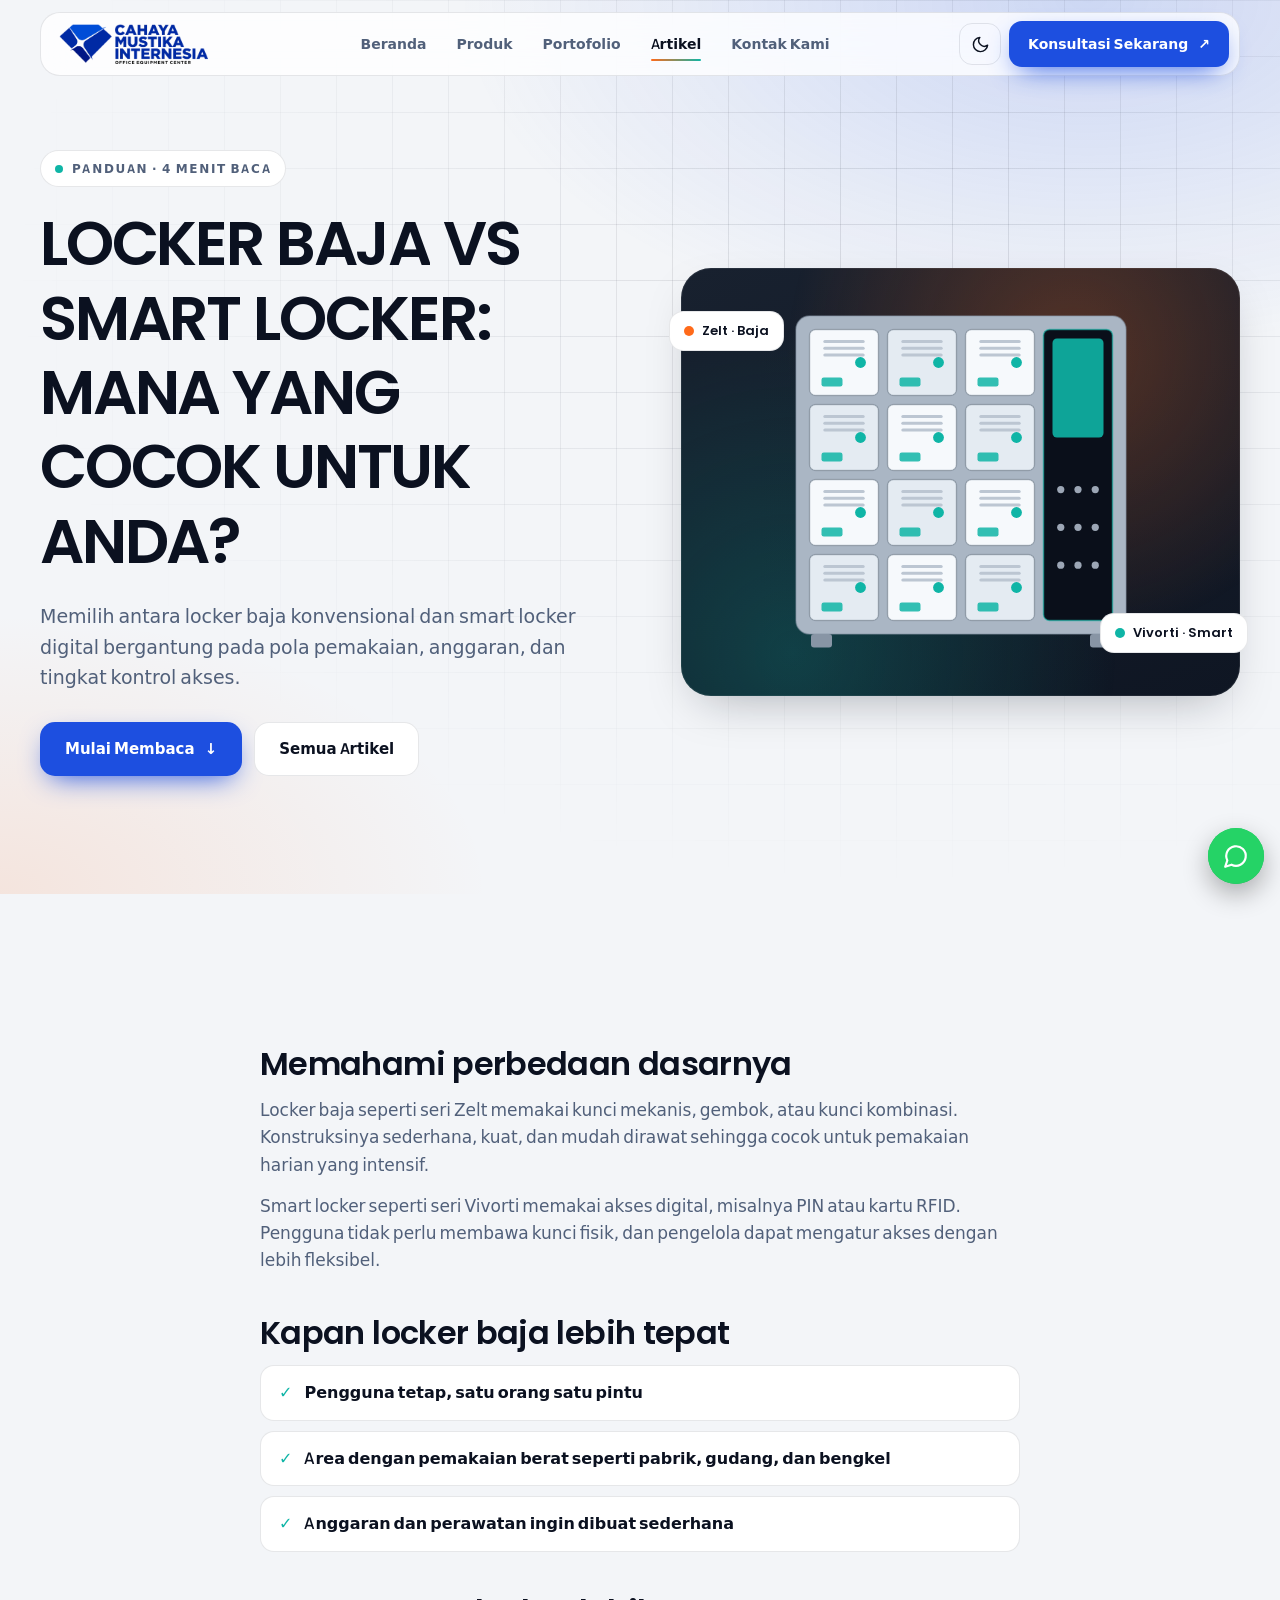
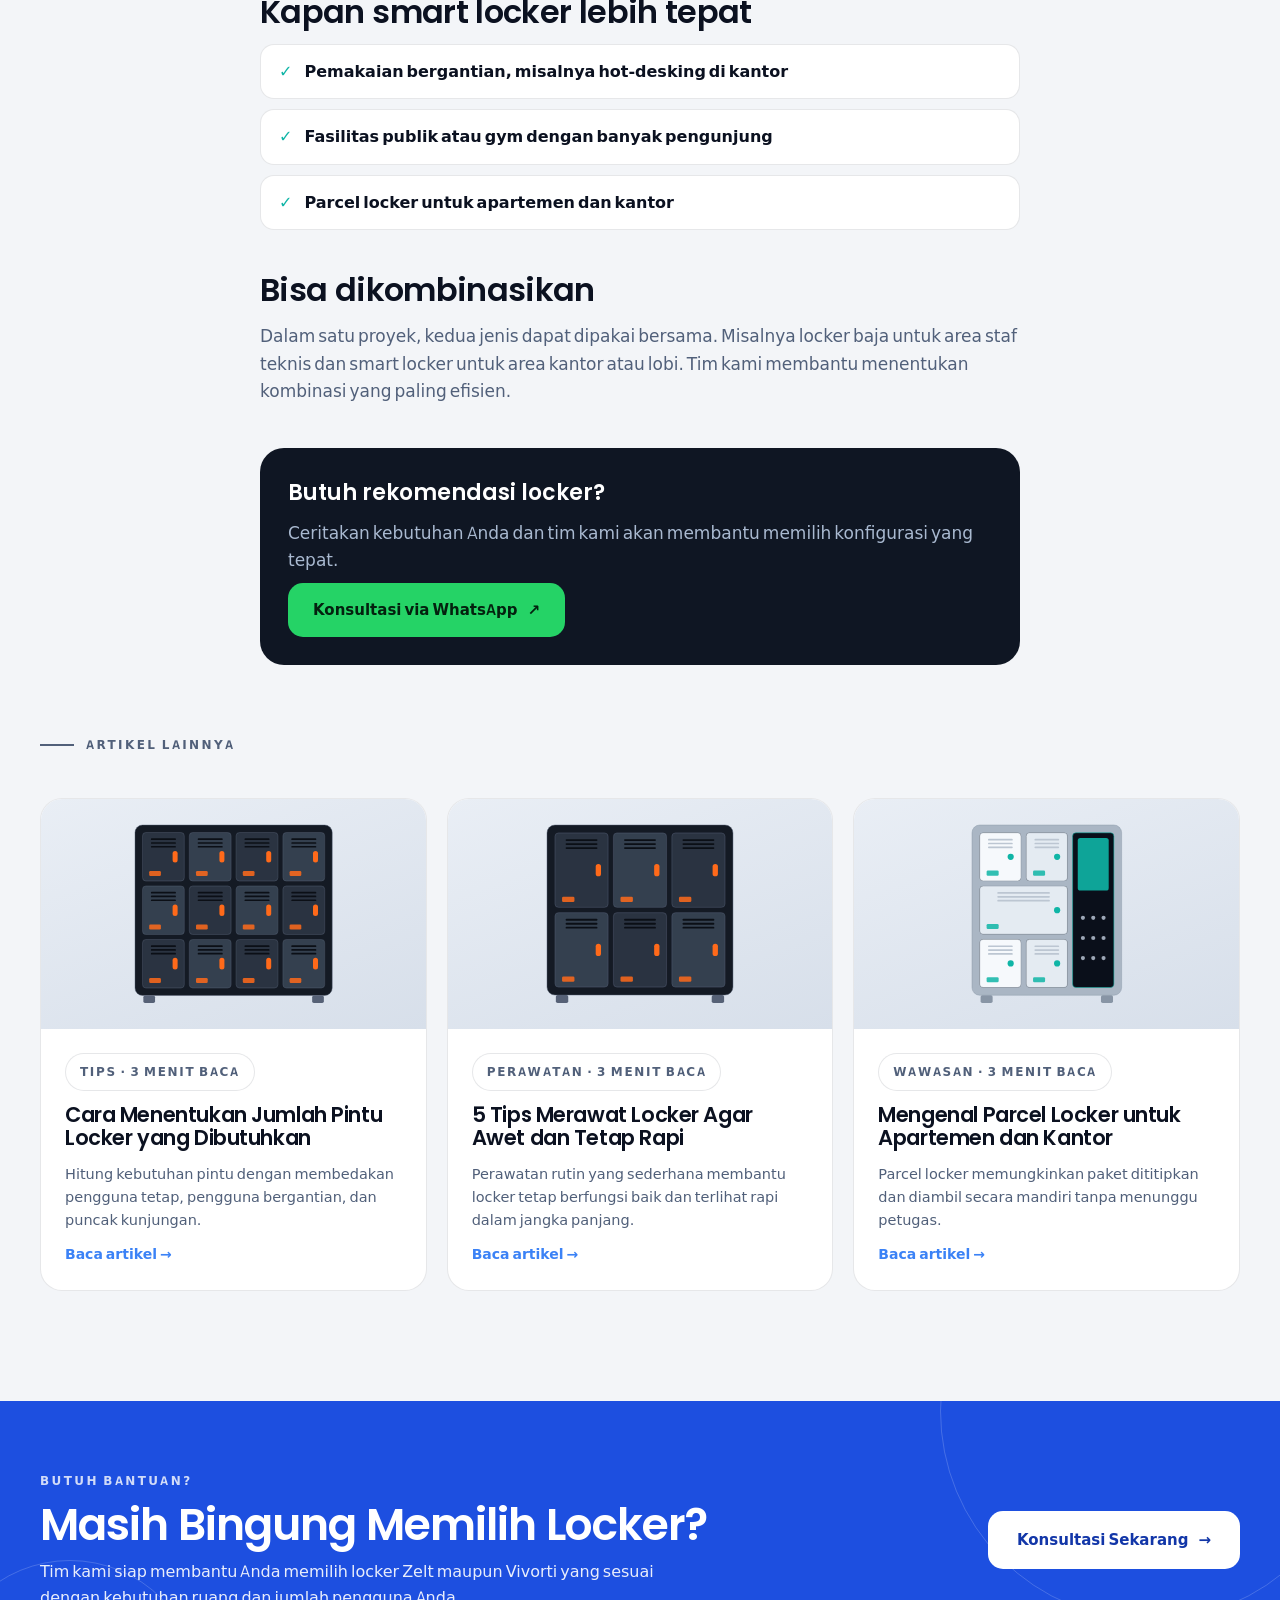
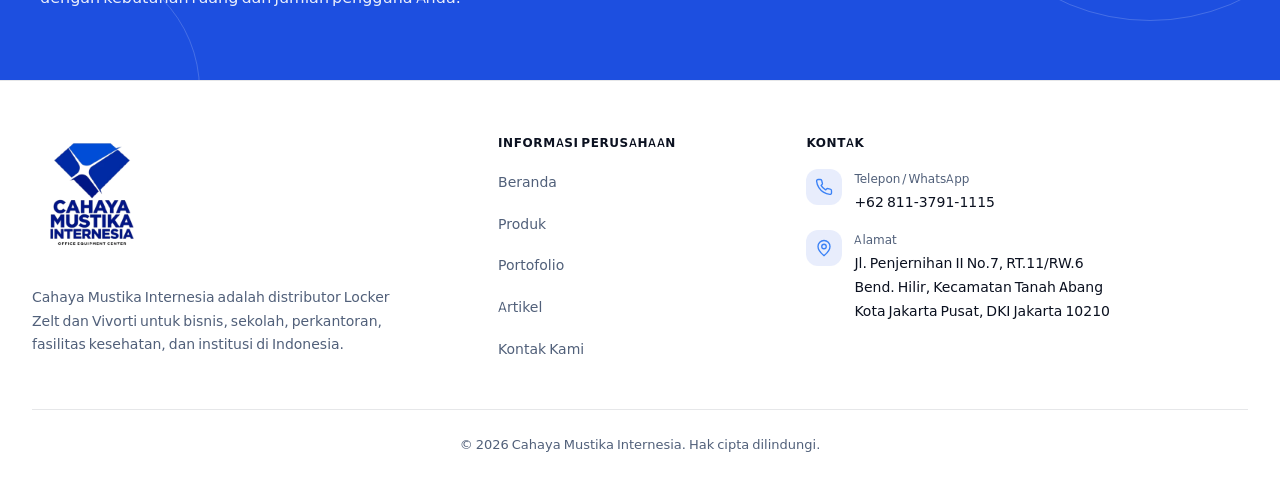
==== pages/artikel-locker-baja-vs-smart-locker.html @ ae7a49f5 "Upload website Cahaya Mustika Locker" ====
<!doctype html>
<html lang="id" data-theme="light">
<head>
<meta charset="utf-8">
<meta name="viewport" content="width=device-width,initial-scale=1">
<title>Locker Baja vs Smart Locker: Mana yang Cocok untuk Anda? | Cahaya Mustika Internesia</title>
<meta name="description" content="Memilih antara locker baja konvensional dan smart locker digital bergantung pada pola pemakaian, anggaran, dan tingkat kontrol akses.">
<meta property="og:title" content="Locker Baja vs Smart Locker: Mana yang Cocok untuk Anda? | Cahaya Mustika Internesia"><meta property="og:description" content="Memilih antara locker baja konvensional dan smart locker digital bergantung pada pola pemakaian, anggaran, dan tingkat kontrol akses."><meta property="og:image" content="../assets/images/logo-footer.webp">
<link rel="icon" href="../assets/images/icon.webp" type="image/webp">
<script>(function(){var d=document.documentElement;d.classList.add("js");try{var t=localStorage.getItem("theme");if(t==="dark")d.dataset.theme="dark"}catch(e){}})()</script>
<link rel="stylesheet" href="../assets/css/locker.css">
<script defer src="../assets/js/locker.js"></script>
</head>
<body>
<div class="prog" aria-hidden="true"></div>
<div class="cover" aria-hidden="true"><div class="cover-in"><img class="theme-logo-light" src="../assets/images/logo-footer.webp" width="320" height="320" alt=""><img class="theme-logo-dark" src="../assets/images/logo-footer-dark.webp" width="320" height="320" alt=""><span class="cover-bar"><i></i></span><small>Locker</small></div></div>
<a class="skip" href="#main">Lompat ke konten</a>
<header class="hdr" id="hdr">
 <div class="hdr-in">
  <a class="logo" href="../index.html" aria-label="Cahaya Mustika Internesia"><img class="l-light" src="../assets/images/logo-cahaya-mustika.webp" width="800" height="215" alt="Cahaya Mustika Internesia"><img class="l-dark" src="../assets/images/putih-logo.webp" width="800" height="215" alt="Cahaya Mustika Internesia"></a>
  <nav class="nav" aria-label="Navigasi utama"><a href="../index.html">Beranda</a><a href="../pages/produk.html">Produk</a><a href="../pages/portofolio.html">Portofolio</a><a href="../pages/artikel.html" aria-current=page>Artikel</a><a href="../pages/kontak.html">Kontak Kami</a></nav>
  <div class="hdr-act">
   <button class="theme" id="theme" type="button" aria-label="Ganti tema"><svg class="moon" viewBox="0 0 24 24" fill="none" stroke="currentColor" stroke-width="1.8" stroke-linecap="round" stroke-linejoin="round"><path d="M21 12.8A9 9 0 1111.2 3a7 7 0 009.8 9.8z"/></svg><svg class="sun" viewBox="0 0 24 24" fill="none" stroke="currentColor" stroke-width="1.8" stroke-linecap="round" stroke-linejoin="round"><circle cx="12" cy="12" r="4"/><path d="M12 2v2M12 20v2M4.9 4.9l1.4 1.4M17.7 17.7l1.4 1.4M2 12h2M20 12h2M4.9 19.1l1.4-1.4M17.7 6.3l1.4-1.4"/></svg></button>
   <a class="btn btn-primary btn-sm" href="https://wa.me/6281137911115?text=Halo%20Cahaya%20Mustika%20Internesia%2C%20saya%20ingin%20konsultasi%20mengenai%20locker." target="_blank" rel="noopener noreferrer">Konsultasi Sekarang <span class="arr">↗</span></a>
   <button class="burger" id="burger" type="button" aria-label="Menu" aria-expanded="false" aria-controls="mnav"><span></span><span></span></button>
  </div>
 </div>
 <nav class="mnav" id="mnav" aria-label="Navigasi seluler"><a href="../index.html">Beranda</a><a href="../pages/produk.html">Produk</a><a href="../pages/portofolio.html">Portofolio</a><a href="../pages/artikel.html" aria-current=page>Artikel</a><a href="../pages/kontak.html">Kontak Kami</a></nav>
</header>
<main id="main">
<section class="hero hero-in"><div class="wrap hero-grid"><div>
<span class="chip rv"><span class="dot"></span>Panduan · 4 menit baca</span><h1><span class="w"><span style="--w:0">Locker</span></span> <span class="w"><span style="--w:1">Baja</span></span> <span class="w"><span style="--w:2">vs</span></span> <span class="w"><span style="--w:3">Smart</span></span> <span class="w"><span style="--w:4">Locker:</span></span> <span class="w"><span style="--w:5">Mana</span></span> <span class="w"><span style="--w:6">yang</span></span> <span class="w"><span style="--w:7">Cocok</span></span> <span class="w"><span style="--w:8">untuk</span></span> <span class="w"><span style="--w:9">Anda?</span></span></h1><p class="lead rv" style="--d:.5s">Memilih antara locker baja konvensional dan smart locker digital bergantung pada pola pemakaian, anggaran, dan tingkat kontrol akses.</p><div class="hero-cta rv" style="--d:.6s"><a class="btn btn-primary" href="#isi">Mulai Membaca <span class="arr">↓</span></a><a class="btn btn-line" href="artikel.html">Semua Artikel</a></div></div>
<div class="hero-art rv z" style="--d:.3s"><span class="wall-tag t1"><i style="background:var(--zelt)"></i>Zelt · Baja</span><span class="wall-tag t2"><i style="background:var(--viv)"></i>Vivorti · Smart</span><div class="art loop"><svg viewBox="0 0 220 221" xmlns="http://www.w3.org/2000/svg" role="img" aria-label="Ilustrasi locker viv"><rect x="0" y="0" width="220" height="212" rx="9" fill="#aab6c4" stroke="#8895a5" stroke-opacity=".5"/><rect x="10" y="212" width="14" height="9" rx="2" fill="#8895a5"/><rect x="196" y="212" width="14" height="9" rx="2" fill="#8895a5"/><rect x="9" y="9" width="46" height="44" rx="4" fill="#06090f"/><rect x="13" y="28.8" width="38" height="2" fill="#1c2638"/><rect x="61" y="9" width="46" height="44" rx="4" fill="#06090f"/><rect x="65" y="28.8" width="38" height="2" fill="#1c2638"/><rect x="113" y="9" width="46" height="44" rx="4" fill="#06090f"/><rect x="117" y="28.8" width="38" height="2" fill="#1c2638"/><rect x="9" y="59" width="46" height="44" rx="4" fill="#06090f"/><rect x="13" y="78.8" width="38" height="2" fill="#1c2638"/><rect x="61" y="59" width="46" height="44" rx="4" fill="#06090f"/><rect x="65" y="78.8" width="38" height="2" fill="#1c2638"/><rect x="113" y="59" width="46" height="44" rx="4" fill="#06090f"/><rect x="117" y="78.8" width="38" height="2" fill="#1c2638"/><rect x="9" y="109" width="46" height="44" rx="4" fill="#06090f"/><rect x="13" y="128.8" width="38" height="2" fill="#1c2638"/><rect x="61" y="109" width="46" height="44" rx="4" fill="#06090f"/><rect x="65" y="128.8" width="38" height="2" fill="#1c2638"/><rect x="113" y="109" width="46" height="44" rx="4" fill="#06090f"/><rect x="117" y="128.8" width="38" height="2" fill="#1c2638"/><rect x="9" y="159" width="46" height="44" rx="4" fill="#06090f"/><rect x="13" y="178.8" width="38" height="2" fill="#1c2638"/><rect x="61" y="159" width="46" height="44" rx="4" fill="#06090f"/><rect x="65" y="178.8" width="38" height="2" fill="#1c2638"/><rect x="113" y="159" width="46" height="44" rx="4" fill="#06090f"/><rect x="117" y="178.8" width="38" height="2" fill="#1c2638"/><g class="dr" style="transition-delay:0.00s"><rect x="9" y="9" width="46" height="44" rx="4" fill="#f6f9fc" stroke="#8895a5" stroke-opacity=".55"/><rect x="18.2" y="16.0" width="27.6" height="2" rx="1" fill="#bcc6d2"/><rect x="18.2" y="20.5" width="27.6" height="2" rx="1" fill="#bcc6d2"/><rect x="18.2" y="25.0" width="27.6" height="2" rx="1" fill="#bcc6d2"/><circle cx="43.0" cy="31.0" r="3.6" fill="#0fb5a6"/><rect x="17.0" y="41.0" width="14" height="6" rx="1.5" fill="#0fb5a6" opacity=".85"/></g><g class="dr" style="transition-delay:0.05s"><rect x="61" y="9" width="46" height="44" rx="4" fill="#e4ebf2" stroke="#8895a5" stroke-opacity=".55"/><rect x="70.2" y="16.0" width="27.6" height="2" rx="1" fill="#bcc6d2"/><rect x="70.2" y="20.5" width="27.6" height="2" rx="1" fill="#bcc6d2"/><rect x="70.2" y="25.0" width="27.6" height="2" rx="1" fill="#bcc6d2"/><circle cx="95.0" cy="31.0" r="3.6" fill="#0fb5a6"/><rect x="69.0" y="41.0" width="14" height="6" rx="1.5" fill="#0fb5a6" opacity=".85"/></g><g class="dr" style="transition-delay:0.10s"><rect x="113" y="9" width="46" height="44" rx="4" fill="#f6f9fc" stroke="#8895a5" stroke-opacity=".55"/><rect x="122.2" y="16.0" width="27.6" height="2" rx="1" fill="#bcc6d2"/><rect x="122.2" y="20.5" width="27.6" height="2" rx="1" fill="#bcc6d2"/><rect x="122.2" y="25.0" width="27.6" height="2" rx="1" fill="#bcc6d2"/><circle cx="147.0" cy="31.0" r="3.6" fill="#0fb5a6"/><rect x="121.0" y="41.0" width="14" height="6" rx="1.5" fill="#0fb5a6" opacity=".85"/></g><g class="dr" style="transition-delay:0.15s"><rect x="9" y="59" width="46" height="44" rx="4" fill="#e4ebf2" stroke="#8895a5" stroke-opacity=".55"/><rect x="18.2" y="66.0" width="27.6" height="2" rx="1" fill="#bcc6d2"/><rect x="18.2" y="70.5" width="27.6" height="2" rx="1" fill="#bcc6d2"/><rect x="18.2" y="75.0" width="27.6" height="2" rx="1" fill="#bcc6d2"/><circle cx="43.0" cy="81.0" r="3.6" fill="#0fb5a6"/><rect x="17.0" y="91.0" width="14" height="6" rx="1.5" fill="#0fb5a6" opacity=".85"/></g><g class="dr" style="transition-delay:0.20s"><rect x="61" y="59" width="46" height="44" rx="4" fill="#f6f9fc" stroke="#8895a5" stroke-opacity=".55"/><rect x="70.2" y="66.0" width="27.6" height="2" rx="1" fill="#bcc6d2"/><rect x="70.2" y="70.5" width="27.6" height="2" rx="1" fill="#bcc6d2"/><rect x="70.2" y="75.0" width="27.6" height="2" rx="1" fill="#bcc6d2"/><circle cx="95.0" cy="81.0" r="3.6" fill="#0fb5a6"/><rect x="69.0" y="91.0" width="14" height="6" rx="1.5" fill="#0fb5a6" opacity=".85"/></g><g class="dr" style="transition-delay:0.00s"><rect x="113" y="59" width="46" height="44" rx="4" fill="#e4ebf2" stroke="#8895a5" stroke-opacity=".55"/><rect x="122.2" y="66.0" width="27.6" height="2" rx="1" fill="#bcc6d2"/><rect x="122.2" y="70.5" width="27.6" height="2" rx="1" fill="#bcc6d2"/><rect x="122.2" y="75.0" width="27.6" height="2" rx="1" fill="#bcc6d2"/><circle cx="147.0" cy="81.0" r="3.6" fill="#0fb5a6"/><rect x="121.0" y="91.0" width="14" height="6" rx="1.5" fill="#0fb5a6" opacity=".85"/></g><g class="dr" style="transition-delay:0.05s"><rect x="9" y="109" width="46" height="44" rx="4" fill="#f6f9fc" stroke="#8895a5" stroke-opacity=".55"/><rect x="18.2" y="116.0" width="27.6" height="2" rx="1" fill="#bcc6d2"/><rect x="18.2" y="120.5" width="27.6" height="2" rx="1" fill="#bcc6d2"/><rect x="18.2" y="125.0" width="27.6" height="2" rx="1" fill="#bcc6d2"/><circle cx="43.0" cy="131.0" r="3.6" fill="#0fb5a6"/><rect x="17.0" y="141.0" width="14" height="6" rx="1.5" fill="#0fb5a6" opacity=".85"/></g><g class="dr" style="transition-delay:0.10s"><rect x="61" y="109" width="46" height="44" rx="4" fill="#e4ebf2" stroke="#8895a5" stroke-opacity=".55"/><rect x="70.2" y="116.0" width="27.6" height="2" rx="1" fill="#bcc6d2"/><rect x="70.2" y="120.5" width="27.6" height="2" rx="1" fill="#bcc6d2"/><rect x="70.2" y="125.0" width="27.6" height="2" rx="1" fill="#bcc6d2"/><circle cx="95.0" cy="131.0" r="3.6" fill="#0fb5a6"/><rect x="69.0" y="141.0" width="14" height="6" rx="1.5" fill="#0fb5a6" opacity=".85"/></g><g class="dr" style="transition-delay:0.15s"><rect x="113" y="109" width="46" height="44" rx="4" fill="#f6f9fc" stroke="#8895a5" stroke-opacity=".55"/><rect x="122.2" y="116.0" width="27.6" height="2" rx="1" fill="#bcc6d2"/><rect x="122.2" y="120.5" width="27.6" height="2" rx="1" fill="#bcc6d2"/><rect x="122.2" y="125.0" width="27.6" height="2" rx="1" fill="#bcc6d2"/><circle cx="147.0" cy="131.0" r="3.6" fill="#0fb5a6"/><rect x="121.0" y="141.0" width="14" height="6" rx="1.5" fill="#0fb5a6" opacity=".85"/></g><g class="dr" style="transition-delay:0.20s"><rect x="9" y="159" width="46" height="44" rx="4" fill="#e4ebf2" stroke="#8895a5" stroke-opacity=".55"/><rect x="18.2" y="166.0" width="27.6" height="2" rx="1" fill="#bcc6d2"/><rect x="18.2" y="170.5" width="27.6" height="2" rx="1" fill="#bcc6d2"/><rect x="18.2" y="175.0" width="27.6" height="2" rx="1" fill="#bcc6d2"/><circle cx="43.0" cy="181.0" r="3.6" fill="#0fb5a6"/><rect x="17.0" y="191.0" width="14" height="6" rx="1.5" fill="#0fb5a6" opacity=".85"/></g><g class="dr" style="transition-delay:0.00s"><rect x="61" y="159" width="46" height="44" rx="4" fill="#f6f9fc" stroke="#8895a5" stroke-opacity=".55"/><rect x="70.2" y="166.0" width="27.6" height="2" rx="1" fill="#bcc6d2"/><rect x="70.2" y="170.5" width="27.6" height="2" rx="1" fill="#bcc6d2"/><rect x="70.2" y="175.0" width="27.6" height="2" rx="1" fill="#bcc6d2"/><circle cx="95.0" cy="181.0" r="3.6" fill="#0fb5a6"/><rect x="69.0" y="191.0" width="14" height="6" rx="1.5" fill="#0fb5a6" opacity=".85"/></g><g class="dr" style="transition-delay:0.05s"><rect x="113" y="159" width="46" height="44" rx="4" fill="#e4ebf2" stroke="#8895a5" stroke-opacity=".55"/><rect x="122.2" y="166.0" width="27.6" height="2" rx="1" fill="#bcc6d2"/><rect x="122.2" y="170.5" width="27.6" height="2" rx="1" fill="#bcc6d2"/><rect x="122.2" y="175.0" width="27.6" height="2" rx="1" fill="#bcc6d2"/><circle cx="147.0" cy="181.0" r="3.6" fill="#0fb5a6"/><rect x="121.0" y="191.0" width="14" height="6" rx="1.5" fill="#0fb5a6" opacity=".85"/></g><rect x="165" y="9" width="46" height="194" rx="4" fill="#0a0f1a" stroke="#0fb5a6" stroke-opacity=".6"/><rect x="171" y="15" width="34" height="66.0" rx="3" fill="#0fb5a6" opacity=".9"/><circle cx="176.5" cy="115.7" r="2.4" fill="#cdd9ea" opacity=".75"/><circle cx="188.0" cy="115.7" r="2.4" fill="#cdd9ea" opacity=".75"/><circle cx="199.5" cy="115.7" r="2.4" fill="#cdd9ea" opacity=".75"/><circle cx="176.5" cy="140.9" r="2.4" fill="#cdd9ea" opacity=".75"/><circle cx="188.0" cy="140.9" r="2.4" fill="#cdd9ea" opacity=".75"/><circle cx="199.5" cy="140.9" r="2.4" fill="#cdd9ea" opacity=".75"/><circle cx="176.5" cy="166.1" r="2.4" fill="#cdd9ea" opacity=".75"/><circle cx="188.0" cy="166.1" r="2.4" fill="#cdd9ea" opacity=".75"/><circle cx="199.5" cy="166.1" r="2.4" fill="#cdd9ea" opacity=".75"/></svg></div></div></div></section><section class="sec" id="isi"><div class="wrap"><article class="prose rv"><h2>Memahami perbedaan dasarnya</h2><p>Locker baja seperti seri Zelt memakai kunci mekanis, gembok, atau kunci kombinasi. Konstruksinya sederhana, kuat, dan mudah dirawat sehingga cocok untuk pemakaian harian yang intensif.</p><p>Smart locker seperti seri Vivorti memakai akses digital, misalnya PIN atau kartu RFID. Pengguna tidak perlu membawa kunci fisik, dan pengelola dapat mengatur akses dengan lebih fleksibel.</p><h2>Kapan locker baja lebih tepat</h2><ul><li>Pengguna tetap, satu orang satu pintu</li><li>Area dengan pemakaian berat seperti pabrik, gudang, dan bengkel</li><li>Anggaran dan perawatan ingin dibuat sederhana</li></ul><h2>Kapan smart locker lebih tepat</h2><ul><li>Pemakaian bergantian, misalnya hot-desking di kantor</li><li>Fasilitas publik atau gym dengan banyak pengunjung</li><li>Parcel locker untuk apartemen dan kantor</li></ul><h2>Bisa dikombinasikan</h2><p>Dalam satu proyek, kedua jenis dapat dipakai bersama. Misalnya locker baja untuk area staf teknis dan smart locker untuk area kantor atau lobi. Tim kami membantu menentukan kombinasi yang paling efisien.</p><div class="prose-cta"><b>Butuh rekomendasi locker?</b><p>Ceritakan kebutuhan Anda dan tim kami akan membantu memilih konfigurasi yang tepat.</p><a class="btn btn-wa" href="https://wa.me/6281137911115?text=Halo%20Cahaya%20Mustika%20Internesia%2C%20saya%20baru%20membaca%20artikel%20Locker%20Baja%20vs%20Smart%20Locker%3A%20Mana%20yang%20Cocok%20untuk%20Anda%3F%20dan%20ingin%20konsultasi." target="_blank" rel="noopener noreferrer">Konsultasi via WhatsApp <span class="arr">↗</span></a></div></article>
<div class="sec-h" style="margin-top:70px"><div><p class="eyebrow rv">Artikel Lainnya</p></div></div><div class="agrid3"><a class="acard rv" href="artikel-menentukan-jumlah-pintu-locker.html"><div class="acard-art"><div class="art"><svg viewBox="0 0 236 213" xmlns="http://www.w3.org/2000/svg" role="img" aria-label="Ilustrasi locker zelt"><rect x="0" y="0" width="236" height="204" rx="9" fill="#141a24" stroke="#566176" stroke-opacity=".5"/><rect x="10" y="204" width="14" height="9" rx="2" fill="#566176"/><rect x="212" y="204" width="14" height="9" rx="2" fill="#566176"/><rect x="9" y="9" width="50" height="58" rx="4" fill="#06090f"/><rect x="13" y="35.1" width="42" height="2" fill="#1c2638"/><rect x="65" y="9" width="50" height="58" rx="4" fill="#06090f"/><rect x="69" y="35.1" width="42" height="2" fill="#1c2638"/><rect x="121" y="9" width="50" height="58" rx="4" fill="#06090f"/><rect x="125" y="35.1" width="42" height="2" fill="#1c2638"/><rect x="177" y="9" width="50" height="58" rx="4" fill="#06090f"/><rect x="181" y="35.1" width="42" height="2" fill="#1c2638"/><rect x="9" y="73" width="50" height="58" rx="4" fill="#06090f"/><rect x="13" y="99.1" width="42" height="2" fill="#1c2638"/><rect x="65" y="73" width="50" height="58" rx="4" fill="#06090f"/><rect x="69" y="99.1" width="42" height="2" fill="#1c2638"/><rect x="121" y="73" width="50" height="58" rx="4" fill="#06090f"/><rect x="125" y="99.1" width="42" height="2" fill="#1c2638"/><rect x="177" y="73" width="50" height="58" rx="4" fill="#06090f"/><rect x="181" y="99.1" width="42" height="2" fill="#1c2638"/><rect x="9" y="137" width="50" height="58" rx="4" fill="#06090f"/><rect x="13" y="163.1" width="42" height="2" fill="#1c2638"/><rect x="65" y="137" width="50" height="58" rx="4" fill="#06090f"/><rect x="69" y="163.1" width="42" height="2" fill="#1c2638"/><rect x="121" y="137" width="50" height="58" rx="4" fill="#06090f"/><rect x="125" y="163.1" width="42" height="2" fill="#1c2638"/><rect x="177" y="137" width="50" height="58" rx="4" fill="#06090f"/><rect x="181" y="163.1" width="42" height="2" fill="#1c2638"/><g class="dr" style="transition-delay:0.00s"><rect x="9" y="9" width="50" height="58" rx="4" fill="#2a3341" stroke="#566176" stroke-opacity=".55"/><rect x="19.0" y="16.0" width="30.0" height="2" rx="1" fill="#0b0f16"/><rect x="19.0" y="20.5" width="30.0" height="2" rx="1" fill="#0b0f16"/><rect x="19.0" y="25.0" width="30.0" height="2" rx="1" fill="#0b0f16"/><rect x="45.0" y="31.0" width="6" height="14" rx="3" fill="#ff6a1a"/><rect x="17.0" y="55.0" width="14" height="6" rx="1.5" fill="#ff6a1a" opacity=".85"/></g><g class="dr" style="transition-delay:0.05s"><rect x="65" y="9" width="50" height="58" rx="4" fill="#34404f" stroke="#566176" stroke-opacity=".55"/><rect x="75.0" y="16.0" width="30.0" height="2" rx="1" fill="#0b0f16"/><rect x="75.0" y="20.5" width="30.0" height="2" rx="1" fill="#0b0f16"/><rect x="75.0" y="25.0" width="30.0" height="2" rx="1" fill="#0b0f16"/><rect x="101.0" y="31.0" width="6" height="14" rx="3" fill="#ff6a1a"/><rect x="73.0" y="55.0" width="14" height="6" rx="1.5" fill="#ff6a1a" opacity=".85"/></g><g class="dr" style="transition-delay:0.10s"><rect x="121" y="9" width="50" height="58" rx="4" fill="#2a3341" stroke="#566176" stroke-opacity=".55"/><rect x="131.0" y="16.0" width="30.0" height="2" rx="1" fill="#0b0f16"/><rect x="131.0" y="20.5" width="30.0" height="2" rx="1" fill="#0b0f16"/><rect x="131.0" y="25.0" width="30.0" height="2" rx="1" fill="#0b0f16"/><rect x="157.0" y="31.0" width="6" height="14" rx="3" fill="#ff6a1a"/><rect x="129.0" y="55.0" width="14" height="6" rx="1.5" fill="#ff6a1a" opacity=".85"/></g><g class="dr" style="transition-delay:0.15s"><rect x="177" y="9" width="50" height="58" rx="4" fill="#34404f" stroke="#566176" stroke-opacity=".55"/><rect x="187.0" y="16.0" width="30.0" height="2" rx="1" fill="#0b0f16"/><rect x="187.0" y="20.5" width="30.0" height="2" rx="1" fill="#0b0f16"/><rect x="187.0" y="25.0" width="30.0" height="2" rx="1" fill="#0b0f16"/><rect x="213.0" y="31.0" width="6" height="14" rx="3" fill="#ff6a1a"/><rect x="185.0" y="55.0" width="14" height="6" rx="1.5" fill="#ff6a1a" opacity=".85"/></g><g class="dr" style="transition-delay:0.20s"><rect x="9" y="73" width="50" height="58" rx="4" fill="#34404f" stroke="#566176" stroke-opacity=".55"/><rect x="19.0" y="80.0" width="30.0" height="2" rx="1" fill="#0b0f16"/><rect x="19.0" y="84.5" width="30.0" height="2" rx="1" fill="#0b0f16"/><rect x="19.0" y="89.0" width="30.0" height="2" rx="1" fill="#0b0f16"/><rect x="45.0" y="95.0" width="6" height="14" rx="3" fill="#ff6a1a"/><rect x="17.0" y="119.0" width="14" height="6" rx="1.5" fill="#ff6a1a" opacity=".85"/></g><g class="dr" style="transition-delay:0.00s"><rect x="65" y="73" width="50" height="58" rx="4" fill="#2a3341" stroke="#566176" stroke-opacity=".55"/><rect x="75.0" y="80.0" width="30.0" height="2" rx="1" fill="#0b0f16"/><rect x="75.0" y="84.5" width="30.0" height="2" rx="1" fill="#0b0f16"/><rect x="75.0" y="89.0" width="30.0" height="2" rx="1" fill="#0b0f16"/><rect x="101.0" y="95.0" width="6" height="14" rx="3" fill="#ff6a1a"/><rect x="73.0" y="119.0" width="14" height="6" rx="1.5" fill="#ff6a1a" opacity=".85"/></g><g class="dr" style="transition-delay:0.05s"><rect x="121" y="73" width="50" height="58" rx="4" fill="#34404f" stroke="#566176" stroke-opacity=".55"/><rect x="131.0" y="80.0" width="30.0" height="2" rx="1" fill="#0b0f16"/><rect x="131.0" y="84.5" width="30.0" height="2" rx="1" fill="#0b0f16"/><rect x="131.0" y="89.0" width="30.0" height="2" rx="1" fill="#0b0f16"/><rect x="157.0" y="95.0" width="6" height="14" rx="3" fill="#ff6a1a"/><rect x="129.0" y="119.0" width="14" height="6" rx="1.5" fill="#ff6a1a" opacity=".85"/></g><g class="dr" style="transition-delay:0.10s"><rect x="177" y="73" width="50" height="58" rx="4" fill="#2a3341" stroke="#566176" stroke-opacity=".55"/><rect x="187.0" y="80.0" width="30.0" height="2" rx="1" fill="#0b0f16"/><rect x="187.0" y="84.5" width="30.0" height="2" rx="1" fill="#0b0f16"/><rect x="187.0" y="89.0" width="30.0" height="2" rx="1" fill="#0b0f16"/><rect x="213.0" y="95.0" width="6" height="14" rx="3" fill="#ff6a1a"/><rect x="185.0" y="119.0" width="14" height="6" rx="1.5" fill="#ff6a1a" opacity=".85"/></g><g class="dr" style="transition-delay:0.15s"><rect x="9" y="137" width="50" height="58" rx="4" fill="#2a3341" stroke="#566176" stroke-opacity=".55"/><rect x="19.0" y="144.0" width="30.0" height="2" rx="1" fill="#0b0f16"/><rect x="19.0" y="148.5" width="30.0" height="2" rx="1" fill="#0b0f16"/><rect x="19.0" y="153.0" width="30.0" height="2" rx="1" fill="#0b0f16"/><rect x="45.0" y="159.0" width="6" height="14" rx="3" fill="#ff6a1a"/><rect x="17.0" y="183.0" width="14" height="6" rx="1.5" fill="#ff6a1a" opacity=".85"/></g><g class="dr" style="transition-delay:0.20s"><rect x="65" y="137" width="50" height="58" rx="4" fill="#34404f" stroke="#566176" stroke-opacity=".55"/><rect x="75.0" y="144.0" width="30.0" height="2" rx="1" fill="#0b0f16"/><rect x="75.0" y="148.5" width="30.0" height="2" rx="1" fill="#0b0f16"/><rect x="75.0" y="153.0" width="30.0" height="2" rx="1" fill="#0b0f16"/><rect x="101.0" y="159.0" width="6" height="14" rx="3" fill="#ff6a1a"/><rect x="73.0" y="183.0" width="14" height="6" rx="1.5" fill="#ff6a1a" opacity=".85"/></g><g class="dr" style="transition-delay:0.00s"><rect x="121" y="137" width="50" height="58" rx="4" fill="#2a3341" stroke="#566176" stroke-opacity=".55"/><rect x="131.0" y="144.0" width="30.0" height="2" rx="1" fill="#0b0f16"/><rect x="131.0" y="148.5" width="30.0" height="2" rx="1" fill="#0b0f16"/><rect x="131.0" y="153.0" width="30.0" height="2" rx="1" fill="#0b0f16"/><rect x="157.0" y="159.0" width="6" height="14" rx="3" fill="#ff6a1a"/><rect x="129.0" y="183.0" width="14" height="6" rx="1.5" fill="#ff6a1a" opacity=".85"/></g><g class="dr" style="transition-delay:0.05s"><rect x="177" y="137" width="50" height="58" rx="4" fill="#34404f" stroke="#566176" stroke-opacity=".55"/><rect x="187.0" y="144.0" width="30.0" height="2" rx="1" fill="#0b0f16"/><rect x="187.0" y="148.5" width="30.0" height="2" rx="1" fill="#0b0f16"/><rect x="187.0" y="153.0" width="30.0" height="2" rx="1" fill="#0b0f16"/><rect x="213.0" y="159.0" width="6" height="14" rx="3" fill="#ff6a1a"/><rect x="185.0" y="183.0" width="14" height="6" rx="1.5" fill="#ff6a1a" opacity=".85"/></g></svg></div></div><div class="acard-body"><span class="chip">Tips · 3 menit baca</span><h3>Cara Menentukan Jumlah Pintu Locker yang Dibutuhkan</h3><p>Hitung kebutuhan pintu dengan membedakan pengguna tetap, pengguna bergantian, dan puncak kunjungan.</p><span class="more">Baca artikel <span class="arr">→</span></span></div></a><a class="acard rv" href="artikel-tips-merawat-locker.html"><div class="acard-art"><div class="art"><svg viewBox="0 0 210 201" xmlns="http://www.w3.org/2000/svg" role="img" aria-label="Ilustrasi locker zelt"><rect x="0" y="0" width="210" height="192" rx="9" fill="#141a24" stroke="#566176" stroke-opacity=".5"/><rect x="10" y="192" width="14" height="9" rx="2" fill="#566176"/><rect x="186" y="192" width="14" height="9" rx="2" fill="#566176"/><rect x="9" y="9" width="60" height="84" rx="4" fill="#06090f"/><rect x="13" y="46.800000000000004" width="52" height="2" fill="#1c2638"/><rect x="75" y="9" width="60" height="84" rx="4" fill="#06090f"/><rect x="79" y="46.800000000000004" width="52" height="2" fill="#1c2638"/><rect x="141" y="9" width="60" height="84" rx="4" fill="#06090f"/><rect x="145" y="46.800000000000004" width="52" height="2" fill="#1c2638"/><rect x="9" y="99" width="60" height="84" rx="4" fill="#06090f"/><rect x="13" y="136.8" width="52" height="2" fill="#1c2638"/><rect x="75" y="99" width="60" height="84" rx="4" fill="#06090f"/><rect x="79" y="136.8" width="52" height="2" fill="#1c2638"/><rect x="141" y="99" width="60" height="84" rx="4" fill="#06090f"/><rect x="145" y="136.8" width="52" height="2" fill="#1c2638"/><g class="dr" style="transition-delay:0.00s"><rect x="9" y="9" width="60" height="84" rx="4" fill="#2a3341" stroke="#566176" stroke-opacity=".55"/><rect x="21.0" y="16.0" width="36.0" height="2" rx="1" fill="#0b0f16"/><rect x="21.0" y="20.5" width="36.0" height="2" rx="1" fill="#0b0f16"/><rect x="21.0" y="25.0" width="36.0" height="2" rx="1" fill="#0b0f16"/><rect x="55.0" y="44.0" width="6" height="14" rx="3" fill="#ff6a1a"/><rect x="17.0" y="81.0" width="14" height="6" rx="1.5" fill="#ff6a1a" opacity=".85"/></g><g class="dr" style="transition-delay:0.05s"><rect x="75" y="9" width="60" height="84" rx="4" fill="#34404f" stroke="#566176" stroke-opacity=".55"/><rect x="87.0" y="16.0" width="36.0" height="2" rx="1" fill="#0b0f16"/><rect x="87.0" y="20.5" width="36.0" height="2" rx="1" fill="#0b0f16"/><rect x="87.0" y="25.0" width="36.0" height="2" rx="1" fill="#0b0f16"/><rect x="121.0" y="44.0" width="6" height="14" rx="3" fill="#ff6a1a"/><rect x="83.0" y="81.0" width="14" height="6" rx="1.5" fill="#ff6a1a" opacity=".85"/></g><g class="dr" style="transition-delay:0.10s"><rect x="141" y="9" width="60" height="84" rx="4" fill="#2a3341" stroke="#566176" stroke-opacity=".55"/><rect x="153.0" y="16.0" width="36.0" height="2" rx="1" fill="#0b0f16"/><rect x="153.0" y="20.5" width="36.0" height="2" rx="1" fill="#0b0f16"/><rect x="153.0" y="25.0" width="36.0" height="2" rx="1" fill="#0b0f16"/><rect x="187.0" y="44.0" width="6" height="14" rx="3" fill="#ff6a1a"/><rect x="149.0" y="81.0" width="14" height="6" rx="1.5" fill="#ff6a1a" opacity=".85"/></g><g class="dr" style="transition-delay:0.15s"><rect x="9" y="99" width="60" height="84" rx="4" fill="#34404f" stroke="#566176" stroke-opacity=".55"/><rect x="21.0" y="106.0" width="36.0" height="2" rx="1" fill="#0b0f16"/><rect x="21.0" y="110.5" width="36.0" height="2" rx="1" fill="#0b0f16"/><rect x="21.0" y="115.0" width="36.0" height="2" rx="1" fill="#0b0f16"/><rect x="55.0" y="134.0" width="6" height="14" rx="3" fill="#ff6a1a"/><rect x="17.0" y="171.0" width="14" height="6" rx="1.5" fill="#ff6a1a" opacity=".85"/></g><g class="dr" style="transition-delay:0.20s"><rect x="75" y="99" width="60" height="84" rx="4" fill="#2a3341" stroke="#566176" stroke-opacity=".55"/><rect x="87.0" y="106.0" width="36.0" height="2" rx="1" fill="#0b0f16"/><rect x="87.0" y="110.5" width="36.0" height="2" rx="1" fill="#0b0f16"/><rect x="87.0" y="115.0" width="36.0" height="2" rx="1" fill="#0b0f16"/><rect x="121.0" y="134.0" width="6" height="14" rx="3" fill="#ff6a1a"/><rect x="83.0" y="171.0" width="14" height="6" rx="1.5" fill="#ff6a1a" opacity=".85"/></g><g class="dr" style="transition-delay:0.00s"><rect x="141" y="99" width="60" height="84" rx="4" fill="#34404f" stroke="#566176" stroke-opacity=".55"/><rect x="153.0" y="106.0" width="36.0" height="2" rx="1" fill="#0b0f16"/><rect x="153.0" y="110.5" width="36.0" height="2" rx="1" fill="#0b0f16"/><rect x="153.0" y="115.0" width="36.0" height="2" rx="1" fill="#0b0f16"/><rect x="187.0" y="134.0" width="6" height="14" rx="3" fill="#ff6a1a"/><rect x="149.0" y="171.0" width="14" height="6" rx="1.5" fill="#ff6a1a" opacity=".85"/></g></svg></div></div><div class="acard-body"><span class="chip">Perawatan · 3 menit baca</span><h3>5 Tips Merawat Locker Agar Awet dan Tetap Rapi</h3><p>Perawatan rutin yang sederhana membantu locker tetap berfungsi baik dan terlihat rapi dalam jangka panjang.</p><span class="more">Baca artikel <span class="arr">→</span></span></div></a><a class="acard rv" href="artikel-parcel-locker-apartemen-kantor.html"><div class="acard-art"><div class="art"><svg viewBox="0 0 174 207" xmlns="http://www.w3.org/2000/svg" role="img" aria-label="Ilustrasi locker viv"><rect x="0" y="0" width="174" height="198" rx="9" fill="#aab6c4" stroke="#8895a5" stroke-opacity=".5"/><rect x="10" y="198" width="14" height="9" rx="2" fill="#8895a5"/><rect x="150" y="198" width="14" height="9" rx="2" fill="#8895a5"/><rect x="9" y="9" width="48" height="56" rx="4" fill="#06090f"/><rect x="13" y="34.2" width="40" height="2" fill="#1c2638"/><rect x="63" y="9" width="48" height="56" rx="4" fill="#06090f"/><rect x="67" y="34.2" width="40" height="2" fill="#1c2638"/><rect x="9" y="71" width="102" height="56" rx="4" fill="#06090f"/><rect x="13" y="96.2" width="94" height="2" fill="#1c2638"/><rect x="9" y="133" width="48" height="56" rx="4" fill="#06090f"/><rect x="13" y="158.2" width="40" height="2" fill="#1c2638"/><rect x="63" y="133" width="48" height="56" rx="4" fill="#06090f"/><rect x="67" y="158.2" width="40" height="2" fill="#1c2638"/><g class="dr" style="transition-delay:0.00s"><rect x="9" y="9" width="48" height="56" rx="4" fill="#f6f9fc" stroke="#8895a5" stroke-opacity=".55"/><rect x="18.6" y="16.0" width="28.8" height="2" rx="1" fill="#bcc6d2"/><rect x="18.6" y="20.5" width="28.8" height="2" rx="1" fill="#bcc6d2"/><rect x="18.6" y="25.0" width="28.8" height="2" rx="1" fill="#bcc6d2"/><circle cx="45.0" cy="37.0" r="3.6" fill="#0fb5a6"/><rect x="17.0" y="53.0" width="14" height="6" rx="1.5" fill="#0fb5a6" opacity=".85"/></g><g class="dr" style="transition-delay:0.05s"><rect x="63" y="9" width="48" height="56" rx="4" fill="#e4ebf2" stroke="#8895a5" stroke-opacity=".55"/><rect x="72.6" y="16.0" width="28.8" height="2" rx="1" fill="#bcc6d2"/><rect x="72.6" y="20.5" width="28.8" height="2" rx="1" fill="#bcc6d2"/><rect x="72.6" y="25.0" width="28.8" height="2" rx="1" fill="#bcc6d2"/><circle cx="99.0" cy="37.0" r="3.6" fill="#0fb5a6"/><rect x="71.0" y="53.0" width="14" height="6" rx="1.5" fill="#0fb5a6" opacity=".85"/></g><g class="dr" style="transition-delay:0.10s"><rect x="9" y="71" width="102" height="56" rx="4" fill="#e4ebf2" stroke="#8895a5" stroke-opacity=".55"/><rect x="29.4" y="78.0" width="61.2" height="2" rx="1" fill="#bcc6d2"/><rect x="29.4" y="82.5" width="61.2" height="2" rx="1" fill="#bcc6d2"/><rect x="29.4" y="87.0" width="61.2" height="2" rx="1" fill="#bcc6d2"/><circle cx="99.0" cy="99.0" r="3.6" fill="#0fb5a6"/><rect x="17.0" y="115.0" width="14" height="6" rx="1.5" fill="#0fb5a6" opacity=".85"/></g><g class="dr" style="transition-delay:0.15s"><rect x="9" y="133" width="48" height="56" rx="4" fill="#f6f9fc" stroke="#8895a5" stroke-opacity=".55"/><rect x="18.6" y="140.0" width="28.8" height="2" rx="1" fill="#bcc6d2"/><rect x="18.6" y="144.5" width="28.8" height="2" rx="1" fill="#bcc6d2"/><rect x="18.6" y="149.0" width="28.8" height="2" rx="1" fill="#bcc6d2"/><circle cx="45.0" cy="161.0" r="3.6" fill="#0fb5a6"/><rect x="17.0" y="177.0" width="14" height="6" rx="1.5" fill="#0fb5a6" opacity=".85"/></g><g class="dr" style="transition-delay:0.20s"><rect x="63" y="133" width="48" height="56" rx="4" fill="#e4ebf2" stroke="#8895a5" stroke-opacity=".55"/><rect x="72.6" y="140.0" width="28.8" height="2" rx="1" fill="#bcc6d2"/><rect x="72.6" y="144.5" width="28.8" height="2" rx="1" fill="#bcc6d2"/><rect x="72.6" y="149.0" width="28.8" height="2" rx="1" fill="#bcc6d2"/><circle cx="99.0" cy="161.0" r="3.6" fill="#0fb5a6"/><rect x="71.0" y="177.0" width="14" height="6" rx="1.5" fill="#0fb5a6" opacity=".85"/></g><rect x="117" y="9" width="48" height="180" rx="4" fill="#0a0f1a" stroke="#0fb5a6" stroke-opacity=".6"/><rect x="123" y="15" width="36" height="61.2" rx="3" fill="#0fb5a6" opacity=".9"/><circle cx="129.0" cy="108.0" r="2.4" fill="#cdd9ea" opacity=".75"/><circle cx="141.0" cy="108.0" r="2.4" fill="#cdd9ea" opacity=".75"/><circle cx="153.0" cy="108.0" r="2.4" fill="#cdd9ea" opacity=".75"/><circle cx="129.0" cy="131.4" r="2.4" fill="#cdd9ea" opacity=".75"/><circle cx="141.0" cy="131.4" r="2.4" fill="#cdd9ea" opacity=".75"/><circle cx="153.0" cy="131.4" r="2.4" fill="#cdd9ea" opacity=".75"/><circle cx="129.0" cy="154.8" r="2.4" fill="#cdd9ea" opacity=".75"/><circle cx="141.0" cy="154.8" r="2.4" fill="#cdd9ea" opacity=".75"/><circle cx="153.0" cy="154.8" r="2.4" fill="#cdd9ea" opacity=".75"/></svg></div></div><div class="acard-body"><span class="chip">Wawasan · 3 menit baca</span><h3>Mengenal Parcel Locker untuk Apartemen dan Kantor</h3><p>Parcel locker memungkinkan paket dititipkan dan diambil secara mandiri tanpa menunggu petugas.</p><span class="more">Baca artikel <span class="arr">→</span></span></div></a></div></div></section></main>
<section class="cta" aria-label="Konsultasi Locker"><div class="wrap cta-in"><div><p class="lab">BUTUH BANTUAN?</p><h2>Masih Bingung Memilih Locker?</h2><p>Tim kami siap membantu Anda memilih locker Zelt maupun Vivorti yang sesuai dengan kebutuhan ruang dan jumlah pengguna Anda.</p></div><a class="btn" href="https://wa.me/6281137911115?text=Halo%20Cahaya%20Mustika%20Internesia%2C%20saya%20ingin%20berkonsultasi%20mengenai%20locker%20Zelt%20dan%20Vivorti%20untuk%20proyek%20saya." target="_blank" rel="noopener noreferrer">Konsultasi Sekarang <span class="arr">→</span></a></div></section>
<footer class="ft">
 <div class="ft-grid">
  <div class="c2">
   <a class="ft-logo" href="../index.html" aria-label="Cahaya Mustika Internesia"><img class="theme-logo-light" src="../assets/images/logo-footer.webp" width="320" height="320" loading="lazy" alt="Cahaya Mustika Internesia - Office Equipment Center"><img class="theme-logo-dark" src="../assets/images/logo-footer-dark.webp" width="320" height="320" loading="lazy" alt="" aria-hidden="true"></a>
   <p class="d">Cahaya Mustika Internesia adalah distributor Locker Zelt dan Vivorti untuk bisnis, sekolah, perkantoran, fasilitas kesehatan, dan institusi di Indonesia.</p>
  </div>
  <nav aria-label="Footer Navigation"><p class="ft-t">Informasi perusahaan</p><ul><li><a href="../index.html">Beranda</a></li><li><a href="../pages/produk.html">Produk</a></li><li><a href="../pages/portofolio.html">Portofolio</a></li><li><a href="../pages/artikel.html">Artikel</a></li><li><a href="../pages/kontak.html">Kontak Kami</a></li></ul></nav>
  <div class="c2"><p class="ft-t">Kontak</p><ul>
   <li><a class="ci" href="https://wa.me/6281137911115?text=Halo%20Cahaya%20Mustika%20Internesia%2C%20saya%20ingin%20konsultasi%20mengenai%20locker." target="_blank" rel="noopener noreferrer"><span class="ico"><svg width="18" height="18" viewBox="0 0 24 24" fill="none" stroke="currentColor" stroke-width="1.8" stroke-linecap="round" stroke-linejoin="round"><path d="M22 16.92v3a2 2 0 0 1-2.18 2 19.79 19.79 0 0 1-8.63-3.07 19.5 19.5 0 0 1-6-6 19.79 19.79 0 0 1-3.07-8.67A2 2 0 0 1 4.11 2h3a2 2 0 0 1 2 1.72 12.84 12.84 0 0 0 .7 2.81 2 2 0 0 1-.45 2.11L8.09 9.91a16 16 0 0 0 6 6l1.27-1.27a2 2 0 0 1 2.11-.45 12.84 12.84 0 0 0 2.81.7A2 2 0 0 1 22 16.92z"/></svg></span><span><small>Telepon / WhatsApp</small><b>+62 811-3791-1115</b></span></a></li>
   <li><a class="ci" href="https://www.google.com/maps/search/?api=1&amp;query=PT%20Cahaya%20Mustika%20Internesia%2C%20Jl.%20Penjernihan%20II%2C%20Jakarta%20Pusat" target="_blank" rel="noopener noreferrer"><span class="ico"><svg width="18" height="18" viewBox="0 0 24 24" fill="none" stroke="currentColor" stroke-width="1.8" stroke-linecap="round" stroke-linejoin="round"><path d="M20 10c0 4.993-5.539 10.193-7.399 11.799a1 1 0 0 1-1.202 0C9.539 20.193 4 14.993 4 10a8 8 0 0 1 16 0"/><circle cx="12" cy="10" r="3"/></svg></span><span><small>Alamat</small><b><span>Jl. Penjernihan II No.7, RT.11/RW.6</span><span>Bend. Hilir, Kecamatan Tanah Abang</span><span>Kota Jakarta Pusat, DKI Jakarta 10210</span></b></span></a></li>
  </ul></div>
 </div>
 <div class="ft-copy">© 2026 Cahaya Mustika Internesia. Hak cipta dilindungi.</div>
</footer>
<a class="wa" href="https://wa.me/6281137911115?text=Halo%20Cahaya%20Mustika%20Internesia%2C%20saya%20ingin%20konsultasi%20mengenai%20locker." target="_blank" rel="noopener noreferrer" aria-label="Chat dengan Sales via WhatsApp"><span class="tip">Chat dengan Sales</span><span class="b"><svg width="26" height="26" viewBox="0 0 24 24" fill="none" stroke="currentColor" stroke-width="2" stroke-linecap="round" stroke-linejoin="round"><path d="M7.9 20A9 9 0 1 0 4 16.1L2 22Z"/></svg></span></a>
<dialog id="pm" aria-label="Detail produk"><div class="m" style="position:relative"><button class="m-x" type="button" aria-label="Tutup">×</button>
 <div class="m-art"><div class="art" id="pm-art"></div></div>
 <div class="m-body"><span class="badge" id="pm-badge"></span><h3 id="pm-name"></h3><small id="pm-tag" style="color:var(--muted);font-weight:700"></small><p id="pm-desc"></p><ul id="pm-list"></ul>
 <a class="btn btn-wa" id="pm-wa" href="#" target="_blank" rel="noopener noreferrer">Minta Penawaran <span class="arr">↗</span></a>
 <p class="m-note">Model, ukuran, warna, dan opsi kunci dikonfirmasi oleh tim sales sesuai ketersediaan dan kebutuhan proyek Anda.</p></div></div></dialog>
</body>
</html>
---- assets/css/locker.css ----
/* Cahaya Mustika Internesia — Locker (Zelt & Vivorti) */
@font-face{font-family:Manrope;font-style:normal;font-weight:200 800;font-display:swap;src:url(../fonts/manrope-200-800-latin.woff2) format("woff2")}
@font-face{font-family:Poppins;font-weight:400;font-display:swap;src:url(../fonts/poppins-400-latin.woff2) format("woff2")}
@font-face{font-family:Poppins;font-weight:500;font-display:swap;src:url(../fonts/poppins-500-latin.woff2) format("woff2")}
@font-face{font-family:Poppins;font-weight:600;font-display:swap;src:url(../fonts/poppins-600-latin.woff2) format("woff2")}

:root{
  --page:#f3f5f8;--surface:#fff;--fg:#0b1120;--muted:#51607a;--line:#0f172a1a;
  --brand:#1d4fe0;--brand2:#3b82f6;--nav:#ffffffcc;
  --zelt:#ff6a1a;--viv:#0fb5a6;
  --steel:#0f1623;--steel2:#18212f;--art:linear-gradient(160deg,#e9eef5,#d7dfea);
  --shadow:0 18px 50px -20px rgba(11,17,32,.35);
  --r:22px;--ease:cubic-bezier(.2,.8,.2,1);
}
:root[data-theme=dark]{
  --page:#080d18;--surface:#101a30;--fg:#f8fafc;--muted:#9aa8bf;--line:#94a3b829;
  --brand:#3b76ff;--brand2:#6ab0ff;--nav:#0b1120cc;--steel:#050914;--steel2:#0c1424;
  --art:linear-gradient(160deg,#16213a,#0d1527);--shadow:0 18px 50px -20px rgba(0,0,0,.7);
}
*,*::before,*::after{box-sizing:border-box}
html{scroll-behavior:smooth;-webkit-text-size-adjust:100%}
body{margin:0;background:var(--page);color:var(--fg);font:400 16px/1.6 Manrope,system-ui,sans-serif;overflow-x:hidden;transition:background .4s,color .4s}
img,svg{max-width:100%;display:block}
a{color:inherit;text-decoration:none}
h1,h2,h3,h4{font-family:Poppins,Manrope,sans-serif;font-weight:600;line-height:1.12;margin:0;letter-spacing:-.02em}
p{margin:0}
button{font:inherit;color:inherit;cursor:pointer}
.sr-only{position:absolute;width:1px;height:1px;overflow:hidden;clip:rect(0 0 0 0)}
.skip{position:fixed;left:16px;top:-60px;z-index:100;background:var(--brand);color:#fff;padding:8px 16px;border-radius:99px;transition:top .2s}
.skip:focus{top:12px}
.wrap{width:min(1200px,100% - 40px);margin-inline:auto}
:focus-visible{outline:2px solid var(--brand2);outline-offset:3px;border-radius:6px}

/* theme logos */
.l-dark,.theme-logo-dark{display:none}
:root[data-theme=dark] .l-light,:root[data-theme=dark] .theme-logo-light{display:none}
:root[data-theme=dark] .l-dark,:root[data-theme=dark] .theme-logo-dark{display:block}

/* ---------- page cover (loader) ---------- */
.cover{position:fixed;inset:0;z-index:200;background:var(--page);display:grid;place-items:center;animation:coverOut .5s 2.4s forwards;transition:opacity .5s,visibility .5s}
.cover.gone{opacity:0;visibility:hidden}
.cover-in{display:grid;justify-items:center;gap:18px}
.cover img{width:112px;height:auto;animation:coverLogo 1.2s var(--ease) infinite alternate}
.cover-bar{width:150px;height:4px;border-radius:9px;background:var(--line);overflow:hidden}
.cover-bar i{display:block;height:100%;width:40%;border-radius:9px;background:linear-gradient(90deg,var(--zelt),var(--brand),var(--viv));animation:bar 1s ease-in-out infinite}
.cover small{letter-spacing:.3em;font-size:11px;text-transform:uppercase;color:var(--muted);font-weight:700}
@keyframes bar{from{transform:translateX(-120%)}to{transform:translateX(320%)}}
@keyframes coverLogo{from{transform:translateY(4px) scale(.97)}to{transform:translateY(-4px) scale(1.03)}}
@keyframes coverOut{to{opacity:0;visibility:hidden}}

/* ---------- header (floating island) ---------- */
.hdr{position:fixed;z-index:60;top:12px;left:0;right:0;pointer-events:none;transition:top .3s}
.hdr-in{pointer-events:auto;width:min(1200px,100% - 24px);margin-inline:auto;display:flex;align-items:center;justify-content:space-between;gap:14px;padding:8px 10px 8px 18px;border:1px solid var(--line);border-radius:20px;background:var(--nav);backdrop-filter:blur(18px) saturate(1.4);-webkit-backdrop-filter:blur(18px) saturate(1.4);transition:box-shadow .3s,padding .3s}
.hdr.stuck{top:8px}.hdr.stuck .hdr-in{box-shadow:var(--shadow)}
.logo{position:relative;display:block;width:172px;height:40px;flex:none}
.logo img{position:absolute;inset:0;width:100%;height:100%;object-fit:contain;object-position:left}
.nav{display:none;gap:2px;position:relative}
.nav a,.mnav a{font-size:14px;font-weight:600;color:var(--muted);padding:9px 14px;border-radius:12px;position:relative;transition:color .2s,background .2s}
.nav a:hover{color:var(--fg);background:var(--line)}
.nav a[aria-current=page]{color:var(--fg)}
.nav a[aria-current=page]::after{content:"";position:absolute;left:14px;right:14px;bottom:3px;height:2px;border-radius:2px;background:linear-gradient(90deg,var(--zelt),var(--viv));animation:grow .6s var(--ease)}
@keyframes grow{from{transform:scaleX(0)}}
.hdr-act{display:flex;align-items:center;gap:8px}
.theme,.burger{width:42px;height:42px;border-radius:13px;border:1px solid var(--line);background:transparent;display:grid;place-items:center;transition:background .2s,transform .3s var(--ease)}
.theme:hover,.burger:hover{background:var(--line)}
.theme:active{transform:rotate(40deg) scale(.9)}
.theme svg{width:19px;height:19px;transition:transform .5s var(--ease)}
.theme .sun{display:none}
:root[data-theme=dark] .theme .sun{display:block}:root[data-theme=dark] .theme .moon{display:none}
.burger{position:relative}
.burger span{position:absolute;left:12px;right:12px;height:2px;border-radius:2px;background:var(--fg);transition:transform .35s var(--ease),top .35s var(--ease)}
.burger span:first-child{top:16px}.burger span:last-child{top:24px}
.burger[aria-expanded=true] span:first-child{top:20px;transform:rotate(45deg)}
.burger[aria-expanded=true] span:last-child{top:20px;transform:rotate(-45deg)}
.mnav{pointer-events:auto;width:min(1200px,100% - 24px);margin:8px auto 0;border:1px solid var(--line);border-radius:20px;background:var(--surface);padding:10px;display:grid;gap:2px;max-height:0;opacity:0;overflow:hidden;visibility:hidden;transition:max-height .45s var(--ease),opacity .3s,visibility .3s,padding .3s;padding-block:0}
.mnav.open{max-height:420px;opacity:1;visibility:visible;padding-block:10px;box-shadow:var(--shadow)}
.mnav a{padding:13px 16px;font-size:16px}
.mnav a[aria-current=page]{color:var(--brand);background:var(--line)}
@media(min-width:960px){.nav{display:flex}.burger,.mnav{display:none}.hdr-act .btn{display:inline-flex}}
.hdr-act .btn{display:none}
@media(min-width:960px){.hdr-act .btn{display:inline-flex}}

/* ---------- buttons ---------- */
.btn{display:inline-flex;align-items:center;gap:10px;justify-content:center;font-weight:700;font-size:15px;padding:14px 24px;border-radius:15px;border:1px solid transparent;position:relative;overflow:hidden;isolation:isolate;transition:transform .3s var(--ease),box-shadow .3s,background .3s,color .3s}
.btn-sm{padding:11px 18px;font-size:14px;border-radius:13px}
.btn-primary{background:var(--brand);color:#fff;box-shadow:0 10px 28px -10px var(--brand)}
.btn-primary::before{content:"";position:absolute;inset:0;z-index:-1;background:linear-gradient(110deg,transparent 30%,rgba(255,255,255,.35) 50%,transparent 70%);transform:translateX(-120%);transition:transform .7s var(--ease)}
.btn-primary:hover{transform:translateY(-3px);box-shadow:0 16px 34px -10px var(--brand)}
.btn-primary:hover::before{transform:translateX(120%)}
.btn-line{border-color:var(--line);background:var(--surface);color:var(--fg)}
.btn-line:hover{transform:translateY(-3px);border-color:var(--brand2);box-shadow:var(--shadow)}
.btn .arr{display:inline-block;transition:transform .3s var(--ease)}
.btn:hover .arr{transform:translate(4px,-3px)}
.btn:active{transform:scale(.97)}

/* ---------- reveal ---------- */
.js .rv{opacity:0;transform:translateY(32px);transition:opacity .8s var(--ease),transform .8s var(--ease);transition-delay:var(--d,0s)}
.js .rv.l{transform:translateX(-40px)}.js .rv.r{transform:translateX(40px)}.js .rv.z{transform:scale(.92)}
.js .rv.in{opacity:1;transform:none}

/* ---------- hero ---------- */
.hero{position:relative;padding:130px 0 70px;overflow:hidden;background:
  radial-gradient(900px 500px at 85% 0%,color-mix(in srgb,var(--brand) 18%,transparent),transparent 70%),
  radial-gradient(700px 400px at 0% 100%,color-mix(in srgb,var(--zelt) 12%,transparent),transparent 70%)}
.hero::before{content:"";position:absolute;inset:0;background-image:linear-gradient(var(--line) 1px,transparent 1px),linear-gradient(90deg,var(--line) 1px,transparent 1px);background-size:56px 56px;mask-image:radial-gradient(ellipse at 70% 30%,#000 10%,transparent 70%);-webkit-mask-image:radial-gradient(ellipse at 70% 30%,#000 10%,transparent 70%);animation:gridMove 24s linear infinite}
@keyframes gridMove{to{background-position:56px 56px}}
.hero-grid{position:relative;display:grid;gap:46px;align-items:center}
@media(min-width:960px){.hero-grid{grid-template-columns:1.02fr .98fr;gap:60px}.hero{padding:150px 0 90px}}
.chip{display:inline-flex;align-items:center;gap:9px;font-size:12px;font-weight:800;letter-spacing:.14em;text-transform:uppercase;padding:8px 14px;border-radius:99px;border:1px solid var(--line);background:var(--surface);color:var(--muted)}
.chip .dot{width:8px;height:8px;border-radius:50%;background:var(--viv);box-shadow:0 0 0 0 var(--viv);animation:ping 1.8s infinite}
@keyframes ping{70%{box-shadow:0 0 0 10px transparent}100%{box-shadow:0 0 0 0 transparent}}
.hero h1{font-size:clamp(40px,6.4vw,76px);margin:22px 0 20px;text-transform:uppercase;letter-spacing:-.035em}
.hero h1 .w{display:inline-block;overflow:hidden;vertical-align:bottom;padding-bottom:.08em}
.hero h1 .w>span{display:inline-block;transform:translateY(110%);animation:rise .9s var(--ease) forwards;animation-delay:calc(.35s + var(--w)*.09s)}
@keyframes rise{to{transform:none}}
.grad{background:linear-gradient(95deg,var(--zelt),var(--brand) 55%,var(--viv));-webkit-background-clip:text;background-clip:text;color:transparent;background-size:200% 100%;animation:shift 6s linear infinite}
@keyframes shift{to{background-position:-200% 0}}
.lead{font-size:clamp(16px,2vw,19px);color:var(--muted);max-width:56ch}
.hero-cta{display:flex;flex-wrap:wrap;gap:12px;margin:30px 0 38px}
.stats{display:grid;grid-template-columns:repeat(3,1fr);gap:12px;max-width:520px}
.stat{padding:16px;border-radius:18px;background:var(--surface);border:1px solid var(--line);transition:transform .35s var(--ease),border-color .3s}
.stat:hover{transform:translateY(-5px);border-color:var(--brand2)}
.stat b{display:block;font:600 clamp(26px,3.4vw,36px)/1 Poppins;letter-spacing:-.03em}
.stat>span{font-size:12.5px;color:var(--muted);font-weight:600}

/* locker wall */
.wall-wrap{position:relative;perspective:1400px}
.wall{position:relative;padding:16px;border-radius:26px;background:linear-gradient(160deg,var(--steel2),var(--steel));box-shadow:var(--shadow),inset 0 0 0 1px rgba(255,255,255,.07);transform:rotateY(-7deg) rotateX(3deg);transition:transform .6s var(--ease);animation:floaty 7s ease-in-out infinite}
.wall:hover{transform:rotateY(0) rotateX(0)}
@keyframes floaty{50%{translate:0 -10px}}
.wall-grid{display:grid;grid-template-columns:repeat(4,1fr);gap:8px}
.door{position:relative;aspect-ratio:3/4.1;border:0;padding:0;background:#05080f;border-radius:9px;perspective:700px;overflow:visible}
.door-in{position:absolute;inset:0;border-radius:9px;display:grid;place-items:center;background:radial-gradient(circle at 50% 70%,#1b2740,#060a13);color:#cfe0ff;box-shadow:inset 0 0 14px #000}
.door-in svg{width:42%;height:auto;opacity:0;transform:scale(.5) translateY(10px);transition:.5s var(--ease) .15s;stroke:currentColor;fill:none;stroke-width:1.6;stroke-linecap:round;stroke-linejoin:round}
.door.open .door-in svg{opacity:1;transform:none}
.door-face{position:absolute;inset:0;border-radius:9px;background:linear-gradient(145deg,#394559,#232c3b);transform-origin:0 50%;transition:transform .9s var(--ease);box-shadow:inset 0 0 0 1px rgba(255,255,255,.1),0 4px 10px rgba(0,0,0,.35);display:block;backface-visibility:hidden}
.door.open .door-face{transform:rotateY(-112deg)}
.door:hover .door-face{filter:brightness(1.15)}
.door.z .door-face{background:linear-gradient(145deg,#ff8a45,#e2560c)}
.door.v .door-face{background:linear-gradient(145deg,#f7fafc,#d8e1ea)}
.door.b .door-face{background:linear-gradient(145deg,#2c63f2,#1236a8)}
.door-face .vent{position:absolute;left:18%;right:18%;top:9%;height:11%;background:repeating-linear-gradient(180deg,rgba(0,0,0,.45) 0 2px,transparent 2px 5px);border-radius:2px}
.door-face .handle{position:absolute;right:13%;top:48%;width:9%;height:17%;border-radius:4px;background:rgba(0,0,0,.55);box-shadow:0 0 0 1px rgba(255,255,255,.2)}
.door.v .door-face .handle{background:#0fb5a6}
.door-face .num{position:absolute;left:13%;bottom:9%;font:700 10px/1 Poppins;font-style:normal;letter-spacing:.08em;color:rgba(255,255,255,.7)}
.door.v .door-face .num{color:#4b5a6e}
.wall-tag{position:absolute;display:flex;align-items:center;gap:8px;padding:9px 14px;border-radius:14px;background:var(--surface);border:1px solid var(--line);box-shadow:var(--shadow);font:700 13px Poppins;z-index:2}
.wall-tag i{width:10px;height:10px;border-radius:50%}
.wall-tag.t1{left:-14px;top:12%;animation:floaty 5s ease-in-out infinite}.wall-tag.t1 i{background:var(--zelt)}
.wall-tag.t2{right:-10px;bottom:14%;animation:floaty 6s ease-in-out -2s infinite}.wall-tag.t2 i{background:var(--viv)}
@media(max-width:560px){.wall-tag.t1{left:-4px}.wall-tag.t2{right:-4px}.wall{transform:none}}

/* ---------- marquee ---------- */
.marq{background:var(--steel);color:#fff;overflow:hidden;border-block:1px solid rgba(255,255,255,.08);position:relative}
.marq::before{content:"";position:absolute;left:0;top:0;bottom:0;width:6px;background:repeating-linear-gradient(135deg,var(--zelt) 0 8px,#0f1623 8px 16px);z-index:2}
.marq-track{display:flex;width:max-content;animation:marq 32s linear infinite}
.marq:hover .marq-track{animation-play-state:paused}
.marq span{display:inline-flex;align-items:center;gap:26px;padding:18px 13px;font:600 clamp(18px,2.4vw,26px) Poppins;text-transform:uppercase;letter-spacing:.04em;white-space:nowrap}
.marq span::after{content:"";width:12px;height:12px;background:var(--zelt);transform:rotate(45deg)}
.marq span:nth-child(even)::after{background:var(--viv)}
.marq span.o{color:transparent;-webkit-text-stroke:1.2px rgba(255,255,255,.6)}
@keyframes marq{to{transform:translateX(-50%)}}

/* ---------- sections ---------- */
section{position:relative}
.sec{padding:clamp(64px,9vw,110px) 0}
.eyebrow{font-size:12px;font-weight:800;letter-spacing:.2em;text-transform:uppercase;color:var(--brand2);display:flex;align-items:center;gap:12px}
.eyebrow::before{content:"";width:34px;height:2px;background:currentColor;transform-origin:left;animation:grow 1s var(--ease) both}
.sec-h{display:flex;flex-wrap:wrap;justify-content:space-between;align-items:flex-end;gap:22px;margin-bottom:44px}
.sec-h h2{font-size:clamp(30px,4.6vw,52px);margin-top:14px;max-width:18ch}
.sec-h p{max-width:46ch;color:var(--muted)}

/* brand duel */
.duel{display:grid;gap:20px}
@media(min-width:900px){.duel{grid-template-columns:1fr 1fr}}
.bp{position:relative;border-radius:30px;padding:clamp(26px,4vw,46px);overflow:hidden;min-height:480px;display:flex;flex-direction:column;justify-content:space-between;gap:24px;isolation:isolate;transition:transform .5s var(--ease),box-shadow .5s}
.bp:hover{transform:translateY(-8px);box-shadow:0 30px 70px -28px rgba(0,0,0,.5)}
.bp.z{background:linear-gradient(150deg,#1a2231,#0b0f18);color:#fff}
.bp.v{background:linear-gradient(150deg,#effaf9,#d4efec);color:#06201d}
:root[data-theme=dark] .bp.v{background:linear-gradient(150deg,#0e2b2a,#071a1c);color:#e6fffb}
.bp::before{content:"";position:absolute;width:420px;height:420px;border-radius:50%;right:-120px;top:-140px;z-index:-1;filter:blur(8px);transition:transform .9s var(--ease)}
.bp.z::before{background:radial-gradient(circle,rgba(255,106,26,.5),transparent 65%)}
.bp.v::before{background:radial-gradient(circle,rgba(15,181,166,.45),transparent 65%)}
.bp:hover::before{transform:scale(1.35) translate(-30px,30px)}
.bp .tag{font:800 12px Poppins;letter-spacing:.22em;text-transform:uppercase;opacity:.75}
.bp h3{font-size:clamp(46px,7vw,84px);letter-spacing:-.04em;margin:8px 0 14px}
.bp.z h3{color:var(--zelt)}.bp.v h3{color:var(--viv)}
.bp p{max-width:38ch;opacity:.85}
.bp ul{list-style:none;margin:20px 0 0;padding:0;display:grid;gap:10px}
.bp li{display:flex;gap:10px;align-items:center;font-weight:600;font-size:15px}
.bp li::before{content:"";width:20px;height:20px;border-radius:50%;flex:none;background:currentColor;opacity:.9;-webkit-mask:url("data:image/svg+xml,%3Csvg xmlns='http://www.w3.org/2000/svg' viewBox='0 0 20 20'%3E%3Ccircle cx='10' cy='10' r='10' fill='%23fff' opacity='.0'/%3E%3Cpath d='M5 10.5l3.2 3.2L15 6.8' fill='none' stroke='%23000' stroke-width='2.4' stroke-linecap='round' stroke-linejoin='round'/%3E%3C/svg%3E") center/contain no-repeat;mask:url("data:image/svg+xml,%3Csvg xmlns='http://www.w3.org/2000/svg' viewBox='0 0 20 20'%3E%3Cpath d='M5 10.5l3.2 3.2L15 6.8' fill='none' stroke='%23000' stroke-width='2.4' stroke-linecap='round' stroke-linejoin='round'/%3E%3C/svg%3E") center/contain no-repeat}
.bp.z li::before{color:var(--zelt)}.bp.v li::before{color:var(--viv)}
.bp-art{position:absolute;right:clamp(14px,4vw,40px);bottom:70px;width:min(44%,240px);opacity:.96;transition:transform .6s var(--ease)}
.bp:hover .bp-art{transform:translateY(-10px) rotate(-2deg)}
.bp .btn{align-self:flex-start;margin-top:6px}
@media(min-width:561px){.bp>div:first-child{max-width:calc(100% - 230px)}}
.bp.z .btn{background:var(--zelt);color:#1a0d02}.bp.v .btn{background:var(--viv);color:#031b18}
@media(max-width:560px){.bp-art{display:none}.bp{min-height:0}}

/* art svg door animation */
.art svg{width:100%;height:auto;overflow:visible}
.art .dr{transform-box:fill-box;transform-origin:0 50%;transition:transform .7s var(--ease)}
.pcard:hover .art .dr,.bp:hover .art .dr,.art.play .dr{transform:scaleX(.2)}
.art .dr:nth-of-type(3n){transition-delay:.08s}.art .dr:nth-of-type(3n+1){transition-delay:.16s}.art .dr:nth-of-type(3n+2){transition-delay:.04s}

/* product cards */
.pgrid{display:grid;gap:20px;grid-template-columns:repeat(auto-fill,minmax(min(100%,300px),1fr))}
.pcard{background:var(--surface);border:1px solid var(--line);border-radius:var(--r);overflow:hidden;display:flex;flex-direction:column;transition:transform .45s var(--ease),box-shadow .45s,opacity .35s,border-color .3s;transform-style:preserve-3d}
.pcard:hover{box-shadow:var(--shadow);border-color:color-mix(in srgb,var(--brand2) 50%,var(--line))}
.pcard.off{opacity:0;transform:scale(.9);pointer-events:none}
.pcard[hidden]{display:none}
.pcard-art{position:relative;background:var(--art);padding:30px 34px 26px;display:grid;place-items:end center;height:272px;overflow:hidden}
.pcard-art::after{content:"";position:absolute;left:12%;right:12%;bottom:14px;height:12px;border-radius:50%;background:rgba(0,0,0,.25);filter:blur(7px)}
.pcard-art .art{height:190px;position:relative;z-index:1;transition:transform .5s var(--ease)}
.pcard-art .art svg{height:100%;width:auto}
.pcard:hover .pcard-art .art{transform:translateY(-6px) scale(1.03)}
.pcard-art .badge{position:absolute;left:14px;top:14px;z-index:2}
.badge{font:800 11px Poppins;letter-spacing:.14em;text-transform:uppercase;padding:6px 12px;border-radius:99px;color:#fff}
.badge.z{background:var(--zelt);color:#1a0d02}.badge.v{background:var(--viv);color:#031b18}
.pcard-body{padding:22px 22px 24px;display:flex;flex-direction:column;gap:10px;flex:1}
.pcard-body small{font-weight:700;color:var(--muted);letter-spacing:.06em;text-transform:uppercase;font-size:11.5px}
.pcard-body h3{font-size:22px}
.pcard-body p{color:var(--muted);font-size:14.5px;flex:1}
.pcard-act{display:flex;gap:8px;margin-top:8px;flex-wrap:wrap}
.pcard-act .btn{padding:11px 14px;font-size:13.5px;border-radius:12px;white-space:nowrap}.pcard-act .btn-wa{flex:1}
.btn-wa{background:#25D366;color:#04210f}
.btn-wa:hover{transform:translateY(-3px);box-shadow:0 12px 24px -10px #25D366}

/* carousel */
.car-nav{display:flex;gap:8px}
.car-nav button{width:48px;height:48px;border-radius:15px;border:1px solid var(--line);background:var(--surface);font-size:20px;transition:.3s var(--ease)}
.car-nav button:hover{background:var(--brand);color:#fff;transform:scale(1.08)}
.car{display:flex;gap:20px;overflow-x:auto;scroll-snap-type:x mandatory;padding:6px 20px 30px;margin-inline:calc((100vw - min(1200px,100vw - 40px))/-2);padding-inline:calc((100vw - min(1200px,100vw - 40px))/2);scroll-padding-inline:calc((100vw - min(1200px,100vw - 40px))/2);scrollbar-width:none}
.car::-webkit-scrollbar{display:none}
.car .pcard{flex:0 0 min(82vw,320px);scroll-snap-align:start}

/* filter */
.filters{display:flex;gap:8px;flex-wrap:wrap;margin-bottom:30px;padding:6px;border-radius:18px;background:var(--surface);border:1px solid var(--line);width:max-content;max-width:100%;position:relative}
.filters button{border:0;background:transparent;padding:11px 22px;border-radius:13px;font-weight:700;font-size:14px;color:var(--muted);position:relative;z-index:1;transition:color .3s}
.filters button.on{color:#fff}
.filters .pill{position:absolute;z-index:0;top:6px;bottom:6px;border-radius:13px;background:var(--brand);transition:left .45s var(--ease),width .45s var(--ease)}

/* features */
.feats{display:grid;gap:16px;grid-template-columns:repeat(auto-fit,minmax(min(100%,250px),1fr))}
.feat{padding:28px;border-radius:var(--r);background:var(--surface);border:1px solid var(--line);position:relative;overflow:hidden;transition:transform .4s var(--ease),border-color .3s}
.feat::after{content:"";position:absolute;left:0;bottom:0;height:3px;width:100%;background:linear-gradient(90deg,var(--zelt),var(--brand),var(--viv));transform:scaleX(0);transform-origin:left;transition:transform .6s var(--ease)}
.feat:hover{transform:translateY(-8px)}.feat:hover::after{transform:scaleX(1)}
.feat .ic{width:56px;height:56px;border-radius:16px;display:grid;place-items:center;background:color-mix(in srgb,var(--brand) 12%,transparent);color:var(--brand2);margin-bottom:20px;transition:transform .5s var(--ease)}
.feat:hover .ic{transform:rotate(-8deg) scale(1.1)}
.feat .ic svg{width:28px;height:28px;stroke:currentColor;fill:none;stroke-width:1.7;stroke-linecap:round;stroke-linejoin:round}
.feat h3{font-size:19px;margin-bottom:8px}.feat p{color:var(--muted);font-size:14.5px}
.feat .n{position:absolute;right:18px;top:12px;font:600 50px/1 Poppins;color:var(--line);transition:color .3s}
.feat:hover .n{color:color-mix(in srgb,var(--brand2) 35%,transparent)}

/* solusi tabs */
.tabs-sec{background:var(--steel);color:#fff;overflow:hidden}
.tabs-sec .eyebrow{color:#7fb0ff}.tabs-sec .sec-h p{color:#9fb0c9}
.tabs{display:flex;gap:8px;overflow-x:auto;scrollbar-width:none;margin-bottom:26px;padding-bottom:4px}
.tabs::-webkit-scrollbar{display:none}
.tabs button{flex:none;padding:12px 20px;border-radius:14px;background:rgba(255,255,255,.06);border:1px solid rgba(255,255,255,.1);color:#c3d0e4;font-weight:700;font-size:14px;transition:.3s var(--ease)}
.tabs button:hover{background:rgba(255,255,255,.12)}
.tabs button.on{background:var(--brand);border-color:var(--brand);color:#fff;transform:translateY(-3px);box-shadow:0 12px 26px -10px var(--brand)}
.tpanel{display:none;grid-gap:30px;align-items:center;animation:panelIn .6s var(--ease)}
.tpanel.on{display:grid}
@media(min-width:860px){.tpanel.on{grid-template-columns:1.1fr .9fr}}
@keyframes panelIn{from{opacity:0;transform:translateX(30px)}}
.tpanel h3{font-size:clamp(26px,3.6vw,40px);margin-bottom:12px}
.tpanel p{color:#a9b9d0;max-width:52ch}
.tpanel ul{list-style:none;padding:0;margin:20px 0 26px;display:flex;flex-wrap:wrap;gap:8px}
.tpanel li{padding:8px 14px;border-radius:99px;background:rgba(255,255,255,.07);border:1px solid rgba(255,255,255,.12);font-size:13.5px;font-weight:600}
.tpanel .art{background:radial-gradient(circle at 50% 80%,rgba(59,118,255,.3),transparent 70%);padding:30px;border-radius:26px;border:1px solid rgba(255,255,255,.08)}
.tpanel .art svg{max-width:300px;margin:auto;animation:floaty 6s ease-in-out infinite}

/* steps */
.steps{position:relative;display:grid;gap:22px;max-width:860px;margin-inline:auto;padding-left:0}
.steps::before{content:"";position:absolute;left:27px;top:20px;bottom:20px;width:3px;background:var(--line);border-radius:3px}
.steps .fill{position:absolute;left:27px;top:20px;bottom:20px;width:3px;border-radius:3px;background:linear-gradient(var(--zelt),var(--brand),var(--viv));transform-origin:top;transform:scaleY(var(--p,0))}
.step{position:relative;display:grid;grid-template-columns:56px 1fr;gap:22px;align-items:start}
.step .no{width:56px;height:56px;border-radius:18px;display:grid;place-items:center;font:600 20px Poppins;background:var(--surface);border:2px solid var(--line);position:relative;z-index:1;transition:.5s var(--ease)}
.step.in .no{background:var(--brand);color:#fff;border-color:var(--brand);box-shadow:0 0 0 8px color-mix(in srgb,var(--brand) 18%,transparent)}
.step .box{padding:20px 24px;border-radius:20px;background:var(--surface);border:1px solid var(--line);transition:transform .4s var(--ease)}
.step .box:hover{transform:translateX(8px)}
.step h3{font-size:19px;margin-bottom:6px}.step p{color:var(--muted);font-size:14.5px}

/* faq */
.faq{display:grid;gap:12px;max-width:860px;margin-inline:auto}
.faq details{border-radius:18px;background:var(--surface);border:1px solid var(--line);padding:0 22px;transition:border-color .3s,box-shadow .3s}
.faq details[open]{border-color:var(--brand2);box-shadow:var(--shadow)}
.faq summary{list-style:none;cursor:pointer;padding:20px 0;font:600 17px Poppins;display:flex;justify-content:space-between;gap:16px;align-items:center}
.faq summary::-webkit-details-marker{display:none}
.faq summary::after{content:"+";font-size:26px;line-height:1;color:var(--brand2);transition:transform .4s var(--ease)}
.faq details[open] summary::after{transform:rotate(135deg)}
.faq details p{padding-bottom:20px;color:var(--muted);animation:fadeDown .5s var(--ease)}
@keyframes fadeDown{from{opacity:0;transform:translateY(-10px)}}

/* page head (inner pages) */
.phead{position:relative;background:var(--steel);color:#fff;padding:140px 0 64px;overflow:hidden}
.phead::before{content:"";position:absolute;inset:auto 0 0 0;height:10px;background:repeating-linear-gradient(135deg,var(--zelt) 0 14px,#0f1623 14px 28px);animation:stripes 3s linear infinite;background-size:39.6px 10px}
@keyframes stripes{to{background-position:39.6px 0}}
.phead::after{content:"";position:absolute;width:520px;height:520px;right:-140px;top:-200px;border-radius:50%;background:radial-gradient(circle,color-mix(in srgb,var(--pc,var(--brand)) 55%,transparent),transparent 65%);animation:floaty 8s ease-in-out infinite}
.phead .crumb{font-size:13px;color:#9fb0c9;font-weight:600;margin-bottom:18px}
.phead .crumb a:hover{color:#fff}
.phead h1{font-size:clamp(38px,6vw,68px);max-width:16ch;position:relative;z-index:1}
.phead p{max-width:58ch;color:#a9b9d0;margin-top:16px;position:relative;z-index:1}
.phead.z{--pc:var(--zelt)}.phead.v{--pc:var(--viv)}
.phead .big{position:absolute;right:4%;bottom:34px;width:min(32%,240px);z-index:1}
@media(max-width:760px){.phead .big{display:none}}

/* about/sector rows */
.srow{display:grid;gap:30px;align-items:center;padding:34px;border-radius:28px;background:var(--surface);border:1px solid var(--line);margin-bottom:20px;transition:transform .4s var(--ease),box-shadow .4s}
.srow:hover{box-shadow:var(--shadow);transform:translateY(-4px)}
@media(min-width:820px){.srow{grid-template-columns:1fr 1fr;padding:44px}.srow:nth-child(even) .srow-art{order:-1}}
.srow h3{font-size:clamp(24px,3vw,34px);margin:10px 0}
.srow p{color:var(--muted)}
.srow ul{margin:16px 0 0;padding:0;list-style:none;display:grid;gap:8px;font-weight:600;font-size:15px}
.srow li::before{content:"→";color:var(--brand2);margin-right:10px;display:inline-block;transition:transform .3s}
.srow li:hover::before{transform:translateX(5px)}
.srow-art{background:var(--art);border-radius:22px;padding:30px;display:grid;place-items:center}
.srow-art .art{width:min(100%,270px)}

/* contact */
.cgrid{display:grid;gap:22px}
@media(min-width:900px){.cgrid{grid-template-columns:.9fr 1.1fr}}
.cinfo{display:grid;gap:14px;align-content:start}
.ccard{display:flex;gap:16px;padding:22px;border-radius:20px;background:var(--surface);border:1px solid var(--line);transition:transform .4s var(--ease),border-color .3s}
.ccard:hover{transform:translateX(8px);border-color:var(--brand2)}
.ccard .ic{width:48px;height:48px;flex:none;border-radius:14px;display:grid;place-items:center;background:color-mix(in srgb,var(--brand) 12%,transparent);color:var(--brand2)}
.ccard svg{width:22px;height:22px;stroke:currentColor;fill:none;stroke-width:1.8;stroke-linecap:round;stroke-linejoin:round}
.ccard small{color:var(--muted);font-weight:600;display:block}.ccard b{font-weight:700}
.form{padding:clamp(24px,4vw,40px);border-radius:26px;background:var(--surface);border:1px solid var(--line);display:grid;gap:16px}
.form h3{font-size:26px}
.field{display:grid;gap:6px}
.field label{font-size:13px;font-weight:700;color:var(--muted)}
.field input,.field select,.field textarea{font:inherit;color:var(--fg);padding:14px 16px;border-radius:14px;border:1px solid var(--line);background:var(--page);width:100%;transition:border-color .3s,box-shadow .3s}
.field input:focus,.field select:focus,.field textarea:focus{outline:0;border-color:var(--brand2);box-shadow:0 0 0 4px color-mix(in srgb,var(--brand) 18%,transparent)}
.frow{display:grid;gap:16px}@media(min-width:560px){.frow{grid-template-columns:1fr 1fr}}

/* modal */
dialog{border:0;padding:0;background:transparent;color:var(--fg);width:min(880px,100% - 28px);max-width:none;max-height:92vh;overflow:visible}
dialog::backdrop{background:rgba(5,8,18,.7);backdrop-filter:blur(6px);animation:fade .35s}
dialog[open] .m{animation:pop .5s var(--ease)}
@keyframes fade{from{opacity:0}}@keyframes pop{from{opacity:0;transform:translateY(40px) scale(.94)}}
.m{background:var(--surface);border:1px solid var(--line);border-radius:28px;overflow:hidden;display:grid;max-height:92vh;overflow-y:auto}
@media(min-width:760px){.m{grid-template-columns:.9fr 1.1fr}}
.m-art{background:var(--art);padding:40px;display:grid;place-items:center}
.m-art .art{width:min(100%,260px)}
.m-body{padding:clamp(24px,4vw,40px);display:grid;gap:14px;align-content:start}
.m-body h3{font-size:30px}.m-body p{color:var(--muted)}
.m-body ul{margin:0;padding:0;list-style:none;display:grid;gap:9px}
.m-body li{display:flex;gap:10px;font-weight:600;font-size:15px}.m-body li::before{content:"✓";color:var(--viv);font-weight:800}
.m-note{font-size:12.5px;color:var(--muted);border-top:1px dashed var(--line);padding-top:12px}
.m-x{position:absolute;right:14px;top:14px;z-index:3;width:42px;height:42px;border-radius:50%;border:1px solid var(--line);background:var(--surface);font-size:22px;transition:transform .4s var(--ease)}
.m-x:hover{transform:rotate(90deg)}

/* CTA — sama seperti website acuan */
.cta{background:#1d4fe0;color:#fff;position:relative;overflow:hidden}
.cta::before,.cta::after{content:"";position:absolute;border-radius:50%;border:1px solid rgba(255,255,255,.18);animation:ring 6s linear infinite}
.cta::before{width:420px;height:420px;right:-80px;top:-200px}.cta::after{width:260px;height:260px;left:-60px;bottom:-140px;animation-delay:-3s}
@keyframes ring{50%{transform:scale(1.12)}}
.cta-in{position:relative;display:flex;flex-wrap:wrap;align-items:center;justify-content:space-between;gap:28px;padding:clamp(44px,6vw,70px) 0}
.cta .lab{font-size:12px;font-weight:800;letter-spacing:.2em;opacity:.8}
.cta h2{font-size:clamp(28px,4vw,44px);margin:10px 0}
.cta p{max-width:52ch;opacity:.9}
.cta .btn{background:#fff;color:#1236a8;padding:16px 28px}
.cta .btn:hover{transform:translateY(-4px) scale(1.03);box-shadow:0 18px 34px -12px rgba(0,0,0,.5)}

/* ---------- footer (mengikuti website acuan) ---------- */
.ft{border-top:1px solid var(--line);background:var(--surface);padding:56px 20px calc(32px + env(safe-area-inset-bottom,0px))}
.ft-grid{max-width:1280px;margin-inline:auto;display:grid;grid-template-columns:1fr 1fr;gap:40px 24px;align-items:start}
.ft-grid>.c2{grid-column:span 2}
@media(min-width:1024px){.ft{padding-inline:32px}.ft-grid{grid-template-columns:1.3fr .8fr 1.4fr;column-gap:56px}.ft-grid>.c2{grid-column:span 1}}
.ft-logo{display:inline-flex}.ft-logo img{width:120px;height:auto;object-fit:contain}
.ft p.d{margin-top:20px;max-width:24rem;font-size:14px;line-height:1.7;color:var(--muted)}
.ft-t{margin-bottom:20px;font-size:12px;font-weight:600;text-transform:uppercase;line-height:1;letter-spacing:.05em;color:var(--fg)}
.ft ul{list-style:none;margin:0;padding:0;display:grid;gap:16px}
.ft nav a{display:inline-block;font-size:14px;line-height:1.7;color:var(--muted);transition:color .2s,transform .3s var(--ease)}
.ft nav a:hover{color:var(--fg);transform:translateX(5px)}
.ft .ci{display:flex;gap:12px;align-items:flex-start}
.ft .ci .ico{display:grid;width:36px;height:36px;flex:none;place-items:center;border-radius:12px;background:color-mix(in srgb,var(--brand) 10%,transparent);color:var(--brand2);transition:transform .4s var(--ease),background .3s,color .3s}
.ft .ci:hover .ico{transform:rotate(-10deg) scale(1.1);background:var(--brand);color:#fff}
.ft .ci small{display:block;font-size:12px;color:var(--muted)}
.ft .ci b{display:block;margin-top:2px;font-size:14px;font-weight:500;line-height:1.7;transition:color .2s}
.ft .ci:hover b{color:var(--brand2)}
.ft .ci b span{display:block}
.ft-copy{max-width:1280px;margin:48px auto 0;border-top:1px solid var(--line);padding-top:24px;text-align:center;font-size:13px;color:var(--muted)}

/* WA floating */
.wa{position:fixed;z-index:70;right:max(16px,env(safe-area-inset-right));bottom:max(16px,env(safe-area-inset-bottom));display:flex;align-items:center}
.wa .tip{position:absolute;right:68px;white-space:nowrap;padding:9px 16px;border-radius:99px;background:var(--surface);border:1px solid var(--line);font-size:14px;box-shadow:var(--shadow);opacity:0;transform:translateX(10px);transition:.3s;pointer-events:none}
.wa:hover .tip{opacity:1;transform:none}
.wa .b{position:relative;width:56px;height:56px;border-radius:50%;background:#25D366;color:#fff;display:grid;place-items:center;box-shadow:0 10px 26px rgba(0,0,0,.3);transition:transform .3s var(--ease);animation:waBob 3s ease-in-out infinite}
.wa .b::before{content:"";position:absolute;inset:0;border-radius:50%;background:#25D366;z-index:-1;animation:waPulse 2s infinite}
.wa:hover .b{transform:scale(1.1) rotate(-8deg)}
@keyframes waPulse{to{transform:scale(1.7);opacity:0}}
@keyframes waBob{50%{translate:0 -5px}}
@media(max-width:640px){.wa .tip{display:none}.wa .b{width:50px;height:50px}}

/* scroll progress */
.prog{position:fixed;left:0;top:0;height:3px;width:100%;z-index:90;transform-origin:left;transform:scaleX(var(--sp,0));background:linear-gradient(90deg,var(--zelt),var(--brand),var(--viv))}

@media(prefers-reduced-motion:reduce){
  *,*::before,*::after{animation-duration:.01ms!important;animation-iteration-count:1!important;transition-duration:.01ms!important;scroll-behavior:auto!important}
  .js .rv{opacity:1;transform:none}.hero h1 .w>span{transform:none}.cover{display:none}
}
.m-body .badge{justify-self:start}

/* ===== v2: hero halaman dalam, tantangan, portofolio, artikel, kontak ===== */
.hero-in{padding:130px 0 70px}
@media(min-width:960px){.hero-in{padding:150px 0 80px}}
.hero-in h1{font-size:clamp(34px,5.2vw,62px)}
.hero-art{position:relative;padding:clamp(26px,4vw,48px);border-radius:30px;background:linear-gradient(160deg,var(--steel2),var(--steel));box-shadow:var(--shadow),inset 0 0 0 1px rgba(255,255,255,.07);display:grid;place-items:center;animation:floaty 7s ease-in-out infinite;min-height:300px}
.hero-art::before{content:"";position:absolute;inset:0;border-radius:30px;background:radial-gradient(circle at 70% 20%,rgba(255,106,26,.28),transparent 55%),radial-gradient(circle at 20% 90%,rgba(15,181,166,.25),transparent 55%)}
.hero-art .art{position:relative;width:min(100%,330px)}
.hero-art .art svg{max-height:360px;margin:auto}
.hero-art .wall-tag.t1{left:-12px;top:10%}.hero-art .wall-tag.t2{right:-8px;bottom:10%}
.art.loop .dr{animation:doorLoop 7s ease-in-out infinite}
.art.loop .dr:nth-of-type(3n){animation-delay:.15s}.art.loop .dr:nth-of-type(3n+1){animation-delay:.3s}.art.loop .dr:nth-of-type(3n+2){animation-delay:.45s}
@keyframes doorLoop{0%,45%{transform:none}58%,80%{transform:scaleX(.2)}92%,100%{transform:none}}

.chal-grid{display:grid;gap:40px;align-items:start}
@media(min-width:900px){.chal-grid{grid-template-columns:.9fr 1.1fr;gap:70px}.chal-l{position:sticky;top:110px}}
.chal-l h2{font-size:clamp(30px,4.2vw,48px);margin:14px 0 18px}
.chal-l p:not(.eyebrow){color:var(--muted);max-width:46ch}
.chal-list{list-style:none;margin:0;padding:0;display:grid;gap:14px}
.chal-list li{display:flex;gap:18px;align-items:flex-start;padding:22px 24px;border-radius:20px;background:var(--surface);border:1px solid var(--line);position:relative;overflow:hidden;transition:transform .4s var(--ease),border-color .3s,box-shadow .3s}
.chal-list li::before{content:"";position:absolute;left:0;top:0;bottom:0;width:4px;background:linear-gradient(var(--zelt),var(--brand),var(--viv));transform:scaleY(0);transform-origin:top;transition:transform .5s var(--ease)}
.chal-list li:hover{transform:translateX(8px);border-color:var(--brand2);box-shadow:var(--shadow)}
.chal-list li:hover::before{transform:scaleY(1)}
.chal-list .cn{font:600 30px/1 Poppins;color:var(--brand2);opacity:.6;flex:none;min-width:46px;transition:transform .4s var(--ease),opacity .3s}
.chal-list li:hover .cn{transform:scale(1.15);opacity:1}
.chal-list b{font:600 18px Poppins;display:block;margin-bottom:4px}
.chal-list p{color:var(--muted);font-size:14.5px}

.port{background:var(--surface);border:1px solid var(--line);border-radius:var(--r);overflow:hidden;transition:transform .45s var(--ease),box-shadow .45s}
.port:hover{transform:translateY(-8px);box-shadow:var(--shadow)}
.port-art{position:relative;background:var(--art);height:260px;padding:30px;display:grid;place-items:end center;overflow:hidden}
.port-art .badge{position:absolute;left:14px;top:14px;z-index:2}
.port-art .art{height:200px}.port-art .art svg{height:100%;width:auto}
.port:hover .art .dr{transform:scaleX(.2)}
.port-body{padding:22px;display:grid;gap:10px}
.port-body small{font-weight:700;color:var(--muted);letter-spacing:.06em;text-transform:uppercase;font-size:11.5px}
.port-body h3{font-size:21px}.port-body .mods{color:var(--brand2);font-weight:700;font-size:14px}
.port-body .btn{margin-top:6px;justify-self:start;padding:11px 16px;font-size:13.5px}

.agrid{display:grid;gap:20px}
@media(min-width:900px){.agrid{grid-template-columns:repeat(3,1fr)}.acard.big{grid-column:span 3;flex-direction:row}.acard.big .acard-art{flex:0 0 42%;height:auto;min-height:340px}.acard.big h3{font-size:32px}}
.agrid3{display:grid;gap:20px}@media(min-width:900px){.agrid3{grid-template-columns:repeat(3,1fr)}}
.acard{display:flex;flex-direction:column;background:var(--surface);border:1px solid var(--line);border-radius:var(--r);overflow:hidden;transition:transform .45s var(--ease),box-shadow .45s,border-color .3s}
.acard:hover{transform:translateY(-8px);box-shadow:var(--shadow);border-color:var(--brand2)}
.acard-art{background:var(--art);height:230px;display:grid;place-items:end center;padding:26px;overflow:hidden}
.acard-art .art{height:100%}.acard-art .art svg{height:100%;width:auto}
.acard:hover .acard-art .art{transform:scale(1.06) translateY(-4px)}.acard-art .art{transition:transform .5s var(--ease)}
.acard:hover .art .dr{transform:scaleX(.2)}
.acard-body{padding:24px;display:grid;gap:12px;align-content:center}
.acard-body h3{font-size:21px}.acard-body p{color:var(--muted);font-size:14.5px}
.acard .more{font-weight:700;color:var(--brand2);font-size:14px}
.acard:hover .more .arr{transform:translateX(5px)}.acard .arr{display:inline-block;transition:transform .3s var(--ease)}
.prose{max-width:760px;margin-inline:auto}
.prose h2{font-size:clamp(24px,3vw,32px);margin:42px 0 14px}
.prose p{color:var(--muted);font-size:17px;margin-bottom:14px}
.prose ul{padding:0;margin:0 0 14px;list-style:none;display:grid;gap:10px}
.prose li{padding:14px 18px;border-radius:14px;background:var(--surface);border:1px solid var(--line);font-weight:600;transition:transform .3s var(--ease)}
.prose li:hover{transform:translateX(6px)}
.prose li::before{content:"✓";color:var(--viv);font-weight:800;margin-right:12px}
.prose-cta{margin-top:44px;padding:28px;border-radius:24px;background:var(--steel);color:#fff;display:grid;gap:10px;justify-items:start}
.prose-cta b{font:600 22px Poppins}.prose-cta p{color:#a9b9d0;margin:0}

.kgrid{position:relative;display:grid;gap:40px;align-items:center}
@media(min-width:960px){.kgrid{grid-template-columns:1fr 1.05fr;gap:56px}}
.kontak-hero h1{margin:20px 0 14px}
.kontak-hero .cinfo{margin-bottom:26px}
.map{border-radius:26px;overflow:hidden;border:1px solid var(--line);box-shadow:var(--shadow);min-height:420px;background:var(--surface);position:relative}
.map iframe{position:absolute;inset:0;width:100%;height:100%;border:0}
@media(max-width:959px){.map{min-height:340px}}
.acard-body .chip{justify-self:start}

/* ---------- beranda: hero v2 (gambar latar biru + kartu keunggulan menumpuk) ---------- */
/* Foto ruang/locker opsional: tambahkan --hx-img:url(../images/hero.webp); pada .hx */
.hx{position:relative;overflow:hidden;color:#fff;padding:150px 0 130px;background:
  linear-gradient(100deg,rgba(5,16,40,.94) 0%,rgba(7,28,68,.82) 48%,rgba(8,40,96,.45) 100%),
  var(--hx-img,none),
  radial-gradient(800px 520px at 82% 20%,rgba(59,130,246,.38),transparent 70%),
  linear-gradient(160deg,#061431,#0b2d6b);background-size:cover;background-position:center}
.hx::before{content:"";position:absolute;inset:0;background-image:linear-gradient(rgba(255,255,255,.06) 1px,transparent 1px),linear-gradient(90deg,rgba(255,255,255,.06) 1px,transparent 1px);background-size:56px 56px;-webkit-mask-image:radial-gradient(ellipse at 75% 35%,#000 5%,transparent 70%);mask-image:radial-gradient(ellipse at 75% 35%,#000 5%,transparent 70%);pointer-events:none}
.hx-grid{position:relative;display:grid;gap:56px;align-items:center}
@media(min-width:960px){.hx-grid{grid-template-columns:1.1fr .9fr;gap:64px}.hx{padding:170px 0 150px}}
.hx h1{font-size:clamp(32px,4.8vw,58px);line-height:1.12;letter-spacing:-.03em;text-transform:none;margin:0 0 22px;max-width:17ch}
.hx-lead{color:rgba(255,255,255,.84);font-size:clamp(15.5px,1.7vw,18px);max-width:54ch}
.hx-cta{display:flex;flex-wrap:wrap;gap:12px;margin-top:32px}
.btn-ghost{border-color:rgba(255,255,255,.75);background:transparent;color:#fff}
.btn-ghost:hover{transform:translateY(-3px);background:rgba(255,255,255,.12);border-color:#fff}
.hx .wall-wrap{width:min(100%,440px);margin-inline:auto}
.hx-feat{position:relative;z-index:3;margin-top:-76px;padding-bottom:clamp(48px,7vw,80px)}
.hx-card{display:grid;grid-template-columns:1fr;background:var(--surface);border:1px solid var(--line);border-radius:22px;box-shadow:var(--shadow);overflow:hidden}
.hx-f{display:flex;gap:16px;align-items:flex-start;padding:26px 28px;border-top:1px solid var(--line)}
.hx-f:first-child{border-top:0}
.hx-ic{flex:none;width:50px;height:50px;border-radius:50%;display:grid;place-items:center;background:color-mix(in srgb,var(--brand) 11%,transparent);color:var(--brand)}
.hx-ic svg{width:22px;height:22px}
.hx-f h3{font-size:17px;letter-spacing:-.01em;margin-bottom:6px}
.hx-f p{font-size:14px;color:var(--muted);line-height:1.55}
@media(min-width:640px){.hx-card{grid-template-columns:1fr 1fr}.hx-f:nth-child(2){border-top:0}.hx-f:nth-child(even){border-left:1px solid var(--line)}}
@media(min-width:1040px){.hx-card{grid-template-columns:repeat(4,1fr)}.hx-f{border-top:0;flex-direction:column;gap:14px}.hx-f:nth-child(n+2){border-left:1px solid var(--line)}}

/* ---------- artikel: layout blog (featured + terbaru + carousel) ---------- */
.pt-hdr{padding-top:clamp(112px,13vw,140px)}
.blog .art{height:100%;width:auto;padding:0;border:0;border-radius:0;background:none;transform:none}
.blog .art svg{height:100%;width:auto;max-width:none;max-height:none;margin:0;animation:none}
.tagp{display:inline-flex;align-items:center;gap:8px;align-self:flex-start;font:600 12.5px/1 Poppins;padding:7px 13px;border-radius:99px;background:color-mix(in srgb,var(--fg) 7%,var(--surface));color:var(--fg)}
.tagp::before{content:"";width:9px;height:9px;border-radius:50%;background:var(--zelt)}
.meta{font-size:12.5px;color:var(--muted);font-weight:600}
.blog-top{display:grid;gap:34px}
@media(min-width:960px){.blog-top{grid-template-columns:1.85fr 1fr;gap:40px;align-items:start}}
.fp{position:relative;display:flex;align-items:flex-end;min-height:clamp(380px,46vw,470px);border-radius:26px;overflow:hidden;color:#fff;background:var(--art);isolation:isolate;border:1px solid var(--line)}
.fp-art{position:absolute;inset:0 0 38% 0;display:grid;place-items:center;padding:26px;z-index:0}
.fp-art .art{transition:transform .6s var(--ease)}
.fp:hover .fp-art .art{transform:scale(1.05)}
.fp:hover .art .dr,.lp:hover .art .dr,.ac2:hover .art .dr{transform:scaleX(.2)}
.fp::after{content:"";position:absolute;inset:0;z-index:1;background:linear-gradient(to top,rgba(6,12,28,.94) 0%,rgba(6,12,28,.78) 34%,rgba(6,12,28,0) 66%)}
.fp-body{position:relative;z-index:2;display:grid;gap:14px;padding:clamp(22px,3vw,34px);width:100%}
.fp .tagp{background:#fff;color:#0b1120}
.fp h2{font-size:clamp(22px,2.9vw,32px);line-height:1.22;max-width:30ch}
.fp .meta{color:rgba(255,255,255,.75)}
.latest h2{font-size:clamp(24px,2.6vw,30px);margin-bottom:12px}
.lp{display:grid;grid-template-columns:92px 1fr;gap:16px;align-items:center;padding:12px 0}
.lp-art{height:92px;border-radius:16px;background:var(--art);display:grid;place-items:end center;padding:12px;overflow:hidden;border:1px solid var(--line)}
.lp h3{font-size:15.5px;line-height:1.35;letter-spacing:-.01em;margin-bottom:6px;transition:color .25s}
.lp:hover h3{color:var(--brand2)}
.blog-h{display:flex;justify-content:space-between;align-items:center;gap:16px;margin:clamp(44px,6vw,68px) 0 22px;padding-top:34px;border-top:1px solid var(--line)}
.blog-h h2{font-size:clamp(24px,2.6vw,30px)}
.acar{display:flex;gap:20px;overflow-x:auto;scroll-snap-type:x mandatory;scrollbar-width:none;padding:4px 2px 10px}
.acar::-webkit-scrollbar{display:none}
.ac2{flex:0 0 min(84vw,340px);scroll-snap-align:start;display:flex;flex-direction:column;background:var(--surface);border:1px solid var(--line);border-radius:20px;padding:10px;transition:transform .4s var(--ease),box-shadow .4s,border-color .3s}
@media(min-width:900px){.ac2{flex-basis:calc((100% - 40px)/3)}}
.ac2:hover{transform:translateY(-6px);box-shadow:var(--shadow);border-color:var(--brand2)}
.ac2-art{height:190px;border-radius:14px;background:var(--art);display:grid;place-items:end center;padding:20px 20px 0;overflow:hidden}
.ac2-art .art{transition:transform .5s var(--ease)}
.ac2:hover .ac2-art .art{transform:scale(1.05)}
.ac2-body{display:grid;gap:12px;padding:18px 12px 12px}
.ac2-body h3{font-size:19px;line-height:1.3}
.ac2-body p{font-size:14px;color:var(--muted);display:-webkit-box;-webkit-line-clamp:3;-webkit-box-orient:vertical;overflow:hidden}
.hx .wall-tag{color:var(--fg)}
.tagp{justify-self:start}
.hx-grid,.hx-grid{grid-template-columns:1fr!important}
.hx h1{max-width:22ch}
.hx{padding-bottom:140px}

/* ---------- portofolio: lokasi penerapan (bento) ---------- */
.loc-grid{display:grid;grid-template-columns:1fr;grid-auto-rows:280px;gap:16px}
@media(min-width:620px){.loc-grid{grid-template-columns:1fr 1fr}}
@media(min-width:1000px){.loc-grid{grid-template-columns:repeat(4,1fr);grid-auto-rows:236px}.loc:nth-child(1){grid-column:span 2}.loc:nth-child(2){grid-row:span 2}}
.loc{position:relative;display:flex;align-items:flex-end;border-radius:22px;overflow:hidden;color:#fff;isolation:isolate;background:linear-gradient(160deg,#142447,#0a1328);transition:transform .45s var(--ease),box-shadow .45s}
.loc.z{background:radial-gradient(circle at 75% 15%,rgba(255,106,26,.3),transparent 55%),linear-gradient(160deg,#162036,#0a1020)}
.loc.v{background:radial-gradient(circle at 75% 15%,rgba(15,181,166,.28),transparent 55%),linear-gradient(160deg,#122443,#0a1328)}
.loc:hover{transform:translateY(-6px);box-shadow:var(--shadow)}
.loc-art{position:absolute;inset:0 0 44% 0;display:grid;place-items:center;padding:56px 18px 0;z-index:0}
.loc .art{height:100%;width:auto;padding:0;border:0;border-radius:0;background:none;transform:none;transition:transform .5s var(--ease)}
.loc .art svg{height:100%;width:auto;max-width:none;max-height:none;margin:0;animation:none}
.loc:hover .art{transform:scale(1.05)}
.loc:hover .art .dr{transform:scaleX(.2)}
.loc::after{content:"";position:absolute;inset:0;z-index:1;background:linear-gradient(to top,rgba(5,10,24,.96) 0%,rgba(5,10,24,.78) 38%,rgba(5,10,24,0) 70%)}
.loc-tag{position:absolute;left:14px;top:14px;z-index:3;font:600 12px/1 Poppins;padding:7px 13px;border-radius:99px;background:rgba(255,255,255,.18);backdrop-filter:blur(8px);-webkit-backdrop-filter:blur(8px)}
.loc-body{position:relative;z-index:2;display:grid;gap:8px;padding:20px 22px;width:100%}
.loc-body h3{font-size:clamp(19px,2vw,24px)}
.loc-body p{font-size:13px;line-height:1.5;color:rgba(255,255,255,.82)}
.loc-more{font:700 11px/1 Poppins;letter-spacing:.06em;text-transform:uppercase;margin-top:4px}
.loc-more .arr{display:inline-block;transition:transform .3s var(--ease)}
.loc:hover .loc-more .arr{transform:translateX(5px)}
.loc-art{inset:0 0 30% 0;padding:48px 18px 6px}
.loc:nth-child(2) .loc-art{padding:56px 34px 10px;inset:0 0 26% 0}
.loc::after{background:linear-gradient(to top,rgba(5,10,24,.97) 0%,rgba(5,10,24,.82) 30%,rgba(5,10,24,0) 62%)}
.loc-art{display:block;padding:0!important;inset:0!important}
.loc-art .art{position:absolute;inset:50px 20px 84px;width:auto;height:auto}
.loc:nth-child(2) .loc-art .art{inset:64px 40px 120px}
.loc .art svg{width:100%;height:100%;max-height:none}
@media(max-width:999px){.loc-art .art,.loc:nth-child(2) .loc-art .art{inset:50px 20px 120px}}
@media(min-width:1000px){.loc-grid{grid-auto-rows:276px}.loc-art .art{inset:46px 20px 118px}.loc:nth-child(2) .loc-art .art{inset:64px 40px 124px}}

/* ---------- gambar (placeholder, ganti dengan foto sendiri) ---------- */
.media,.loc-img{display:block;object-fit:cover}
.loc-img{position:absolute;inset:0;width:100%;height:100%;z-index:0;transition:transform .6s var(--ease)}
.loc:hover .loc-img{transform:scale(1.05)}
.port-art{padding:0!important}
.port-art .media{position:absolute;inset:0;width:100%;height:100%;transition:transform .5s var(--ease)}
.port:hover .port-art .media{transform:scale(1.05)}
.fp-art{padding:0!important;inset:0!important}
.fp-art .media{width:100%;height:100%;transition:transform .6s var(--ease)}
.fp:hover .fp-art .media{transform:scale(1.04)}
.lp-art{padding:0!important}
.lp-art .media,.ac2-art .media{width:100%;height:100%}
.ac2-art{padding:0!important;display:block!important;overflow:hidden}
.ac2-art .media{transition:transform .5s var(--ease)}
.ac2:hover .ac2-art .media{transform:scale(1.05)}
.loc-tag{background:rgba(5,10,24,.5)}
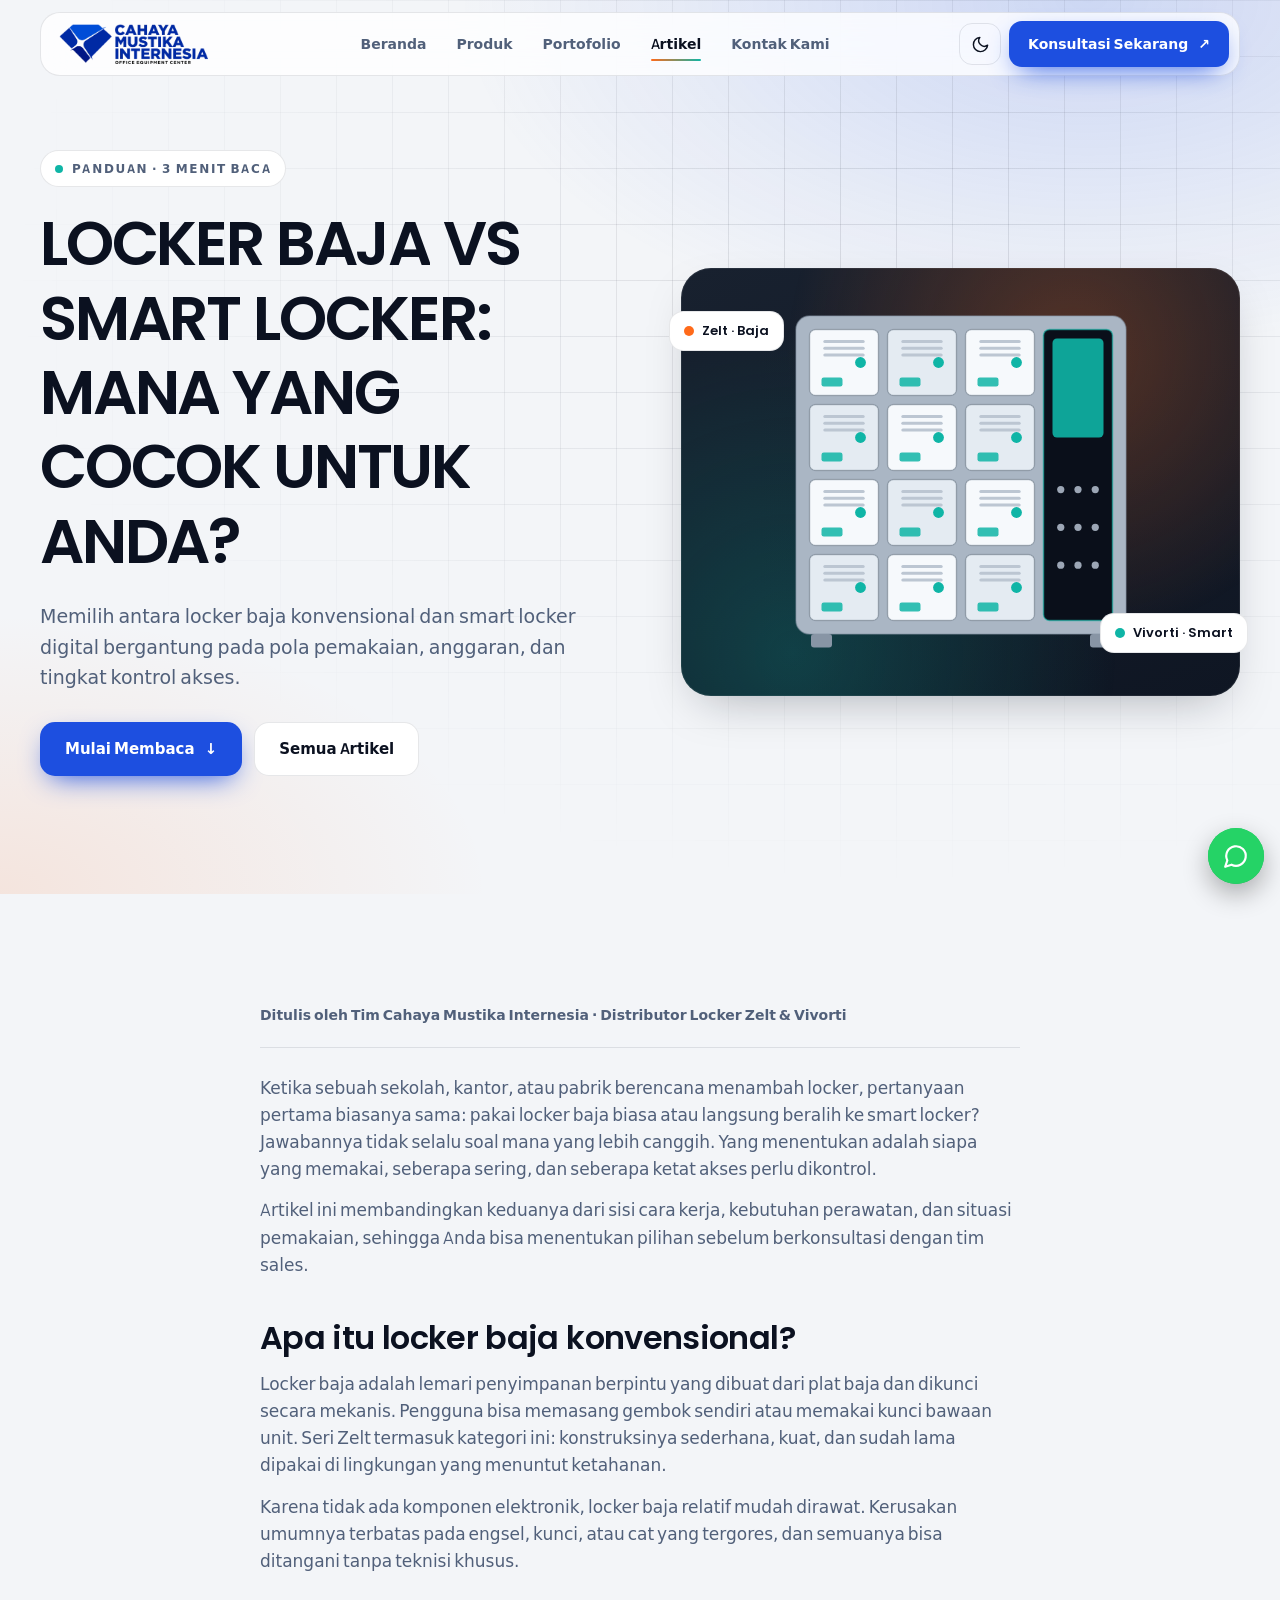
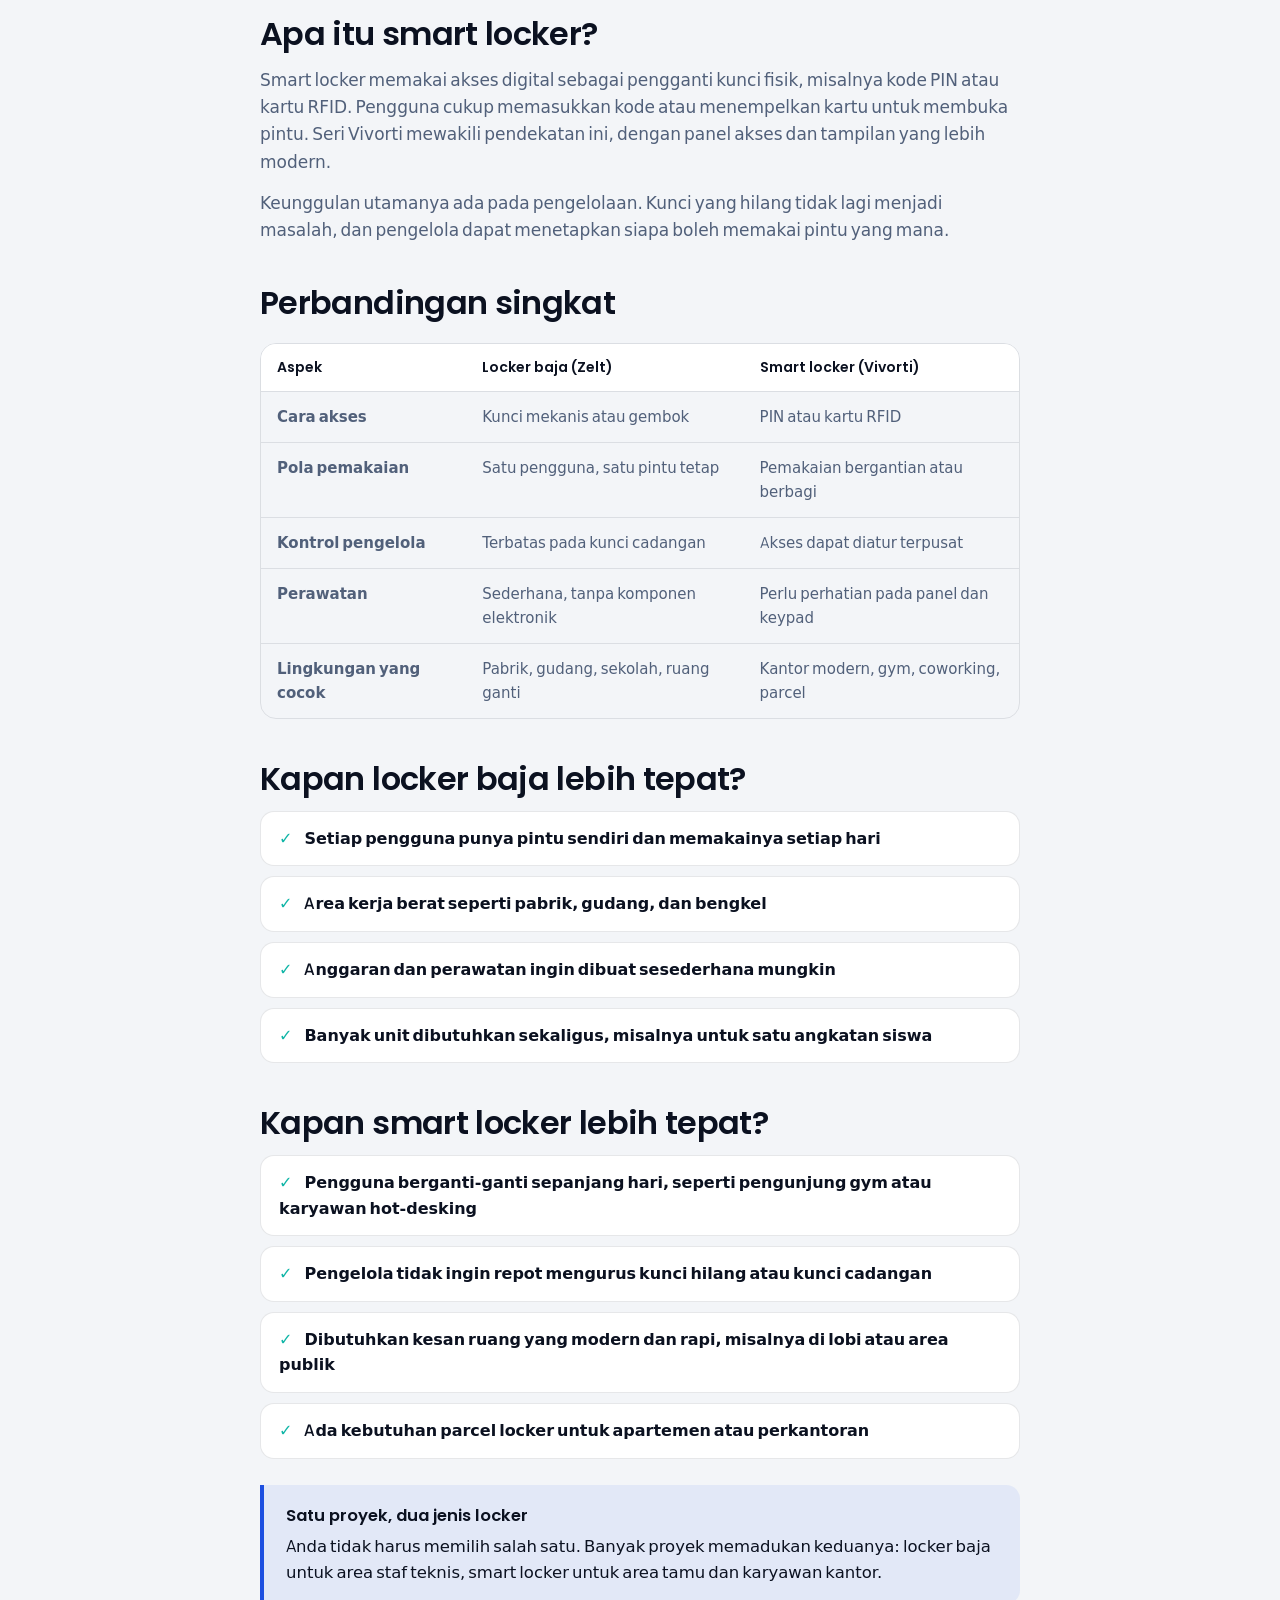
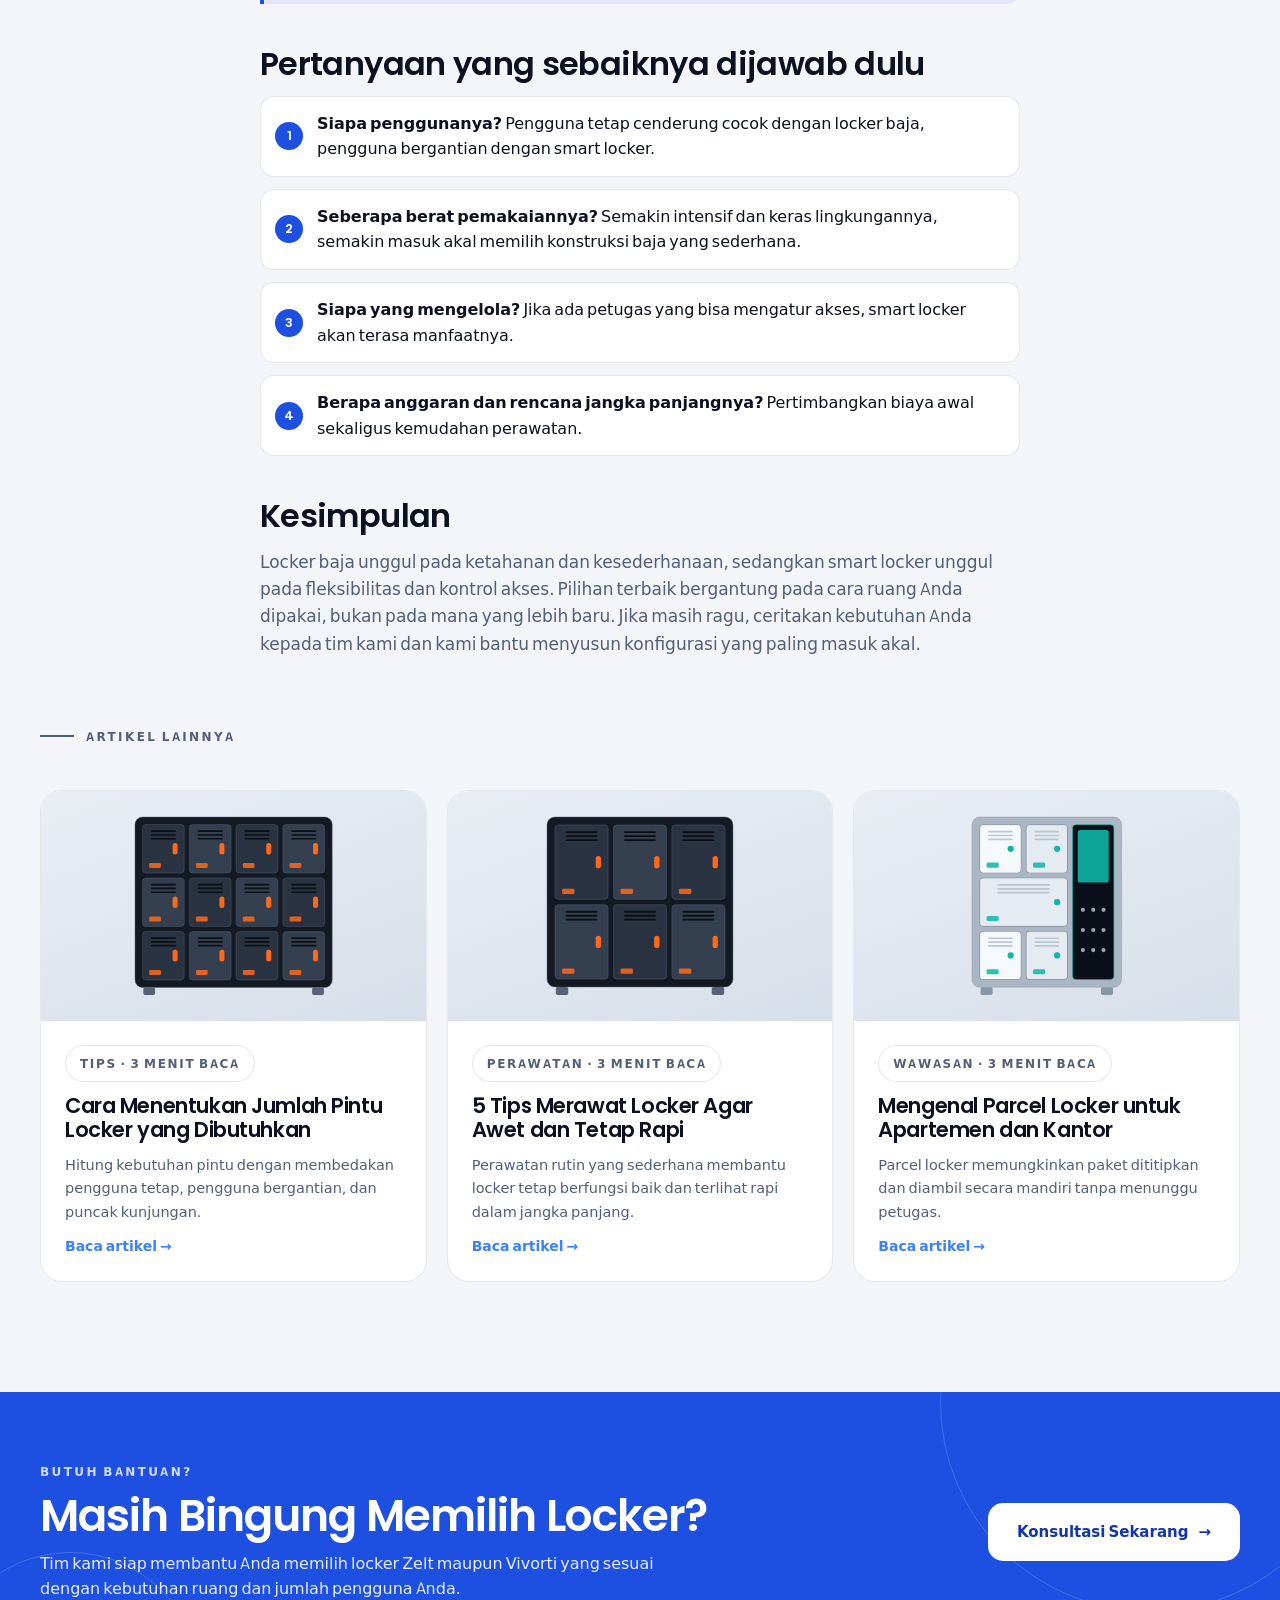
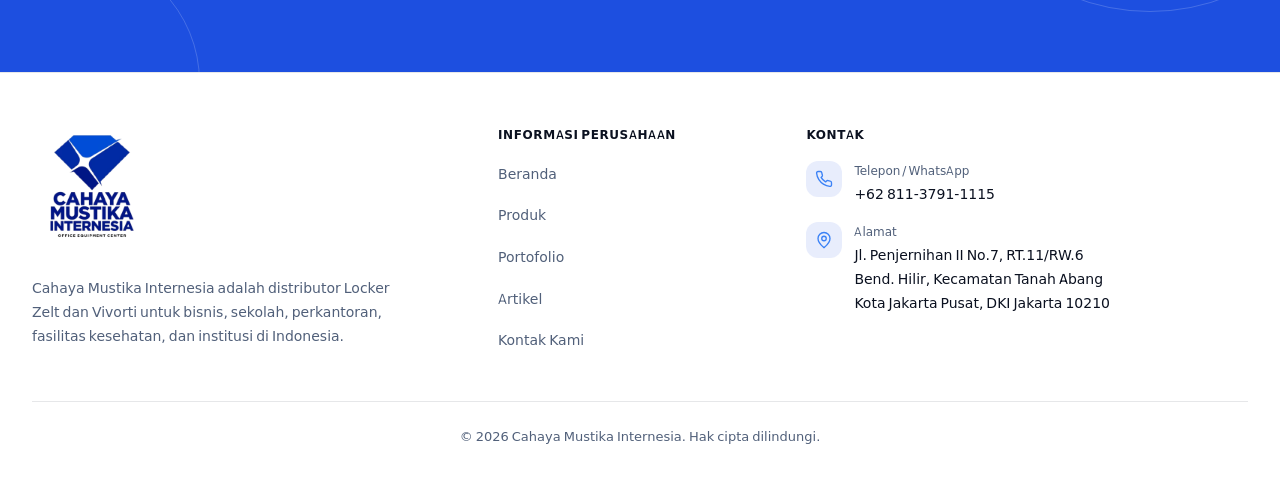
==== commit 0b0be945: "Upload website Cahaya Mustika Locker" ====
--- a/pages/artikel-locker-baja-vs-smart-locker.html
+++ b/pages/artikel-locker-baja-vs-smart-locker.html
@@ -12,7 +12,6 @@
 <script defer src="../assets/js/locker.js"></script>
 </head>
 <body>
-<div class="prog" aria-hidden="true"></div>
 <div class="cover" aria-hidden="true"><div class="cover-in"><img class="theme-logo-light" src="../assets/images/logo-footer.webp" width="320" height="320" alt=""><img class="theme-logo-dark" src="../assets/images/logo-footer-dark.webp" width="320" height="320" alt=""><span class="cover-bar"><i></i></span><small>Locker</small></div></div>
 <a class="skip" href="#main">Lompat ke konten</a>
 <header class="hdr" id="hdr">
@@ -29,8 +28,33 @@
 </header>
 <main id="main">
 <section class="hero hero-in"><div class="wrap hero-grid"><div>
-<span class="chip rv"><span class="dot"></span>Panduan · 4 menit baca</span><h1><span class="w"><span style="--w:0">Locker</span></span> <span class="w"><span style="--w:1">Baja</span></span> <span class="w"><span style="--w:2">vs</span></span> <span class="w"><span style="--w:3">Smart</span></span> <span class="w"><span style="--w:4">Locker:</span></span> <span class="w"><span style="--w:5">Mana</span></span> <span class="w"><span style="--w:6">yang</span></span> <span class="w"><span style="--w:7">Cocok</span></span> <span class="w"><span style="--w:8">untuk</span></span> <span class="w"><span style="--w:9">Anda?</span></span></h1><p class="lead rv" style="--d:.5s">Memilih antara locker baja konvensional dan smart locker digital bergantung pada pola pemakaian, anggaran, dan tingkat kontrol akses.</p><div class="hero-cta rv" style="--d:.6s"><a class="btn btn-primary" href="#isi">Mulai Membaca <span class="arr">↓</span></a><a class="btn btn-line" href="artikel.html">Semua Artikel</a></div></div>
-<div class="hero-art rv z" style="--d:.3s"><span class="wall-tag t1"><i style="background:var(--zelt)"></i>Zelt · Baja</span><span class="wall-tag t2"><i style="background:var(--viv)"></i>Vivorti · Smart</span><div class="art loop"><svg viewBox="0 0 220 221" xmlns="http://www.w3.org/2000/svg" role="img" aria-label="Ilustrasi locker viv"><rect x="0" y="0" width="220" height="212" rx="9" fill="#aab6c4" stroke="#8895a5" stroke-opacity=".5"/><rect x="10" y="212" width="14" height="9" rx="2" fill="#8895a5"/><rect x="196" y="212" width="14" height="9" rx="2" fill="#8895a5"/><rect x="9" y="9" width="46" height="44" rx="4" fill="#06090f"/><rect x="13" y="28.8" width="38" height="2" fill="#1c2638"/><rect x="61" y="9" width="46" height="44" rx="4" fill="#06090f"/><rect x="65" y="28.8" width="38" height="2" fill="#1c2638"/><rect x="113" y="9" width="46" height="44" rx="4" fill="#06090f"/><rect x="117" y="28.8" width="38" height="2" fill="#1c2638"/><rect x="9" y="59" width="46" height="44" rx="4" fill="#06090f"/><rect x="13" y="78.8" width="38" height="2" fill="#1c2638"/><rect x="61" y="59" width="46" height="44" rx="4" fill="#06090f"/><rect x="65" y="78.8" width="38" height="2" fill="#1c2638"/><rect x="113" y="59" width="46" height="44" rx="4" fill="#06090f"/><rect x="117" y="78.8" width="38" height="2" fill="#1c2638"/><rect x="9" y="109" width="46" height="44" rx="4" fill="#06090f"/><rect x="13" y="128.8" width="38" height="2" fill="#1c2638"/><rect x="61" y="109" width="46" height="44" rx="4" fill="#06090f"/><rect x="65" y="128.8" width="38" height="2" fill="#1c2638"/><rect x="113" y="109" width="46" height="44" rx="4" fill="#06090f"/><rect x="117" y="128.8" width="38" height="2" fill="#1c2638"/><rect x="9" y="159" width="46" height="44" rx="4" fill="#06090f"/><rect x="13" y="178.8" width="38" height="2" fill="#1c2638"/><rect x="61" y="159" width="46" height="44" rx="4" fill="#06090f"/><rect x="65" y="178.8" width="38" height="2" fill="#1c2638"/><rect x="113" y="159" width="46" height="44" rx="4" fill="#06090f"/><rect x="117" y="178.8" width="38" height="2" fill="#1c2638"/><g class="dr" style="transition-delay:0.00s"><rect x="9" y="9" width="46" height="44" rx="4" fill="#f6f9fc" stroke="#8895a5" stroke-opacity=".55"/><rect x="18.2" y="16.0" width="27.6" height="2" rx="1" fill="#bcc6d2"/><rect x="18.2" y="20.5" width="27.6" height="2" rx="1" fill="#bcc6d2"/><rect x="18.2" y="25.0" width="27.6" height="2" rx="1" fill="#bcc6d2"/><circle cx="43.0" cy="31.0" r="3.6" fill="#0fb5a6"/><rect x="17.0" y="41.0" width="14" height="6" rx="1.5" fill="#0fb5a6" opacity=".85"/></g><g class="dr" style="transition-delay:0.05s"><rect x="61" y="9" width="46" height="44" rx="4" fill="#e4ebf2" stroke="#8895a5" stroke-opacity=".55"/><rect x="70.2" y="16.0" width="27.6" height="2" rx="1" fill="#bcc6d2"/><rect x="70.2" y="20.5" width="27.6" height="2" rx="1" fill="#bcc6d2"/><rect x="70.2" y="25.0" width="27.6" height="2" rx="1" fill="#bcc6d2"/><circle cx="95.0" cy="31.0" r="3.6" fill="#0fb5a6"/><rect x="69.0" y="41.0" width="14" height="6" rx="1.5" fill="#0fb5a6" opacity=".85"/></g><g class="dr" style="transition-delay:0.10s"><rect x="113" y="9" width="46" height="44" rx="4" fill="#f6f9fc" stroke="#8895a5" stroke-opacity=".55"/><rect x="122.2" y="16.0" width="27.6" height="2" rx="1" fill="#bcc6d2"/><rect x="122.2" y="20.5" width="27.6" height="2" rx="1" fill="#bcc6d2"/><rect x="122.2" y="25.0" width="27.6" height="2" rx="1" fill="#bcc6d2"/><circle cx="147.0" cy="31.0" r="3.6" fill="#0fb5a6"/><rect x="121.0" y="41.0" width="14" height="6" rx="1.5" fill="#0fb5a6" opacity=".85"/></g><g class="dr" style="transition-delay:0.15s"><rect x="9" y="59" width="46" height="44" rx="4" fill="#e4ebf2" stroke="#8895a5" stroke-opacity=".55"/><rect x="18.2" y="66.0" width="27.6" height="2" rx="1" fill="#bcc6d2"/><rect x="18.2" y="70.5" width="27.6" height="2" rx="1" fill="#bcc6d2"/><rect x="18.2" y="75.0" width="27.6" height="2" rx="1" fill="#bcc6d2"/><circle cx="43.0" cy="81.0" r="3.6" fill="#0fb5a6"/><rect x="17.0" y="91.0" width="14" height="6" rx="1.5" fill="#0fb5a6" opacity=".85"/></g><g class="dr" style="transition-delay:0.20s"><rect x="61" y="59" width="46" height="44" rx="4" fill="#f6f9fc" stroke="#8895a5" stroke-opacity=".55"/><rect x="70.2" y="66.0" width="27.6" height="2" rx="1" fill="#bcc6d2"/><rect x="70.2" y="70.5" width="27.6" height="2" rx="1" fill="#bcc6d2"/><rect x="70.2" y="75.0" width="27.6" height="2" rx="1" fill="#bcc6d2"/><circle cx="95.0" cy="81.0" r="3.6" fill="#0fb5a6"/><rect x="69.0" y="91.0" width="14" height="6" rx="1.5" fill="#0fb5a6" opacity=".85"/></g><g class="dr" style="transition-delay:0.00s"><rect x="113" y="59" width="46" height="44" rx="4" fill="#e4ebf2" stroke="#8895a5" stroke-opacity=".55"/><rect x="122.2" y="66.0" width="27.6" height="2" rx="1" fill="#bcc6d2"/><rect x="122.2" y="70.5" width="27.6" height="2" rx="1" fill="#bcc6d2"/><rect x="122.2" y="75.0" width="27.6" height="2" rx="1" fill="#bcc6d2"/><circle cx="147.0" cy="81.0" r="3.6" fill="#0fb5a6"/><rect x="121.0" y="91.0" width="14" height="6" rx="1.5" fill="#0fb5a6" opacity=".85"/></g><g class="dr" style="transition-delay:0.05s"><rect x="9" y="109" width="46" height="44" rx="4" fill="#f6f9fc" stroke="#8895a5" stroke-opacity=".55"/><rect x="18.2" y="116.0" width="27.6" height="2" rx="1" fill="#bcc6d2"/><rect x="18.2" y="120.5" width="27.6" height="2" rx="1" fill="#bcc6d2"/><rect x="18.2" y="125.0" width="27.6" height="2" rx="1" fill="#bcc6d2"/><circle cx="43.0" cy="131.0" r="3.6" fill="#0fb5a6"/><rect x="17.0" y="141.0" width="14" height="6" rx="1.5" fill="#0fb5a6" opacity=".85"/></g><g class="dr" style="transition-delay:0.10s"><rect x="61" y="109" width="46" height="44" rx="4" fill="#e4ebf2" stroke="#8895a5" stroke-opacity=".55"/><rect x="70.2" y="116.0" width="27.6" height="2" rx="1" fill="#bcc6d2"/><rect x="70.2" y="120.5" width="27.6" height="2" rx="1" fill="#bcc6d2"/><rect x="70.2" y="125.0" width="27.6" height="2" rx="1" fill="#bcc6d2"/><circle cx="95.0" cy="131.0" r="3.6" fill="#0fb5a6"/><rect x="69.0" y="141.0" width="14" height="6" rx="1.5" fill="#0fb5a6" opacity=".85"/></g><g class="dr" style="transition-delay:0.15s"><rect x="113" y="109" width="46" height="44" rx="4" fill="#f6f9fc" stroke="#8895a5" stroke-opacity=".55"/><rect x="122.2" y="116.0" width="27.6" height="2" rx="1" fill="#bcc6d2"/><rect x="122.2" y="120.5" width="27.6" height="2" rx="1" fill="#bcc6d2"/><rect x="122.2" y="125.0" width="27.6" height="2" rx="1" fill="#bcc6d2"/><circle cx="147.0" cy="131.0" r="3.6" fill="#0fb5a6"/><rect x="121.0" y="141.0" width="14" height="6" rx="1.5" fill="#0fb5a6" opacity=".85"/></g><g class="dr" style="transition-delay:0.20s"><rect x="9" y="159" width="46" height="44" rx="4" fill="#e4ebf2" stroke="#8895a5" stroke-opacity=".55"/><rect x="18.2" y="166.0" width="27.6" height="2" rx="1" fill="#bcc6d2"/><rect x="18.2" y="170.5" width="27.6" height="2" rx="1" fill="#bcc6d2"/><rect x="18.2" y="175.0" width="27.6" height="2" rx="1" fill="#bcc6d2"/><circle cx="43.0" cy="181.0" r="3.6" fill="#0fb5a6"/><rect x="17.0" y="191.0" width="14" height="6" rx="1.5" fill="#0fb5a6" opacity=".85"/></g><g class="dr" style="transition-delay:0.00s"><rect x="61" y="159" width="46" height="44" rx="4" fill="#f6f9fc" stroke="#8895a5" stroke-opacity=".55"/><rect x="70.2" y="166.0" width="27.6" height="2" rx="1" fill="#bcc6d2"/><rect x="70.2" y="170.5" width="27.6" height="2" rx="1" fill="#bcc6d2"/><rect x="70.2" y="175.0" width="27.6" height="2" rx="1" fill="#bcc6d2"/><circle cx="95.0" cy="181.0" r="3.6" fill="#0fb5a6"/><rect x="69.0" y="191.0" width="14" height="6" rx="1.5" fill="#0fb5a6" opacity=".85"/></g><g class="dr" style="transition-delay:0.05s"><rect x="113" y="159" width="46" height="44" rx="4" fill="#e4ebf2" stroke="#8895a5" stroke-opacity=".55"/><rect x="122.2" y="166.0" width="27.6" height="2" rx="1" fill="#bcc6d2"/><rect x="122.2" y="170.5" width="27.6" height="2" rx="1" fill="#bcc6d2"/><rect x="122.2" y="175.0" width="27.6" height="2" rx="1" fill="#bcc6d2"/><circle cx="147.0" cy="181.0" r="3.6" fill="#0fb5a6"/><rect x="121.0" y="191.0" width="14" height="6" rx="1.5" fill="#0fb5a6" opacity=".85"/></g><rect x="165" y="9" width="46" height="194" rx="4" fill="#0a0f1a" stroke="#0fb5a6" stroke-opacity=".6"/><rect x="171" y="15" width="34" height="66.0" rx="3" fill="#0fb5a6" opacity=".9"/><circle cx="176.5" cy="115.7" r="2.4" fill="#cdd9ea" opacity=".75"/><circle cx="188.0" cy="115.7" r="2.4" fill="#cdd9ea" opacity=".75"/><circle cx="199.5" cy="115.7" r="2.4" fill="#cdd9ea" opacity=".75"/><circle cx="176.5" cy="140.9" r="2.4" fill="#cdd9ea" opacity=".75"/><circle cx="188.0" cy="140.9" r="2.4" fill="#cdd9ea" opacity=".75"/><circle cx="199.5" cy="140.9" r="2.4" fill="#cdd9ea" opacity=".75"/><circle cx="176.5" cy="166.1" r="2.4" fill="#cdd9ea" opacity=".75"/><circle cx="188.0" cy="166.1" r="2.4" fill="#cdd9ea" opacity=".75"/><circle cx="199.5" cy="166.1" r="2.4" fill="#cdd9ea" opacity=".75"/></svg></div></div></div></section><section class="sec" id="isi"><div class="wrap"><article class="prose rv"><h2>Memahami perbedaan dasarnya</h2><p>Locker baja seperti seri Zelt memakai kunci mekanis, gembok, atau kunci kombinasi. Konstruksinya sederhana, kuat, dan mudah dirawat sehingga cocok untuk pemakaian harian yang intensif.</p><p>Smart locker seperti seri Vivorti memakai akses digital, misalnya PIN atau kartu RFID. Pengguna tidak perlu membawa kunci fisik, dan pengelola dapat mengatur akses dengan lebih fleksibel.</p><h2>Kapan locker baja lebih tepat</h2><ul><li>Pengguna tetap, satu orang satu pintu</li><li>Area dengan pemakaian berat seperti pabrik, gudang, dan bengkel</li><li>Anggaran dan perawatan ingin dibuat sederhana</li></ul><h2>Kapan smart locker lebih tepat</h2><ul><li>Pemakaian bergantian, misalnya hot-desking di kantor</li><li>Fasilitas publik atau gym dengan banyak pengunjung</li><li>Parcel locker untuk apartemen dan kantor</li></ul><h2>Bisa dikombinasikan</h2><p>Dalam satu proyek, kedua jenis dapat dipakai bersama. Misalnya locker baja untuk area staf teknis dan smart locker untuk area kantor atau lobi. Tim kami membantu menentukan kombinasi yang paling efisien.</p><div class="prose-cta"><b>Butuh rekomendasi locker?</b><p>Ceritakan kebutuhan Anda dan tim kami akan membantu memilih konfigurasi yang tepat.</p><a class="btn btn-wa" href="https://wa.me/6281137911115?text=Halo%20Cahaya%20Mustika%20Internesia%2C%20saya%20baru%20membaca%20artikel%20Locker%20Baja%20vs%20Smart%20Locker%3A%20Mana%20yang%20Cocok%20untuk%20Anda%3F%20dan%20ingin%20konsultasi." target="_blank" rel="noopener noreferrer">Konsultasi via WhatsApp <span class="arr">↗</span></a></div></article>
+<span class="chip rv"><span class="dot"></span>Panduan · 3 menit baca</span><h1><span class="w"><span style="--w:0">Locker</span></span> <span class="w"><span style="--w:1">Baja</span></span> <span class="w"><span style="--w:2">vs</span></span> <span class="w"><span style="--w:3">Smart</span></span> <span class="w"><span style="--w:4">Locker:</span></span> <span class="w"><span style="--w:5">Mana</span></span> <span class="w"><span style="--w:6">yang</span></span> <span class="w"><span style="--w:7">Cocok</span></span> <span class="w"><span style="--w:8">untuk</span></span> <span class="w"><span style="--w:9">Anda?</span></span></h1><p class="lead rv" style="--d:.5s">Memilih antara locker baja konvensional dan smart locker digital bergantung pada pola pemakaian, anggaran, dan tingkat kontrol akses.</p><div class="hero-cta rv" style="--d:.6s"><a class="btn btn-primary" href="#isi">Mulai Membaca <span class="arr">↓</span></a><a class="btn btn-line" href="artikel.html">Semua Artikel</a></div></div>
+<div class="hero-art rv z" style="--d:.3s"><span class="wall-tag t1"><i style="background:var(--zelt)"></i>Zelt · Baja</span><span class="wall-tag t2"><i style="background:var(--viv)"></i>Vivorti · Smart</span><div class="art loop"><svg viewBox="0 0 220 221" xmlns="http://www.w3.org/2000/svg" role="img" aria-label="Ilustrasi locker viv"><rect x="0" y="0" width="220" height="212" rx="9" fill="#aab6c4" stroke="#8895a5" stroke-opacity=".5"/><rect x="10" y="212" width="14" height="9" rx="2" fill="#8895a5"/><rect x="196" y="212" width="14" height="9" rx="2" fill="#8895a5"/><rect x="9" y="9" width="46" height="44" rx="4" fill="#06090f"/><rect x="13" y="28.8" width="38" height="2" fill="#1c2638"/><rect x="61" y="9" width="46" height="44" rx="4" fill="#06090f"/><rect x="65" y="28.8" width="38" height="2" fill="#1c2638"/><rect x="113" y="9" width="46" height="44" rx="4" fill="#06090f"/><rect x="117" y="28.8" width="38" height="2" fill="#1c2638"/><rect x="9" y="59" width="46" height="44" rx="4" fill="#06090f"/><rect x="13" y="78.8" width="38" height="2" fill="#1c2638"/><rect x="61" y="59" width="46" height="44" rx="4" fill="#06090f"/><rect x="65" y="78.8" width="38" height="2" fill="#1c2638"/><rect x="113" y="59" width="46" height="44" rx="4" fill="#06090f"/><rect x="117" y="78.8" width="38" height="2" fill="#1c2638"/><rect x="9" y="109" width="46" height="44" rx="4" fill="#06090f"/><rect x="13" y="128.8" width="38" height="2" fill="#1c2638"/><rect x="61" y="109" width="46" height="44" rx="4" fill="#06090f"/><rect x="65" y="128.8" width="38" height="2" fill="#1c2638"/><rect x="113" y="109" width="46" height="44" rx="4" fill="#06090f"/><rect x="117" y="128.8" width="38" height="2" fill="#1c2638"/><rect x="9" y="159" width="46" height="44" rx="4" fill="#06090f"/><rect x="13" y="178.8" width="38" height="2" fill="#1c2638"/><rect x="61" y="159" width="46" height="44" rx="4" fill="#06090f"/><rect x="65" y="178.8" width="38" height="2" fill="#1c2638"/><rect x="113" y="159" width="46" height="44" rx="4" fill="#06090f"/><rect x="117" y="178.8" width="38" height="2" fill="#1c2638"/><g class="dr" style="transition-delay:0.00s"><rect x="9" y="9" width="46" height="44" rx="4" fill="#f6f9fc" stroke="#8895a5" stroke-opacity=".55"/><rect x="18.2" y="16.0" width="27.6" height="2" rx="1" fill="#bcc6d2"/><rect x="18.2" y="20.5" width="27.6" height="2" rx="1" fill="#bcc6d2"/><rect x="18.2" y="25.0" width="27.6" height="2" rx="1" fill="#bcc6d2"/><circle cx="43.0" cy="31.0" r="3.6" fill="#0fb5a6"/><rect x="17.0" y="41.0" width="14" height="6" rx="1.5" fill="#0fb5a6" opacity=".85"/></g><g class="dr" style="transition-delay:0.05s"><rect x="61" y="9" width="46" height="44" rx="4" fill="#e4ebf2" stroke="#8895a5" stroke-opacity=".55"/><rect x="70.2" y="16.0" width="27.6" height="2" rx="1" fill="#bcc6d2"/><rect x="70.2" y="20.5" width="27.6" height="2" rx="1" fill="#bcc6d2"/><rect x="70.2" y="25.0" width="27.6" height="2" rx="1" fill="#bcc6d2"/><circle cx="95.0" cy="31.0" r="3.6" fill="#0fb5a6"/><rect x="69.0" y="41.0" width="14" height="6" rx="1.5" fill="#0fb5a6" opacity=".85"/></g><g class="dr" style="transition-delay:0.10s"><rect x="113" y="9" width="46" height="44" rx="4" fill="#f6f9fc" stroke="#8895a5" stroke-opacity=".55"/><rect x="122.2" y="16.0" width="27.6" height="2" rx="1" fill="#bcc6d2"/><rect x="122.2" y="20.5" width="27.6" height="2" rx="1" fill="#bcc6d2"/><rect x="122.2" y="25.0" width="27.6" height="2" rx="1" fill="#bcc6d2"/><circle cx="147.0" cy="31.0" r="3.6" fill="#0fb5a6"/><rect x="121.0" y="41.0" width="14" height="6" rx="1.5" fill="#0fb5a6" opacity=".85"/></g><g class="dr" style="transition-delay:0.15s"><rect x="9" y="59" width="46" height="44" rx="4" fill="#e4ebf2" stroke="#8895a5" stroke-opacity=".55"/><rect x="18.2" y="66.0" width="27.6" height="2" rx="1" fill="#bcc6d2"/><rect x="18.2" y="70.5" width="27.6" height="2" rx="1" fill="#bcc6d2"/><rect x="18.2" y="75.0" width="27.6" height="2" rx="1" fill="#bcc6d2"/><circle cx="43.0" cy="81.0" r="3.6" fill="#0fb5a6"/><rect x="17.0" y="91.0" width="14" height="6" rx="1.5" fill="#0fb5a6" opacity=".85"/></g><g class="dr" style="transition-delay:0.20s"><rect x="61" y="59" width="46" height="44" rx="4" fill="#f6f9fc" stroke="#8895a5" stroke-opacity=".55"/><rect x="70.2" y="66.0" width="27.6" height="2" rx="1" fill="#bcc6d2"/><rect x="70.2" y="70.5" width="27.6" height="2" rx="1" fill="#bcc6d2"/><rect x="70.2" y="75.0" width="27.6" height="2" rx="1" fill="#bcc6d2"/><circle cx="95.0" cy="81.0" r="3.6" fill="#0fb5a6"/><rect x="69.0" y="91.0" width="14" height="6" rx="1.5" fill="#0fb5a6" opacity=".85"/></g><g class="dr" style="transition-delay:0.00s"><rect x="113" y="59" width="46" height="44" rx="4" fill="#e4ebf2" stroke="#8895a5" stroke-opacity=".55"/><rect x="122.2" y="66.0" width="27.6" height="2" rx="1" fill="#bcc6d2"/><rect x="122.2" y="70.5" width="27.6" height="2" rx="1" fill="#bcc6d2"/><rect x="122.2" y="75.0" width="27.6" height="2" rx="1" fill="#bcc6d2"/><circle cx="147.0" cy="81.0" r="3.6" fill="#0fb5a6"/><rect x="121.0" y="91.0" width="14" height="6" rx="1.5" fill="#0fb5a6" opacity=".85"/></g><g class="dr" style="transition-delay:0.05s"><rect x="9" y="109" width="46" height="44" rx="4" fill="#f6f9fc" stroke="#8895a5" stroke-opacity=".55"/><rect x="18.2" y="116.0" width="27.6" height="2" rx="1" fill="#bcc6d2"/><rect x="18.2" y="120.5" width="27.6" height="2" rx="1" fill="#bcc6d2"/><rect x="18.2" y="125.0" width="27.6" height="2" rx="1" fill="#bcc6d2"/><circle cx="43.0" cy="131.0" r="3.6" fill="#0fb5a6"/><rect x="17.0" y="141.0" width="14" height="6" rx="1.5" fill="#0fb5a6" opacity=".85"/></g><g class="dr" style="transition-delay:0.10s"><rect x="61" y="109" width="46" height="44" rx="4" fill="#e4ebf2" stroke="#8895a5" stroke-opacity=".55"/><rect x="70.2" y="116.0" width="27.6" height="2" rx="1" fill="#bcc6d2"/><rect x="70.2" y="120.5" width="27.6" height="2" rx="1" fill="#bcc6d2"/><rect x="70.2" y="125.0" width="27.6" height="2" rx="1" fill="#bcc6d2"/><circle cx="95.0" cy="131.0" r="3.6" fill="#0fb5a6"/><rect x="69.0" y="141.0" width="14" height="6" rx="1.5" fill="#0fb5a6" opacity=".85"/></g><g class="dr" style="transition-delay:0.15s"><rect x="113" y="109" width="46" height="44" rx="4" fill="#f6f9fc" stroke="#8895a5" stroke-opacity=".55"/><rect x="122.2" y="116.0" width="27.6" height="2" rx="1" fill="#bcc6d2"/><rect x="122.2" y="120.5" width="27.6" height="2" rx="1" fill="#bcc6d2"/><rect x="122.2" y="125.0" width="27.6" height="2" rx="1" fill="#bcc6d2"/><circle cx="147.0" cy="131.0" r="3.6" fill="#0fb5a6"/><rect x="121.0" y="141.0" width="14" height="6" rx="1.5" fill="#0fb5a6" opacity=".85"/></g><g class="dr" style="transition-delay:0.20s"><rect x="9" y="159" width="46" height="44" rx="4" fill="#e4ebf2" stroke="#8895a5" stroke-opacity=".55"/><rect x="18.2" y="166.0" width="27.6" height="2" rx="1" fill="#bcc6d2"/><rect x="18.2" y="170.5" width="27.6" height="2" rx="1" fill="#bcc6d2"/><rect x="18.2" y="175.0" width="27.6" height="2" rx="1" fill="#bcc6d2"/><circle cx="43.0" cy="181.0" r="3.6" fill="#0fb5a6"/><rect x="17.0" y="191.0" width="14" height="6" rx="1.5" fill="#0fb5a6" opacity=".85"/></g><g class="dr" style="transition-delay:0.00s"><rect x="61" y="159" width="46" height="44" rx="4" fill="#f6f9fc" stroke="#8895a5" stroke-opacity=".55"/><rect x="70.2" y="166.0" width="27.6" height="2" rx="1" fill="#bcc6d2"/><rect x="70.2" y="170.5" width="27.6" height="2" rx="1" fill="#bcc6d2"/><rect x="70.2" y="175.0" width="27.6" height="2" rx="1" fill="#bcc6d2"/><circle cx="95.0" cy="181.0" r="3.6" fill="#0fb5a6"/><rect x="69.0" y="191.0" width="14" height="6" rx="1.5" fill="#0fb5a6" opacity=".85"/></g><g class="dr" style="transition-delay:0.05s"><rect x="113" y="159" width="46" height="44" rx="4" fill="#e4ebf2" stroke="#8895a5" stroke-opacity=".55"/><rect x="122.2" y="166.0" width="27.6" height="2" rx="1" fill="#bcc6d2"/><rect x="122.2" y="170.5" width="27.6" height="2" rx="1" fill="#bcc6d2"/><rect x="122.2" y="175.0" width="27.6" height="2" rx="1" fill="#bcc6d2"/><circle cx="147.0" cy="181.0" r="3.6" fill="#0fb5a6"/><rect x="121.0" y="191.0" width="14" height="6" rx="1.5" fill="#0fb5a6" opacity=".85"/></g><rect x="165" y="9" width="46" height="194" rx="4" fill="#0a0f1a" stroke="#0fb5a6" stroke-opacity=".6"/><rect x="171" y="15" width="34" height="66.0" rx="3" fill="#0fb5a6" opacity=".9"/><circle cx="176.5" cy="115.7" r="2.4" fill="#cdd9ea" opacity=".75"/><circle cx="188.0" cy="115.7" r="2.4" fill="#cdd9ea" opacity=".75"/><circle cx="199.5" cy="115.7" r="2.4" fill="#cdd9ea" opacity=".75"/><circle cx="176.5" cy="140.9" r="2.4" fill="#cdd9ea" opacity=".75"/><circle cx="188.0" cy="140.9" r="2.4" fill="#cdd9ea" opacity=".75"/><circle cx="199.5" cy="140.9" r="2.4" fill="#cdd9ea" opacity=".75"/><circle cx="176.5" cy="166.1" r="2.4" fill="#cdd9ea" opacity=".75"/><circle cx="188.0" cy="166.1" r="2.4" fill="#cdd9ea" opacity=".75"/><circle cx="199.5" cy="166.1" r="2.4" fill="#cdd9ea" opacity=".75"/></svg></div></div></div></section><section class="sec" id="isi"><div class="wrap"><article class="prose rv"><p class="byline">Ditulis oleh Tim Cahaya Mustika Internesia · Distributor Locker Zelt &amp; Vivorti</p>
+<p>Ketika sebuah sekolah, kantor, atau pabrik berencana menambah locker, pertanyaan pertama biasanya sama: pakai locker baja biasa atau langsung beralih ke smart locker? Jawabannya tidak selalu soal mana yang lebih canggih. Yang menentukan adalah siapa yang memakai, seberapa sering, dan seberapa ketat akses perlu dikontrol.</p>
+<p>Artikel ini membandingkan keduanya dari sisi cara kerja, kebutuhan perawatan, dan situasi pemakaian, sehingga Anda bisa menentukan pilihan sebelum berkonsultasi dengan tim sales.</p>
+<h2>Apa itu locker baja konvensional?</h2>
+<p>Locker baja adalah lemari penyimpanan berpintu yang dibuat dari plat baja dan dikunci secara mekanis. Pengguna bisa memasang gembok sendiri atau memakai kunci bawaan unit. Seri Zelt termasuk kategori ini: konstruksinya sederhana, kuat, dan sudah lama dipakai di lingkungan yang menuntut ketahanan.</p>
+<p>Karena tidak ada komponen elektronik, locker baja relatif mudah dirawat. Kerusakan umumnya terbatas pada engsel, kunci, atau cat yang tergores, dan semuanya bisa ditangani tanpa teknisi khusus.</p>
+<h2>Apa itu smart locker?</h2>
+<p>Smart locker memakai akses digital sebagai pengganti kunci fisik, misalnya kode PIN atau kartu RFID. Pengguna cukup memasukkan kode atau menempelkan kartu untuk membuka pintu. Seri Vivorti mewakili pendekatan ini, dengan panel akses dan tampilan yang lebih modern.</p>
+<p>Keunggulan utamanya ada pada pengelolaan. Kunci yang hilang tidak lagi menjadi masalah, dan pengelola dapat menetapkan siapa boleh memakai pintu yang mana.</p>
+<h2>Perbandingan singkat</h2>
+<div class="tbl"><table><thead><tr><th>Aspek</th><th>Locker baja (Zelt)</th><th>Smart locker (Vivorti)</th></tr></thead><tbody>
+<tr><td>Cara akses</td><td>Kunci mekanis atau gembok</td><td>PIN atau kartu RFID</td></tr>
+<tr><td>Pola pemakaian</td><td>Satu pengguna, satu pintu tetap</td><td>Pemakaian bergantian atau berbagi</td></tr>
+<tr><td>Kontrol pengelola</td><td>Terbatas pada kunci cadangan</td><td>Akses dapat diatur terpusat</td></tr>
+<tr><td>Perawatan</td><td>Sederhana, tanpa komponen elektronik</td><td>Perlu perhatian pada panel dan keypad</td></tr>
+<tr><td>Lingkungan yang cocok</td><td>Pabrik, gudang, sekolah, ruang ganti</td><td>Kantor modern, gym, coworking, parcel</td></tr>
+</tbody></table></div>
+<h2>Kapan locker baja lebih tepat?</h2>
+<ul><li>Setiap pengguna punya pintu sendiri dan memakainya setiap hari</li><li>Area kerja berat seperti pabrik, gudang, dan bengkel</li><li>Anggaran dan perawatan ingin dibuat sesederhana mungkin</li><li>Banyak unit dibutuhkan sekaligus, misalnya untuk satu angkatan siswa</li></ul>
+<h2>Kapan smart locker lebih tepat?</h2>
+<ul><li>Pengguna berganti-ganti sepanjang hari, seperti pengunjung gym atau karyawan hot-desking</li><li>Pengelola tidak ingin repot mengurus kunci hilang atau kunci cadangan</li><li>Dibutuhkan kesan ruang yang modern dan rapi, misalnya di lobi atau area publik</li><li>Ada kebutuhan parcel locker untuk apartemen atau perkantoran</li></ul>
+<blockquote><b>Satu proyek, dua jenis locker</b>Anda tidak harus memilih salah satu. Banyak proyek memadukan keduanya: locker baja untuk area staf teknis, smart locker untuk area tamu dan karyawan kantor.</blockquote>
+<h2>Pertanyaan yang sebaiknya dijawab dulu</h2>
+<ol><li><b>Siapa penggunanya?</b> Pengguna tetap cenderung cocok dengan locker baja, pengguna bergantian dengan smart locker.</li><li><b>Seberapa berat pemakaiannya?</b> Semakin intensif dan keras lingkungannya, semakin masuk akal memilih konstruksi baja yang sederhana.</li><li><b>Siapa yang mengelola?</b> Jika ada petugas yang bisa mengatur akses, smart locker akan terasa manfaatnya.</li><li><b>Berapa anggaran dan rencana jangka panjangnya?</b> Pertimbangkan biaya awal sekaligus kemudahan perawatan.</li></ol>
+<h2>Kesimpulan</h2>
+<p>Locker baja unggul pada ketahanan dan kesederhanaan, sedangkan smart locker unggul pada fleksibilitas dan kontrol akses. Pilihan terbaik bergantung pada cara ruang Anda dipakai, bukan pada mana yang lebih baru. Jika masih ragu, ceritakan kebutuhan Anda kepada tim kami dan kami bantu menyusun konfigurasi yang paling masuk akal.</p></article>
 <div class="sec-h" style="margin-top:70px"><div><p class="eyebrow rv">Artikel Lainnya</p></div></div><div class="agrid3"><a class="acard rv" href="artikel-menentukan-jumlah-pintu-locker.html"><div class="acard-art"><div class="art"><svg viewBox="0 0 236 213" xmlns="http://www.w3.org/2000/svg" role="img" aria-label="Ilustrasi locker zelt"><rect x="0" y="0" width="236" height="204" rx="9" fill="#141a24" stroke="#566176" stroke-opacity=".5"/><rect x="10" y="204" width="14" height="9" rx="2" fill="#566176"/><rect x="212" y="204" width="14" height="9" rx="2" fill="#566176"/><rect x="9" y="9" width="50" height="58" rx="4" fill="#06090f"/><rect x="13" y="35.1" width="42" height="2" fill="#1c2638"/><rect x="65" y="9" width="50" height="58" rx="4" fill="#06090f"/><rect x="69" y="35.1" width="42" height="2" fill="#1c2638"/><rect x="121" y="9" width="50" height="58" rx="4" fill="#06090f"/><rect x="125" y="35.1" width="42" height="2" fill="#1c2638"/><rect x="177" y="9" width="50" height="58" rx="4" fill="#06090f"/><rect x="181" y="35.1" width="42" height="2" fill="#1c2638"/><rect x="9" y="73" width="50" height="58" rx="4" fill="#06090f"/><rect x="13" y="99.1" width="42" height="2" fill="#1c2638"/><rect x="65" y="73" width="50" height="58" rx="4" fill="#06090f"/><rect x="69" y="99.1" width="42" height="2" fill="#1c2638"/><rect x="121" y="73" width="50" height="58" rx="4" fill="#06090f"/><rect x="125" y="99.1" width="42" height="2" fill="#1c2638"/><rect x="177" y="73" width="50" height="58" rx="4" fill="#06090f"/><rect x="181" y="99.1" width="42" height="2" fill="#1c2638"/><rect x="9" y="137" width="50" height="58" rx="4" fill="#06090f"/><rect x="13" y="163.1" width="42" height="2" fill="#1c2638"/><rect x="65" y="137" width="50" height="58" rx="4" fill="#06090f"/><rect x="69" y="163.1" width="42" height="2" fill="#1c2638"/><rect x="121" y="137" width="50" height="58" rx="4" fill="#06090f"/><rect x="125" y="163.1" width="42" height="2" fill="#1c2638"/><rect x="177" y="137" width="50" height="58" rx="4" fill="#06090f"/><rect x="181" y="163.1" width="42" height="2" fill="#1c2638"/><g class="dr" style="transition-delay:0.00s"><rect x="9" y="9" width="50" height="58" rx="4" fill="#2a3341" stroke="#566176" stroke-opacity=".55"/><rect x="19.0" y="16.0" width="30.0" height="2" rx="1" fill="#0b0f16"/><rect x="19.0" y="20.5" width="30.0" height="2" rx="1" fill="#0b0f16"/><rect x="19.0" y="25.0" width="30.0" height="2" rx="1" fill="#0b0f16"/><rect x="45.0" y="31.0" width="6" height="14" rx="3" fill="#ff6a1a"/><rect x="17.0" y="55.0" width="14" height="6" rx="1.5" fill="#ff6a1a" opacity=".85"/></g><g class="dr" style="transition-delay:0.05s"><rect x="65" y="9" width="50" height="58" rx="4" fill="#34404f" stroke="#566176" stroke-opacity=".55"/><rect x="75.0" y="16.0" width="30.0" height="2" rx="1" fill="#0b0f16"/><rect x="75.0" y="20.5" width="30.0" height="2" rx="1" fill="#0b0f16"/><rect x="75.0" y="25.0" width="30.0" height="2" rx="1" fill="#0b0f16"/><rect x="101.0" y="31.0" width="6" height="14" rx="3" fill="#ff6a1a"/><rect x="73.0" y="55.0" width="14" height="6" rx="1.5" fill="#ff6a1a" opacity=".85"/></g><g class="dr" style="transition-delay:0.10s"><rect x="121" y="9" width="50" height="58" rx="4" fill="#2a3341" stroke="#566176" stroke-opacity=".55"/><rect x="131.0" y="16.0" width="30.0" height="2" rx="1" fill="#0b0f16"/><rect x="131.0" y="20.5" width="30.0" height="2" rx="1" fill="#0b0f16"/><rect x="131.0" y="25.0" width="30.0" height="2" rx="1" fill="#0b0f16"/><rect x="157.0" y="31.0" width="6" height="14" rx="3" fill="#ff6a1a"/><rect x="129.0" y="55.0" width="14" height="6" rx="1.5" fill="#ff6a1a" opacity=".85"/></g><g class="dr" style="transition-delay:0.15s"><rect x="177" y="9" width="50" height="58" rx="4" fill="#34404f" stroke="#566176" stroke-opacity=".55"/><rect x="187.0" y="16.0" width="30.0" height="2" rx="1" fill="#0b0f16"/><rect x="187.0" y="20.5" width="30.0" height="2" rx="1" fill="#0b0f16"/><rect x="187.0" y="25.0" width="30.0" height="2" rx="1" fill="#0b0f16"/><rect x="213.0" y="31.0" width="6" height="14" rx="3" fill="#ff6a1a"/><rect x="185.0" y="55.0" width="14" height="6" rx="1.5" fill="#ff6a1a" opacity=".85"/></g><g class="dr" style="transition-delay:0.20s"><rect x="9" y="73" width="50" height="58" rx="4" fill="#34404f" stroke="#566176" stroke-opacity=".55"/><rect x="19.0" y="80.0" width="30.0" height="2" rx="1" fill="#0b0f16"/><rect x="19.0" y="84.5" width="30.0" height="2" rx="1" fill="#0b0f16"/><rect x="19.0" y="89.0" width="30.0" height="2" rx="1" fill="#0b0f16"/><rect x="45.0" y="95.0" width="6" height="14" rx="3" fill="#ff6a1a"/><rect x="17.0" y="119.0" width="14" height="6" rx="1.5" fill="#ff6a1a" opacity=".85"/></g><g class="dr" style="transition-delay:0.00s"><rect x="65" y="73" width="50" height="58" rx="4" fill="#2a3341" stroke="#566176" stroke-opacity=".55"/><rect x="75.0" y="80.0" width="30.0" height="2" rx="1" fill="#0b0f16"/><rect x="75.0" y="84.5" width="30.0" height="2" rx="1" fill="#0b0f16"/><rect x="75.0" y="89.0" width="30.0" height="2" rx="1" fill="#0b0f16"/><rect x="101.0" y="95.0" width="6" height="14" rx="3" fill="#ff6a1a"/><rect x="73.0" y="119.0" width="14" height="6" rx="1.5" fill="#ff6a1a" opacity=".85"/></g><g class="dr" style="transition-delay:0.05s"><rect x="121" y="73" width="50" height="58" rx="4" fill="#34404f" stroke="#566176" stroke-opacity=".55"/><rect x="131.0" y="80.0" width="30.0" height="2" rx="1" fill="#0b0f16"/><rect x="131.0" y="84.5" width="30.0" height="2" rx="1" fill="#0b0f16"/><rect x="131.0" y="89.0" width="30.0" height="2" rx="1" fill="#0b0f16"/><rect x="157.0" y="95.0" width="6" height="14" rx="3" fill="#ff6a1a"/><rect x="129.0" y="119.0" width="14" height="6" rx="1.5" fill="#ff6a1a" opacity=".85"/></g><g class="dr" style="transition-delay:0.10s"><rect x="177" y="73" width="50" height="58" rx="4" fill="#2a3341" stroke="#566176" stroke-opacity=".55"/><rect x="187.0" y="80.0" width="30.0" height="2" rx="1" fill="#0b0f16"/><rect x="187.0" y="84.5" width="30.0" height="2" rx="1" fill="#0b0f16"/><rect x="187.0" y="89.0" width="30.0" height="2" rx="1" fill="#0b0f16"/><rect x="213.0" y="95.0" width="6" height="14" rx="3" fill="#ff6a1a"/><rect x="185.0" y="119.0" width="14" height="6" rx="1.5" fill="#ff6a1a" opacity=".85"/></g><g class="dr" style="transition-delay:0.15s"><rect x="9" y="137" width="50" height="58" rx="4" fill="#2a3341" stroke="#566176" stroke-opacity=".55"/><rect x="19.0" y="144.0" width="30.0" height="2" rx="1" fill="#0b0f16"/><rect x="19.0" y="148.5" width="30.0" height="2" rx="1" fill="#0b0f16"/><rect x="19.0" y="153.0" width="30.0" height="2" rx="1" fill="#0b0f16"/><rect x="45.0" y="159.0" width="6" height="14" rx="3" fill="#ff6a1a"/><rect x="17.0" y="183.0" width="14" height="6" rx="1.5" fill="#ff6a1a" opacity=".85"/></g><g class="dr" style="transition-delay:0.20s"><rect x="65" y="137" width="50" height="58" rx="4" fill="#34404f" stroke="#566176" stroke-opacity=".55"/><rect x="75.0" y="144.0" width="30.0" height="2" rx="1" fill="#0b0f16"/><rect x="75.0" y="148.5" width="30.0" height="2" rx="1" fill="#0b0f16"/><rect x="75.0" y="153.0" width="30.0" height="2" rx="1" fill="#0b0f16"/><rect x="101.0" y="159.0" width="6" height="14" rx="3" fill="#ff6a1a"/><rect x="73.0" y="183.0" width="14" height="6" rx="1.5" fill="#ff6a1a" opacity=".85"/></g><g class="dr" style="transition-delay:0.00s"><rect x="121" y="137" width="50" height="58" rx="4" fill="#2a3341" stroke="#566176" stroke-opacity=".55"/><rect x="131.0" y="144.0" width="30.0" height="2" rx="1" fill="#0b0f16"/><rect x="131.0" y="148.5" width="30.0" height="2" rx="1" fill="#0b0f16"/><rect x="131.0" y="153.0" width="30.0" height="2" rx="1" fill="#0b0f16"/><rect x="157.0" y="159.0" width="6" height="14" rx="3" fill="#ff6a1a"/><rect x="129.0" y="183.0" width="14" height="6" rx="1.5" fill="#ff6a1a" opacity=".85"/></g><g class="dr" style="transition-delay:0.05s"><rect x="177" y="137" width="50" height="58" rx="4" fill="#34404f" stroke="#566176" stroke-opacity=".55"/><rect x="187.0" y="144.0" width="30.0" height="2" rx="1" fill="#0b0f16"/><rect x="187.0" y="148.5" width="30.0" height="2" rx="1" fill="#0b0f16"/><rect x="187.0" y="153.0" width="30.0" height="2" rx="1" fill="#0b0f16"/><rect x="213.0" y="159.0" width="6" height="14" rx="3" fill="#ff6a1a"/><rect x="185.0" y="183.0" width="14" height="6" rx="1.5" fill="#ff6a1a" opacity=".85"/></g></svg></div></div><div class="acard-body"><span class="chip">Tips · 3 menit baca</span><h3>Cara Menentukan Jumlah Pintu Locker yang Dibutuhkan</h3><p>Hitung kebutuhan pintu dengan membedakan pengguna tetap, pengguna bergantian, dan puncak kunjungan.</p><span class="more">Baca artikel <span class="arr">→</span></span></div></a><a class="acard rv" href="artikel-tips-merawat-locker.html"><div class="acard-art"><div class="art"><svg viewBox="0 0 210 201" xmlns="http://www.w3.org/2000/svg" role="img" aria-label="Ilustrasi locker zelt"><rect x="0" y="0" width="210" height="192" rx="9" fill="#141a24" stroke="#566176" stroke-opacity=".5"/><rect x="10" y="192" width="14" height="9" rx="2" fill="#566176"/><rect x="186" y="192" width="14" height="9" rx="2" fill="#566176"/><rect x="9" y="9" width="60" height="84" rx="4" fill="#06090f"/><rect x="13" y="46.800000000000004" width="52" height="2" fill="#1c2638"/><rect x="75" y="9" width="60" height="84" rx="4" fill="#06090f"/><rect x="79" y="46.800000000000004" width="52" height="2" fill="#1c2638"/><rect x="141" y="9" width="60" height="84" rx="4" fill="#06090f"/><rect x="145" y="46.800000000000004" width="52" height="2" fill="#1c2638"/><rect x="9" y="99" width="60" height="84" rx="4" fill="#06090f"/><rect x="13" y="136.8" width="52" height="2" fill="#1c2638"/><rect x="75" y="99" width="60" height="84" rx="4" fill="#06090f"/><rect x="79" y="136.8" width="52" height="2" fill="#1c2638"/><rect x="141" y="99" width="60" height="84" rx="4" fill="#06090f"/><rect x="145" y="136.8" width="52" height="2" fill="#1c2638"/><g class="dr" style="transition-delay:0.00s"><rect x="9" y="9" width="60" height="84" rx="4" fill="#2a3341" stroke="#566176" stroke-opacity=".55"/><rect x="21.0" y="16.0" width="36.0" height="2" rx="1" fill="#0b0f16"/><rect x="21.0" y="20.5" width="36.0" height="2" rx="1" fill="#0b0f16"/><rect x="21.0" y="25.0" width="36.0" height="2" rx="1" fill="#0b0f16"/><rect x="55.0" y="44.0" width="6" height="14" rx="3" fill="#ff6a1a"/><rect x="17.0" y="81.0" width="14" height="6" rx="1.5" fill="#ff6a1a" opacity=".85"/></g><g class="dr" style="transition-delay:0.05s"><rect x="75" y="9" width="60" height="84" rx="4" fill="#34404f" stroke="#566176" stroke-opacity=".55"/><rect x="87.0" y="16.0" width="36.0" height="2" rx="1" fill="#0b0f16"/><rect x="87.0" y="20.5" width="36.0" height="2" rx="1" fill="#0b0f16"/><rect x="87.0" y="25.0" width="36.0" height="2" rx="1" fill="#0b0f16"/><rect x="121.0" y="44.0" width="6" height="14" rx="3" fill="#ff6a1a"/><rect x="83.0" y="81.0" width="14" height="6" rx="1.5" fill="#ff6a1a" opacity=".85"/></g><g class="dr" style="transition-delay:0.10s"><rect x="141" y="9" width="60" height="84" rx="4" fill="#2a3341" stroke="#566176" stroke-opacity=".55"/><rect x="153.0" y="16.0" width="36.0" height="2" rx="1" fill="#0b0f16"/><rect x="153.0" y="20.5" width="36.0" height="2" rx="1" fill="#0b0f16"/><rect x="153.0" y="25.0" width="36.0" height="2" rx="1" fill="#0b0f16"/><rect x="187.0" y="44.0" width="6" height="14" rx="3" fill="#ff6a1a"/><rect x="149.0" y="81.0" width="14" height="6" rx="1.5" fill="#ff6a1a" opacity=".85"/></g><g class="dr" style="transition-delay:0.15s"><rect x="9" y="99" width="60" height="84" rx="4" fill="#34404f" stroke="#566176" stroke-opacity=".55"/><rect x="21.0" y="106.0" width="36.0" height="2" rx="1" fill="#0b0f16"/><rect x="21.0" y="110.5" width="36.0" height="2" rx="1" fill="#0b0f16"/><rect x="21.0" y="115.0" width="36.0" height="2" rx="1" fill="#0b0f16"/><rect x="55.0" y="134.0" width="6" height="14" rx="3" fill="#ff6a1a"/><rect x="17.0" y="171.0" width="14" height="6" rx="1.5" fill="#ff6a1a" opacity=".85"/></g><g class="dr" style="transition-delay:0.20s"><rect x="75" y="99" width="60" height="84" rx="4" fill="#2a3341" stroke="#566176" stroke-opacity=".55"/><rect x="87.0" y="106.0" width="36.0" height="2" rx="1" fill="#0b0f16"/><rect x="87.0" y="110.5" width="36.0" height="2" rx="1" fill="#0b0f16"/><rect x="87.0" y="115.0" width="36.0" height="2" rx="1" fill="#0b0f16"/><rect x="121.0" y="134.0" width="6" height="14" rx="3" fill="#ff6a1a"/><rect x="83.0" y="171.0" width="14" height="6" rx="1.5" fill="#ff6a1a" opacity=".85"/></g><g class="dr" style="transition-delay:0.00s"><rect x="141" y="99" width="60" height="84" rx="4" fill="#34404f" stroke="#566176" stroke-opacity=".55"/><rect x="153.0" y="106.0" width="36.0" height="2" rx="1" fill="#0b0f16"/><rect x="153.0" y="110.5" width="36.0" height="2" rx="1" fill="#0b0f16"/><rect x="153.0" y="115.0" width="36.0" height="2" rx="1" fill="#0b0f16"/><rect x="187.0" y="134.0" width="6" height="14" rx="3" fill="#ff6a1a"/><rect x="149.0" y="171.0" width="14" height="6" rx="1.5" fill="#ff6a1a" opacity=".85"/></g></svg></div></div><div class="acard-body"><span class="chip">Perawatan · 3 menit baca</span><h3>5 Tips Merawat Locker Agar Awet dan Tetap Rapi</h3><p>Perawatan rutin yang sederhana membantu locker tetap berfungsi baik dan terlihat rapi dalam jangka panjang.</p><span class="more">Baca artikel <span class="arr">→</span></span></div></a><a class="acard rv" href="artikel-parcel-locker-apartemen-kantor.html"><div class="acard-art"><div class="art"><svg viewBox="0 0 174 207" xmlns="http://www.w3.org/2000/svg" role="img" aria-label="Ilustrasi locker viv"><rect x="0" y="0" width="174" height="198" rx="9" fill="#aab6c4" stroke="#8895a5" stroke-opacity=".5"/><rect x="10" y="198" width="14" height="9" rx="2" fill="#8895a5"/><rect x="150" y="198" width="14" height="9" rx="2" fill="#8895a5"/><rect x="9" y="9" width="48" height="56" rx="4" fill="#06090f"/><rect x="13" y="34.2" width="40" height="2" fill="#1c2638"/><rect x="63" y="9" width="48" height="56" rx="4" fill="#06090f"/><rect x="67" y="34.2" width="40" height="2" fill="#1c2638"/><rect x="9" y="71" width="102" height="56" rx="4" fill="#06090f"/><rect x="13" y="96.2" width="94" height="2" fill="#1c2638"/><rect x="9" y="133" width="48" height="56" rx="4" fill="#06090f"/><rect x="13" y="158.2" width="40" height="2" fill="#1c2638"/><rect x="63" y="133" width="48" height="56" rx="4" fill="#06090f"/><rect x="67" y="158.2" width="40" height="2" fill="#1c2638"/><g class="dr" style="transition-delay:0.00s"><rect x="9" y="9" width="48" height="56" rx="4" fill="#f6f9fc" stroke="#8895a5" stroke-opacity=".55"/><rect x="18.6" y="16.0" width="28.8" height="2" rx="1" fill="#bcc6d2"/><rect x="18.6" y="20.5" width="28.8" height="2" rx="1" fill="#bcc6d2"/><rect x="18.6" y="25.0" width="28.8" height="2" rx="1" fill="#bcc6d2"/><circle cx="45.0" cy="37.0" r="3.6" fill="#0fb5a6"/><rect x="17.0" y="53.0" width="14" height="6" rx="1.5" fill="#0fb5a6" opacity=".85"/></g><g class="dr" style="transition-delay:0.05s"><rect x="63" y="9" width="48" height="56" rx="4" fill="#e4ebf2" stroke="#8895a5" stroke-opacity=".55"/><rect x="72.6" y="16.0" width="28.8" height="2" rx="1" fill="#bcc6d2"/><rect x="72.6" y="20.5" width="28.8" height="2" rx="1" fill="#bcc6d2"/><rect x="72.6" y="25.0" width="28.8" height="2" rx="1" fill="#bcc6d2"/><circle cx="99.0" cy="37.0" r="3.6" fill="#0fb5a6"/><rect x="71.0" y="53.0" width="14" height="6" rx="1.5" fill="#0fb5a6" opacity=".85"/></g><g class="dr" style="transition-delay:0.10s"><rect x="9" y="71" width="102" height="56" rx="4" fill="#e4ebf2" stroke="#8895a5" stroke-opacity=".55"/><rect x="29.4" y="78.0" width="61.2" height="2" rx="1" fill="#bcc6d2"/><rect x="29.4" y="82.5" width="61.2" height="2" rx="1" fill="#bcc6d2"/><rect x="29.4" y="87.0" width="61.2" height="2" rx="1" fill="#bcc6d2"/><circle cx="99.0" cy="99.0" r="3.6" fill="#0fb5a6"/><rect x="17.0" y="115.0" width="14" height="6" rx="1.5" fill="#0fb5a6" opacity=".85"/></g><g class="dr" style="transition-delay:0.15s"><rect x="9" y="133" width="48" height="56" rx="4" fill="#f6f9fc" stroke="#8895a5" stroke-opacity=".55"/><rect x="18.6" y="140.0" width="28.8" height="2" rx="1" fill="#bcc6d2"/><rect x="18.6" y="144.5" width="28.8" height="2" rx="1" fill="#bcc6d2"/><rect x="18.6" y="149.0" width="28.8" height="2" rx="1" fill="#bcc6d2"/><circle cx="45.0" cy="161.0" r="3.6" fill="#0fb5a6"/><rect x="17.0" y="177.0" width="14" height="6" rx="1.5" fill="#0fb5a6" opacity=".85"/></g><g class="dr" style="transition-delay:0.20s"><rect x="63" y="133" width="48" height="56" rx="4" fill="#e4ebf2" stroke="#8895a5" stroke-opacity=".55"/><rect x="72.6" y="140.0" width="28.8" height="2" rx="1" fill="#bcc6d2"/><rect x="72.6" y="144.5" width="28.8" height="2" rx="1" fill="#bcc6d2"/><rect x="72.6" y="149.0" width="28.8" height="2" rx="1" fill="#bcc6d2"/><circle cx="99.0" cy="161.0" r="3.6" fill="#0fb5a6"/><rect x="71.0" y="177.0" width="14" height="6" rx="1.5" fill="#0fb5a6" opacity=".85"/></g><rect x="117" y="9" width="48" height="180" rx="4" fill="#0a0f1a" stroke="#0fb5a6" stroke-opacity=".6"/><rect x="123" y="15" width="36" height="61.2" rx="3" fill="#0fb5a6" opacity=".9"/><circle cx="129.0" cy="108.0" r="2.4" fill="#cdd9ea" opacity=".75"/><circle cx="141.0" cy="108.0" r="2.4" fill="#cdd9ea" opacity=".75"/><circle cx="153.0" cy="108.0" r="2.4" fill="#cdd9ea" opacity=".75"/><circle cx="129.0" cy="131.4" r="2.4" fill="#cdd9ea" opacity=".75"/><circle cx="141.0" cy="131.4" r="2.4" fill="#cdd9ea" opacity=".75"/><circle cx="153.0" cy="131.4" r="2.4" fill="#cdd9ea" opacity=".75"/><circle cx="129.0" cy="154.8" r="2.4" fill="#cdd9ea" opacity=".75"/><circle cx="141.0" cy="154.8" r="2.4" fill="#cdd9ea" opacity=".75"/><circle cx="153.0" cy="154.8" r="2.4" fill="#cdd9ea" opacity=".75"/></svg></div></div><div class="acard-body"><span class="chip">Wawasan · 3 menit baca</span><h3>Mengenal Parcel Locker untuk Apartemen dan Kantor</h3><p>Parcel locker memungkinkan paket dititipkan dan diambil secara mandiri tanpa menunggu petugas.</p><span class="more">Baca artikel <span class="arr">→</span></span></div></a></div></div></section></main>
 <section class="cta" aria-label="Konsultasi Locker"><div class="wrap cta-in"><div><p class="lab">BUTUH BANTUAN?</p><h2>Masih Bingung Memilih Locker?</h2><p>Tim kami siap membantu Anda memilih locker Zelt maupun Vivorti yang sesuai dengan kebutuhan ruang dan jumlah pengguna Anda.</p></div><a class="btn" href="https://wa.me/6281137911115?text=Halo%20Cahaya%20Mustika%20Internesia%2C%20saya%20ingin%20berkonsultasi%20mengenai%20locker%20Zelt%20dan%20Vivorti%20untuk%20proyek%20saya." target="_blank" rel="noopener noreferrer">Konsultasi Sekarang <span class="arr">→</span></a></div></section>
 <footer class="ft">
@@ -51,7 +75,7 @@
 <dialog id="pm" aria-label="Detail produk"><div class="m" style="position:relative"><button class="m-x" type="button" aria-label="Tutup">×</button>
  <div class="m-art"><div class="art" id="pm-art"></div></div>
  <div class="m-body"><span class="badge" id="pm-badge"></span><h3 id="pm-name"></h3><small id="pm-tag" style="color:var(--muted);font-weight:700"></small><p id="pm-desc"></p><ul id="pm-list"></ul>
- <a class="btn btn-wa" id="pm-wa" href="#" target="_blank" rel="noopener noreferrer">Minta Penawaran <span class="arr">↗</span></a>
+ <a class="btn btn-wa btn-blue" id="pm-wa" href="#" target="_blank" rel="noopener noreferrer">Mulai Konsultasi <span class="arr">↗</span></a>
  <p class="m-note">Model, ukuran, warna, dan opsi kunci dikonfirmasi oleh tim sales sesuai ketersediaan dan kebutuhan proyek Anda.</p></div></div></dialog>
 </body>
 </html>
--- a/assets/css/locker.css
+++ b/assets/css/locker.css
@@ -150,17 +150,6 @@
 .wall-tag.t2{right:-10px;bottom:14%;animation:floaty 6s ease-in-out -2s infinite}.wall-tag.t2 i{background:var(--viv)}
 @media(max-width:560px){.wall-tag.t1{left:-4px}.wall-tag.t2{right:-4px}.wall{transform:none}}
 
-/* ---------- marquee ---------- */
-.marq{background:var(--steel);color:#fff;overflow:hidden;border-block:1px solid rgba(255,255,255,.08);position:relative}
-.marq::before{content:"";position:absolute;left:0;top:0;bottom:0;width:6px;background:repeating-linear-gradient(135deg,var(--zelt) 0 8px,#0f1623 8px 16px);z-index:2}
-.marq-track{display:flex;width:max-content;animation:marq 32s linear infinite}
-.marq:hover .marq-track{animation-play-state:paused}
-.marq span{display:inline-flex;align-items:center;gap:26px;padding:18px 13px;font:600 clamp(18px,2.4vw,26px) Poppins;text-transform:uppercase;letter-spacing:.04em;white-space:nowrap}
-.marq span::after{content:"";width:12px;height:12px;background:var(--zelt);transform:rotate(45deg)}
-.marq span:nth-child(even)::after{background:var(--viv)}
-.marq span.o{color:transparent;-webkit-text-stroke:1.2px rgba(255,255,255,.6)}
-@keyframes marq{to{transform:translateX(-50%)}}
-
 /* ---------- sections ---------- */
 section{position:relative}
 .sec{padding:clamp(64px,9vw,110px) 0}
@@ -225,6 +214,8 @@
 .pcard-act .btn{padding:11px 14px;font-size:13.5px;border-radius:12px;white-space:nowrap}.pcard-act .btn-wa{flex:1}
 .btn-wa{background:#25D366;color:#04210f}
 .btn-wa:hover{transform:translateY(-3px);box-shadow:0 12px 24px -10px #25D366}
+.btn-wa.btn-blue{background:var(--brand);color:#fff}
+.btn-wa.btn-blue:hover{box-shadow:0 12px 24px -10px var(--brand)}
 
 /* carousel */
 .car-nav{display:flex;gap:8px}
@@ -395,8 +386,6 @@
 @keyframes waBob{50%{translate:0 -5px}}
 @media(max-width:640px){.wa .tip{display:none}.wa .b{width:50px;height:50px}}
 
-/* scroll progress */
-.prog{position:fixed;left:0;top:0;height:3px;width:100%;z-index:90;transform-origin:left;transform:scaleX(var(--sp,0));background:linear-gradient(90deg,var(--zelt),var(--brand),var(--viv))}
 
 @media(prefers-reduced-motion:reduce){
   *,*::before,*::after{animation-duration:.01ms!important;animation-iteration-count:1!important;transition-duration:.01ms!important;scroll-behavior:auto!important}
@@ -475,13 +464,12 @@
 .acard-body .chip{justify-self:start}
 
 /* ---------- beranda: hero v2 (gambar latar biru + kartu keunggulan menumpuk) ---------- */
-/* Foto ruang/locker opsional: tambahkan --hx-img:url(../images/hero.webp); pada .hx */
-.hx{position:relative;overflow:hidden;color:#fff;padding:150px 0 130px;background:
-  linear-gradient(100deg,rgba(5,16,40,.94) 0%,rgba(7,28,68,.82) 48%,rgba(8,40,96,.45) 100%),
+/* Gambar latar hero: assets/images/hero.webp (1600×900 px) */
+.hx{--hx-img:url(../images/hero.webp);position:relative;overflow:hidden;color:#fff;padding:150px 0 130px;background:
+  linear-gradient(100deg,rgba(5,16,40,.45) 0%,rgba(7,28,68,.18) 45%,transparent 70%),
   var(--hx-img,none),
-  radial-gradient(800px 520px at 82% 20%,rgba(59,130,246,.38),transparent 70%),
-  linear-gradient(160deg,#061431,#0b2d6b);background-size:cover;background-position:center}
-.hx::before{content:"";position:absolute;inset:0;background-image:linear-gradient(rgba(255,255,255,.06) 1px,transparent 1px),linear-gradient(90deg,rgba(255,255,255,.06) 1px,transparent 1px);background-size:56px 56px;-webkit-mask-image:radial-gradient(ellipse at 75% 35%,#000 5%,transparent 70%);mask-image:radial-gradient(ellipse at 75% 35%,#000 5%,transparent 70%);pointer-events:none}
+  linear-gradient(160deg,#061431,#0b2d6b);background-size:cover;background-position:right center}
+.hx::before{display:none;content:"";position:absolute;inset:0;background-image:linear-gradient(rgba(255,255,255,.06) 1px,transparent 1px),linear-gradient(90deg,rgba(255,255,255,.06) 1px,transparent 1px);background-size:56px 56px;-webkit-mask-image:radial-gradient(ellipse at 75% 35%,#000 5%,transparent 70%);mask-image:radial-gradient(ellipse at 75% 35%,#000 5%,transparent 70%);pointer-events:none}
 .hx-grid{position:relative;display:grid;gap:56px;align-items:center}
 @media(min-width:960px){.hx-grid{grid-template-columns:1.1fr .9fr;gap:64px}.hx{padding:170px 0 150px}}
 .hx h1{font-size:clamp(32px,4.8vw,58px);line-height:1.12;letter-spacing:-.03em;text-transform:none;margin:0 0 22px;max-width:17ch}
@@ -562,10 +550,7 @@
 .loc-body{position:relative;z-index:2;display:grid;gap:8px;padding:20px 22px;width:100%}
 .loc-body h3{font-size:clamp(19px,2vw,24px)}
 .loc-body p{font-size:13px;line-height:1.5;color:rgba(255,255,255,.82)}
-.loc-more{font:700 11px/1 Poppins;letter-spacing:.06em;text-transform:uppercase;margin-top:4px}
-.loc-more .arr{display:inline-block;transition:transform .3s var(--ease)}
-.loc:hover .loc-more .arr{transform:translateX(5px)}
-.loc-art{inset:0 0 30% 0;padding:48px 18px 6px}
+.loc:hover .loc-art{inset:0 0 30% 0;padding:48px 18px 6px}
 .loc:nth-child(2) .loc-art{padding:56px 34px 10px;inset:0 0 26% 0}
 .loc::after{background:linear-gradient(to top,rgba(5,10,24,.97) 0%,rgba(5,10,24,.82) 30%,rgba(5,10,24,0) 62%)}
 .loc-art{display:block;padding:0!important;inset:0!important}
@@ -591,3 +576,38 @@
 .ac2-art .media{transition:transform .5s var(--ease)}
 .ac2:hover .ac2-art .media{transform:scale(1.05)}
 .loc-tag{background:rgba(5,10,24,.5)}
+
+/* foto produk Zelt */
+.art img{display:block;width:100%;height:auto;border-radius:10px}
+.pcard-art .art{width:100%;display:flex;justify-content:center;mix-blend-mode:multiply}
+.pcard-art .art img{width:auto;height:100%;border-radius:0}
+.m-art .art{mix-blend-mode:multiply}
+.m-art .art img{width:auto;max-height:320px;margin:auto;border-radius:0}
+:root[data-theme=dark] .pcard-art .art,:root[data-theme=dark] .m-art .art{mix-blend-mode:normal}
+:root[data-theme=dark] .pcard-art .art img,:root[data-theme=dark] .m-art .art img{border-radius:12px}
+
+/* hero: teks di sisi kiri agar tidak menutupi locker pada gambar */
+@media(min-width:960px){.hx-copy{max-width:min(54%,640px)}.hx h1{max-width:15ch}}
+@media(max-width:959px){.hx{background:linear-gradient(180deg,rgba(5,16,40,.78),rgba(7,28,68,.62)),var(--hx-img),linear-gradient(160deg,#061431,#0b2d6b);background-size:cover;background-position:70% center}}
+
+/* artikel: gaya tulisan panjang */
+.prose .byline{font-size:14px;font-weight:600;color:var(--muted);margin-bottom:26px;padding-bottom:20px;border-bottom:1px solid var(--line)}
+.prose>p:first-of-type:not(.byline){font-size:19px;color:var(--fg)}
+.prose h3{font-size:clamp(19px,2.2vw,23px);margin:30px 0 10px}
+.prose ol{padding:0;margin:0 0 16px;list-style:none;counter-reset:n;display:grid;gap:12px}
+.prose ol li{counter-increment:n;font-weight:500;padding-left:56px;position:relative}
+.prose ol li::before{content:counter(n);position:absolute;left:14px;top:50%;transform:translateY(-50%);width:28px;height:28px;border-radius:50%;display:grid;place-items:center;background:var(--brand);color:#fff;font:700 13px Poppins;margin:0}
+.prose li b{font-weight:700}
+.prose blockquote{margin:26px 0;padding:18px 22px;border-left:4px solid var(--brand);background:color-mix(in srgb,var(--brand) 8%,transparent);border-radius:0 14px 14px 0;color:var(--fg);font-size:16.5px}
+.prose blockquote b{display:block;margin-bottom:4px;font-family:Poppins}
+.prose .tbl{overflow-x:auto;margin:22px 0;border:1px solid var(--line);border-radius:16px}
+.prose table{width:100%;border-collapse:collapse;font-size:15px}
+.prose th,.prose td{padding:13px 16px;text-align:left;border-bottom:1px solid var(--line);vertical-align:top}
+.prose th{background:var(--surface);font:600 14px Poppins}
+.prose tr:last-child td{border-bottom:0}.prose td:first-child{font-weight:700}
+.prose td{color:var(--muted)}
+
+/* kartu lokasi: hanya tampilan gambar, tidak bisa diklik */
+.loc{cursor:default;pointer-events:none;user-select:none;-webkit-user-select:none}
+.loc:hover{transform:none;box-shadow:none}
+.loc:hover .art,.loc:hover .loc-img{transform:none}
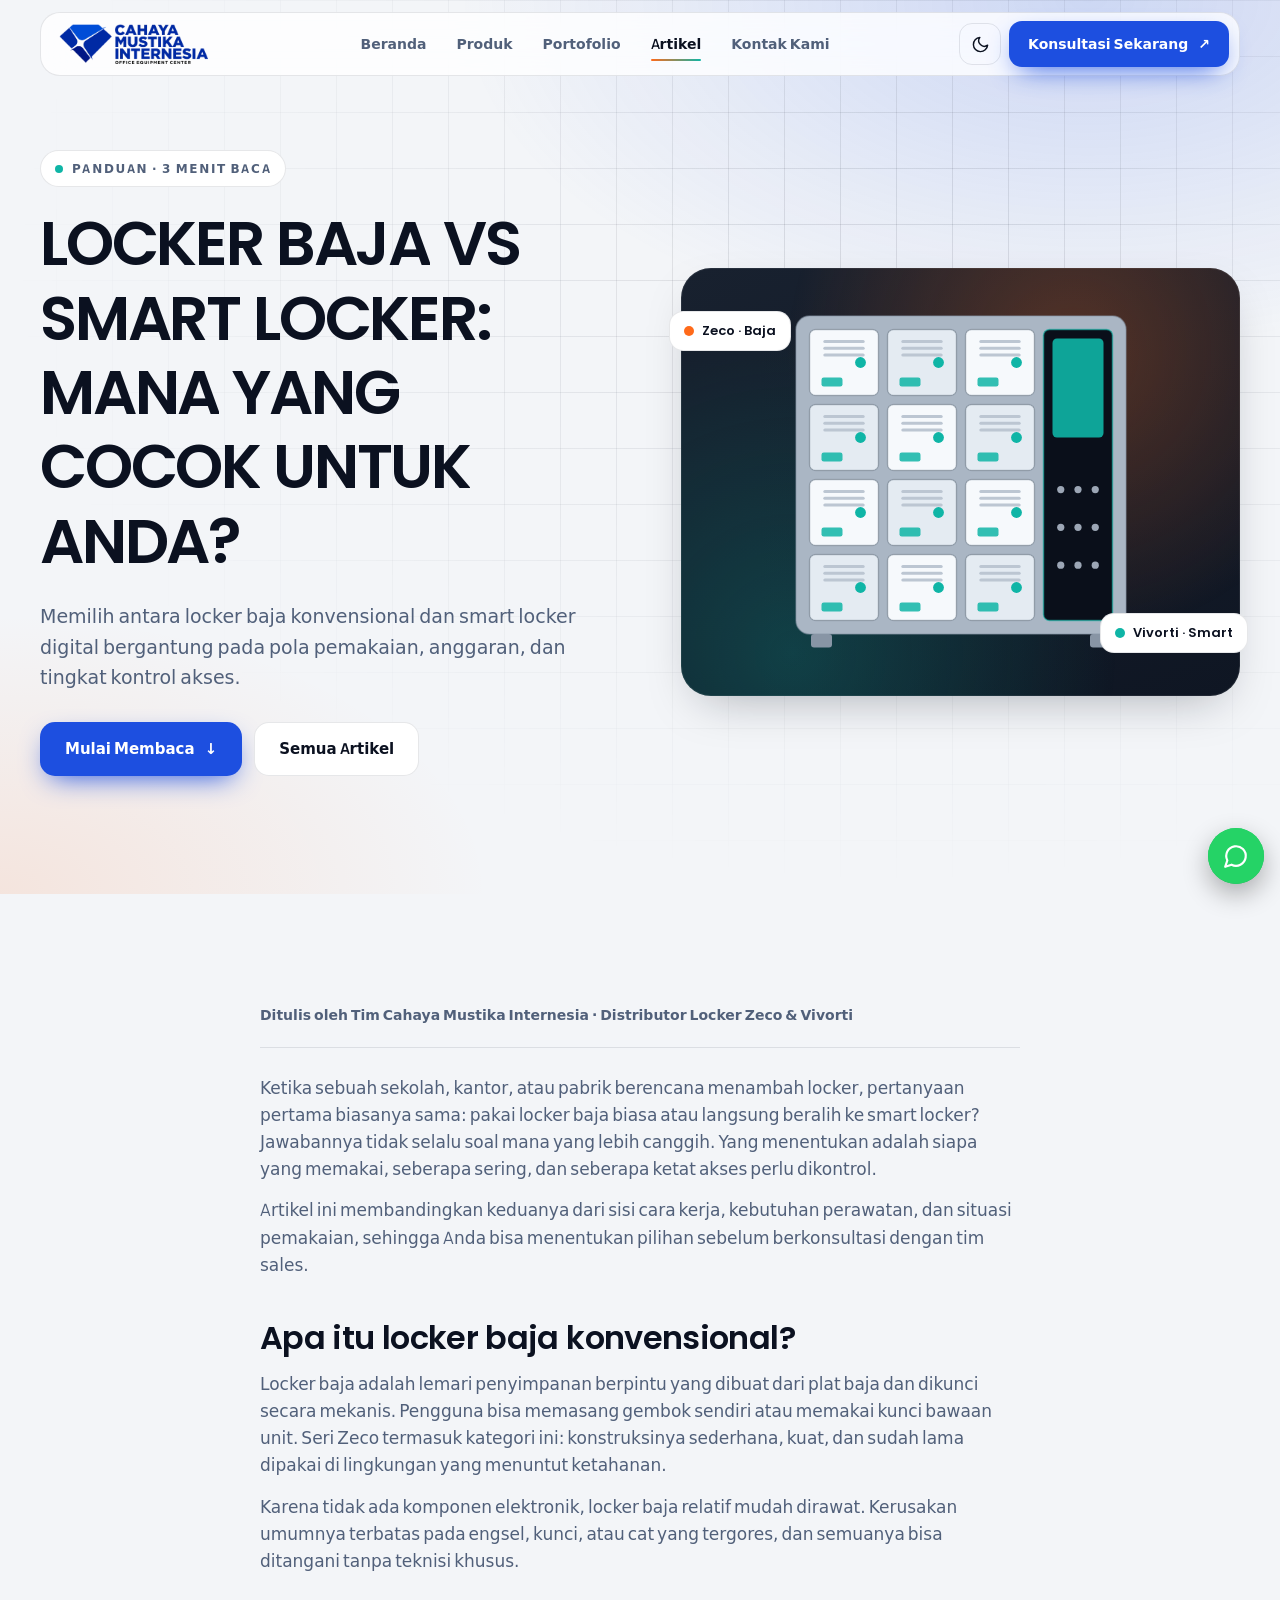
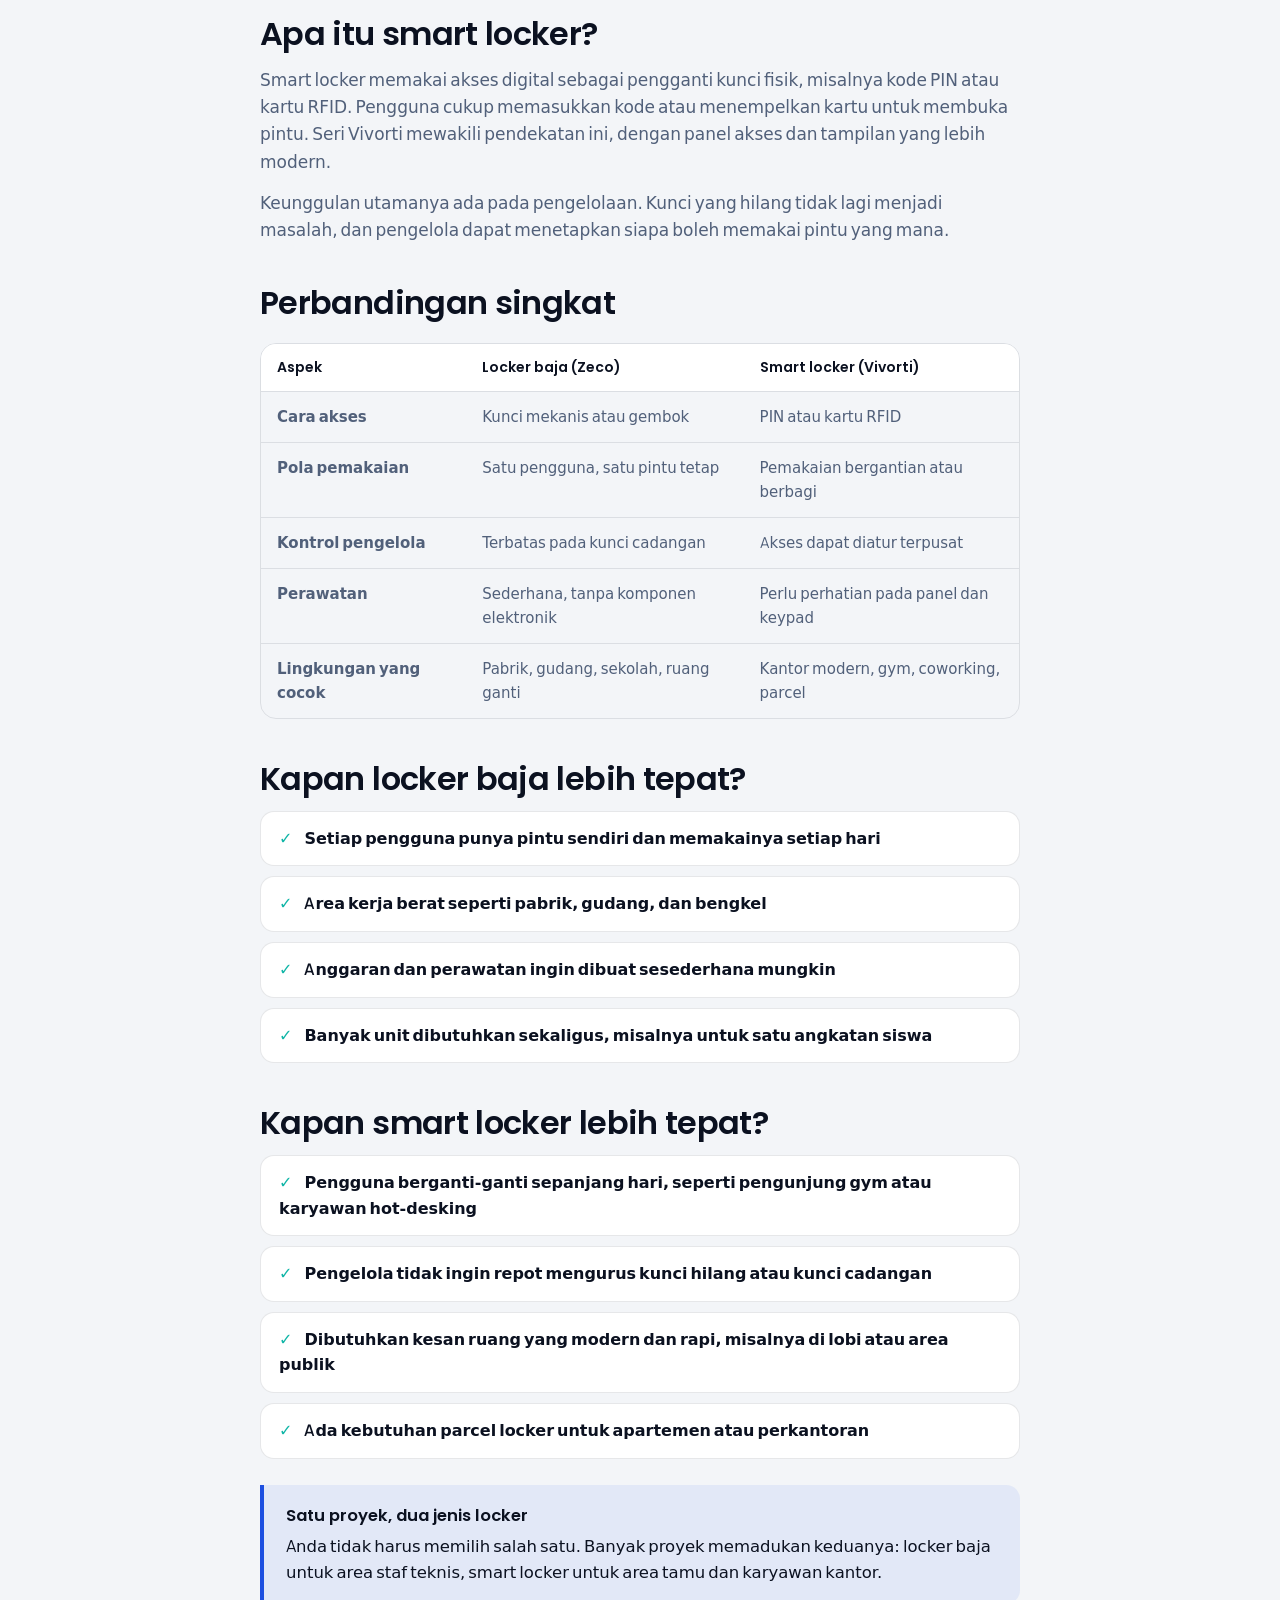
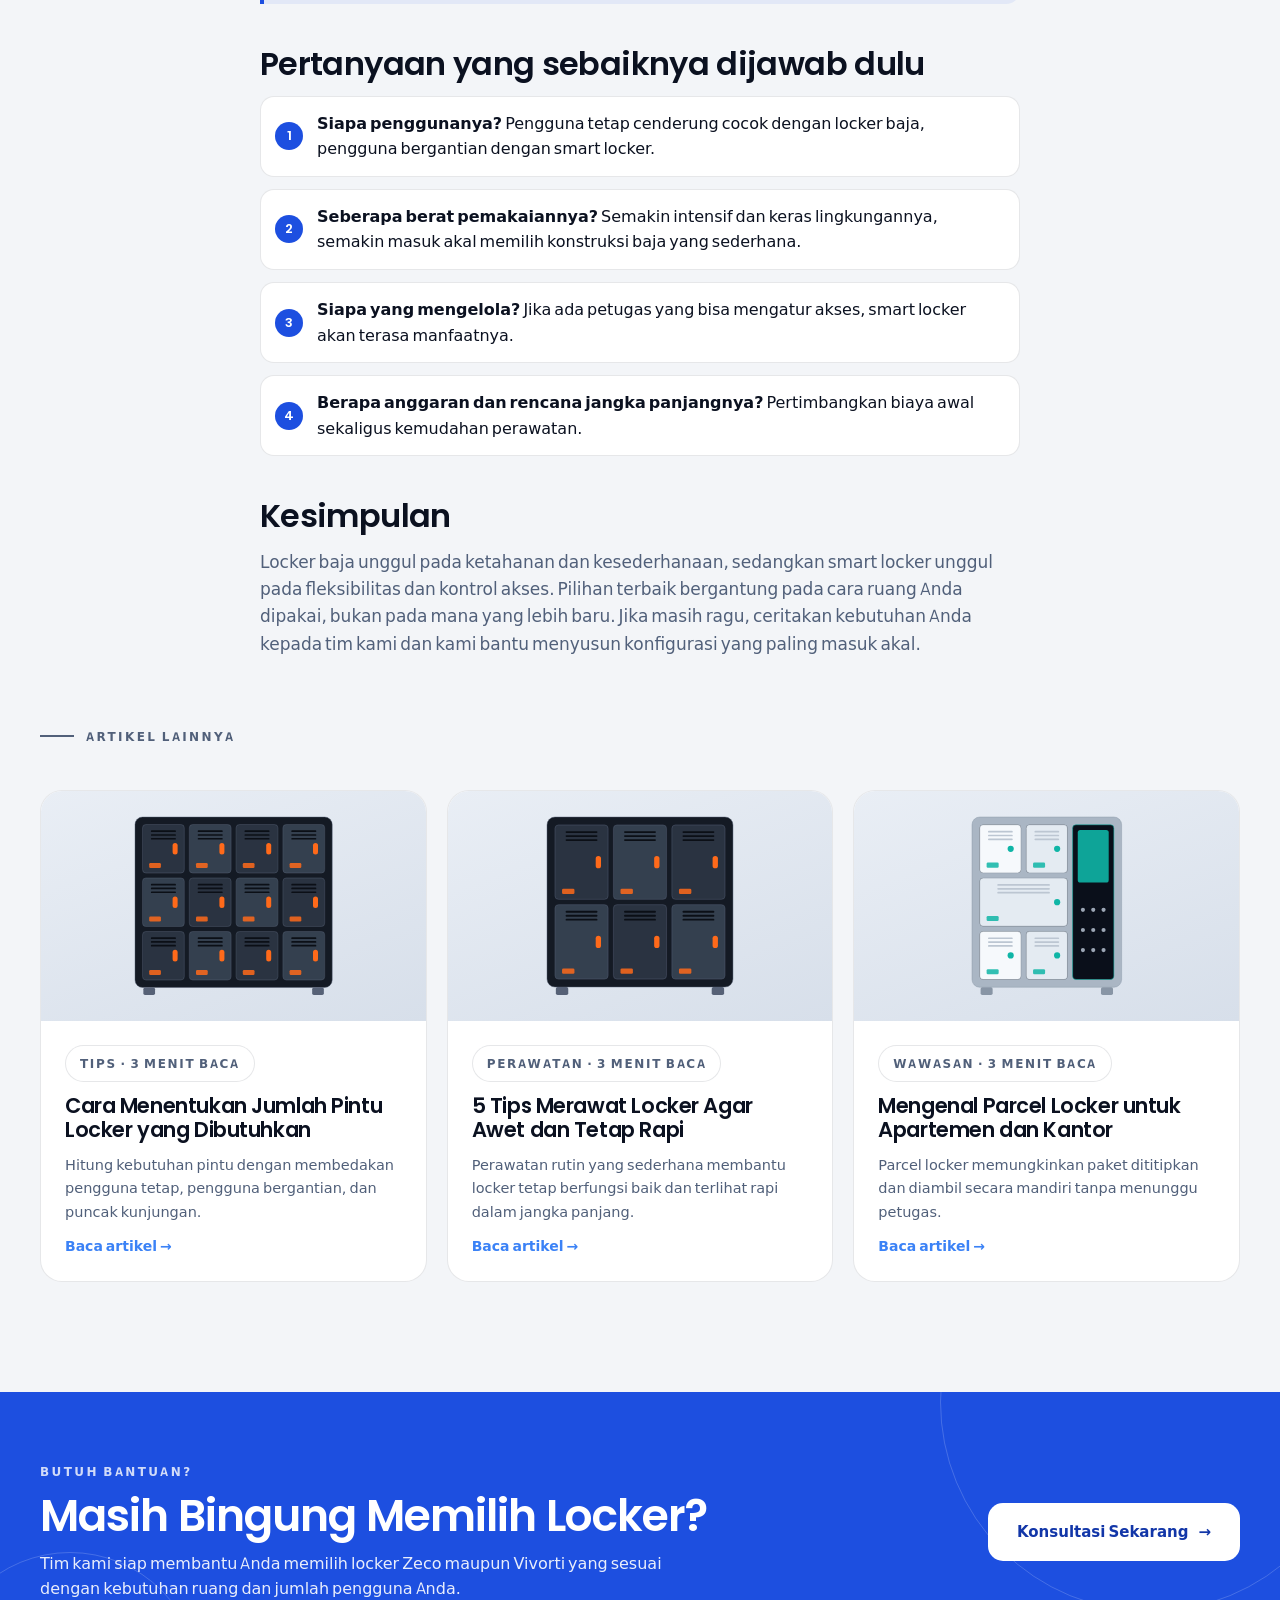
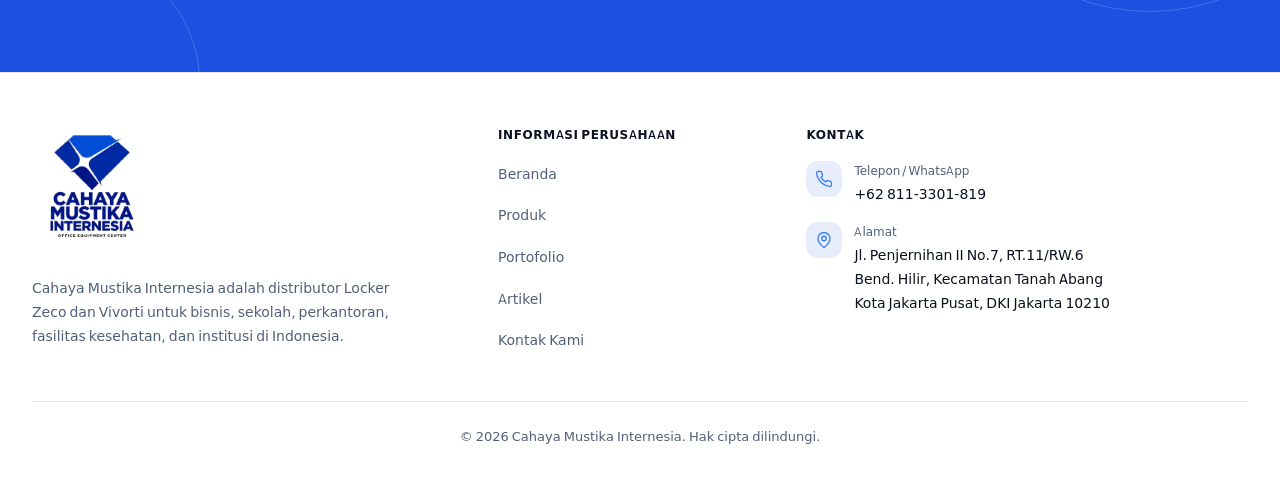
==== commit b003b728: "Upload website Cahaya Mustika Locker" ====
--- a/pages/artikel-locker-baja-vs-smart-locker.html
+++ b/pages/artikel-locker-baja-vs-smart-locker.html
@@ -20,7 +20,7 @@
   <nav class="nav" aria-label="Navigasi utama"><a href="../index.html">Beranda</a><a href="../pages/produk.html">Produk</a><a href="../pages/portofolio.html">Portofolio</a><a href="../pages/artikel.html" aria-current=page>Artikel</a><a href="../pages/kontak.html">Kontak Kami</a></nav>
   <div class="hdr-act">
    <button class="theme" id="theme" type="button" aria-label="Ganti tema"><svg class="moon" viewBox="0 0 24 24" fill="none" stroke="currentColor" stroke-width="1.8" stroke-linecap="round" stroke-linejoin="round"><path d="M21 12.8A9 9 0 1111.2 3a7 7 0 009.8 9.8z"/></svg><svg class="sun" viewBox="0 0 24 24" fill="none" stroke="currentColor" stroke-width="1.8" stroke-linecap="round" stroke-linejoin="round"><circle cx="12" cy="12" r="4"/><path d="M12 2v2M12 20v2M4.9 4.9l1.4 1.4M17.7 17.7l1.4 1.4M2 12h2M20 12h2M4.9 19.1l1.4-1.4M17.7 6.3l1.4-1.4"/></svg></button>
-   <a class="btn btn-primary btn-sm" href="https://wa.me/6281137911115?text=Halo%20Cahaya%20Mustika%20Internesia%2C%20saya%20ingin%20konsultasi%20mengenai%20locker." target="_blank" rel="noopener noreferrer">Konsultasi Sekarang <span class="arr">↗</span></a>
+   <a class="btn btn-primary btn-sm" href="https://wa.me/628113301819?text=Halo%20Cahaya%20Mustika%20Internesia%2C%20saya%20ingin%20konsultasi%20mengenai%20locker." target="_blank" rel="noopener noreferrer">Konsultasi Sekarang <span class="arr">↗</span></a>
    <button class="burger" id="burger" type="button" aria-label="Menu" aria-expanded="false" aria-controls="mnav"><span></span><span></span></button>
   </div>
  </div>
@@ -29,17 +29,17 @@
 <main id="main">
 <section class="hero hero-in"><div class="wrap hero-grid"><div>
 <span class="chip rv"><span class="dot"></span>Panduan · 3 menit baca</span><h1><span class="w"><span style="--w:0">Locker</span></span> <span class="w"><span style="--w:1">Baja</span></span> <span class="w"><span style="--w:2">vs</span></span> <span class="w"><span style="--w:3">Smart</span></span> <span class="w"><span style="--w:4">Locker:</span></span> <span class="w"><span style="--w:5">Mana</span></span> <span class="w"><span style="--w:6">yang</span></span> <span class="w"><span style="--w:7">Cocok</span></span> <span class="w"><span style="--w:8">untuk</span></span> <span class="w"><span style="--w:9">Anda?</span></span></h1><p class="lead rv" style="--d:.5s">Memilih antara locker baja konvensional dan smart locker digital bergantung pada pola pemakaian, anggaran, dan tingkat kontrol akses.</p><div class="hero-cta rv" style="--d:.6s"><a class="btn btn-primary" href="#isi">Mulai Membaca <span class="arr">↓</span></a><a class="btn btn-line" href="artikel.html">Semua Artikel</a></div></div>
-<div class="hero-art rv z" style="--d:.3s"><span class="wall-tag t1"><i style="background:var(--zelt)"></i>Zelt · Baja</span><span class="wall-tag t2"><i style="background:var(--viv)"></i>Vivorti · Smart</span><div class="art loop"><svg viewBox="0 0 220 221" xmlns="http://www.w3.org/2000/svg" role="img" aria-label="Ilustrasi locker viv"><rect x="0" y="0" width="220" height="212" rx="9" fill="#aab6c4" stroke="#8895a5" stroke-opacity=".5"/><rect x="10" y="212" width="14" height="9" rx="2" fill="#8895a5"/><rect x="196" y="212" width="14" height="9" rx="2" fill="#8895a5"/><rect x="9" y="9" width="46" height="44" rx="4" fill="#06090f"/><rect x="13" y="28.8" width="38" height="2" fill="#1c2638"/><rect x="61" y="9" width="46" height="44" rx="4" fill="#06090f"/><rect x="65" y="28.8" width="38" height="2" fill="#1c2638"/><rect x="113" y="9" width="46" height="44" rx="4" fill="#06090f"/><rect x="117" y="28.8" width="38" height="2" fill="#1c2638"/><rect x="9" y="59" width="46" height="44" rx="4" fill="#06090f"/><rect x="13" y="78.8" width="38" height="2" fill="#1c2638"/><rect x="61" y="59" width="46" height="44" rx="4" fill="#06090f"/><rect x="65" y="78.8" width="38" height="2" fill="#1c2638"/><rect x="113" y="59" width="46" height="44" rx="4" fill="#06090f"/><rect x="117" y="78.8" width="38" height="2" fill="#1c2638"/><rect x="9" y="109" width="46" height="44" rx="4" fill="#06090f"/><rect x="13" y="128.8" width="38" height="2" fill="#1c2638"/><rect x="61" y="109" width="46" height="44" rx="4" fill="#06090f"/><rect x="65" y="128.8" width="38" height="2" fill="#1c2638"/><rect x="113" y="109" width="46" height="44" rx="4" fill="#06090f"/><rect x="117" y="128.8" width="38" height="2" fill="#1c2638"/><rect x="9" y="159" width="46" height="44" rx="4" fill="#06090f"/><rect x="13" y="178.8" width="38" height="2" fill="#1c2638"/><rect x="61" y="159" width="46" height="44" rx="4" fill="#06090f"/><rect x="65" y="178.8" width="38" height="2" fill="#1c2638"/><rect x="113" y="159" width="46" height="44" rx="4" fill="#06090f"/><rect x="117" y="178.8" width="38" height="2" fill="#1c2638"/><g class="dr" style="transition-delay:0.00s"><rect x="9" y="9" width="46" height="44" rx="4" fill="#f6f9fc" stroke="#8895a5" stroke-opacity=".55"/><rect x="18.2" y="16.0" width="27.6" height="2" rx="1" fill="#bcc6d2"/><rect x="18.2" y="20.5" width="27.6" height="2" rx="1" fill="#bcc6d2"/><rect x="18.2" y="25.0" width="27.6" height="2" rx="1" fill="#bcc6d2"/><circle cx="43.0" cy="31.0" r="3.6" fill="#0fb5a6"/><rect x="17.0" y="41.0" width="14" height="6" rx="1.5" fill="#0fb5a6" opacity=".85"/></g><g class="dr" style="transition-delay:0.05s"><rect x="61" y="9" width="46" height="44" rx="4" fill="#e4ebf2" stroke="#8895a5" stroke-opacity=".55"/><rect x="70.2" y="16.0" width="27.6" height="2" rx="1" fill="#bcc6d2"/><rect x="70.2" y="20.5" width="27.6" height="2" rx="1" fill="#bcc6d2"/><rect x="70.2" y="25.0" width="27.6" height="2" rx="1" fill="#bcc6d2"/><circle cx="95.0" cy="31.0" r="3.6" fill="#0fb5a6"/><rect x="69.0" y="41.0" width="14" height="6" rx="1.5" fill="#0fb5a6" opacity=".85"/></g><g class="dr" style="transition-delay:0.10s"><rect x="113" y="9" width="46" height="44" rx="4" fill="#f6f9fc" stroke="#8895a5" stroke-opacity=".55"/><rect x="122.2" y="16.0" width="27.6" height="2" rx="1" fill="#bcc6d2"/><rect x="122.2" y="20.5" width="27.6" height="2" rx="1" fill="#bcc6d2"/><rect x="122.2" y="25.0" width="27.6" height="2" rx="1" fill="#bcc6d2"/><circle cx="147.0" cy="31.0" r="3.6" fill="#0fb5a6"/><rect x="121.0" y="41.0" width="14" height="6" rx="1.5" fill="#0fb5a6" opacity=".85"/></g><g class="dr" style="transition-delay:0.15s"><rect x="9" y="59" width="46" height="44" rx="4" fill="#e4ebf2" stroke="#8895a5" stroke-opacity=".55"/><rect x="18.2" y="66.0" width="27.6" height="2" rx="1" fill="#bcc6d2"/><rect x="18.2" y="70.5" width="27.6" height="2" rx="1" fill="#bcc6d2"/><rect x="18.2" y="75.0" width="27.6" height="2" rx="1" fill="#bcc6d2"/><circle cx="43.0" cy="81.0" r="3.6" fill="#0fb5a6"/><rect x="17.0" y="91.0" width="14" height="6" rx="1.5" fill="#0fb5a6" opacity=".85"/></g><g class="dr" style="transition-delay:0.20s"><rect x="61" y="59" width="46" height="44" rx="4" fill="#f6f9fc" stroke="#8895a5" stroke-opacity=".55"/><rect x="70.2" y="66.0" width="27.6" height="2" rx="1" fill="#bcc6d2"/><rect x="70.2" y="70.5" width="27.6" height="2" rx="1" fill="#bcc6d2"/><rect x="70.2" y="75.0" width="27.6" height="2" rx="1" fill="#bcc6d2"/><circle cx="95.0" cy="81.0" r="3.6" fill="#0fb5a6"/><rect x="69.0" y="91.0" width="14" height="6" rx="1.5" fill="#0fb5a6" opacity=".85"/></g><g class="dr" style="transition-delay:0.00s"><rect x="113" y="59" width="46" height="44" rx="4" fill="#e4ebf2" stroke="#8895a5" stroke-opacity=".55"/><rect x="122.2" y="66.0" width="27.6" height="2" rx="1" fill="#bcc6d2"/><rect x="122.2" y="70.5" width="27.6" height="2" rx="1" fill="#bcc6d2"/><rect x="122.2" y="75.0" width="27.6" height="2" rx="1" fill="#bcc6d2"/><circle cx="147.0" cy="81.0" r="3.6" fill="#0fb5a6"/><rect x="121.0" y="91.0" width="14" height="6" rx="1.5" fill="#0fb5a6" opacity=".85"/></g><g class="dr" style="transition-delay:0.05s"><rect x="9" y="109" width="46" height="44" rx="4" fill="#f6f9fc" stroke="#8895a5" stroke-opacity=".55"/><rect x="18.2" y="116.0" width="27.6" height="2" rx="1" fill="#bcc6d2"/><rect x="18.2" y="120.5" width="27.6" height="2" rx="1" fill="#bcc6d2"/><rect x="18.2" y="125.0" width="27.6" height="2" rx="1" fill="#bcc6d2"/><circle cx="43.0" cy="131.0" r="3.6" fill="#0fb5a6"/><rect x="17.0" y="141.0" width="14" height="6" rx="1.5" fill="#0fb5a6" opacity=".85"/></g><g class="dr" style="transition-delay:0.10s"><rect x="61" y="109" width="46" height="44" rx="4" fill="#e4ebf2" stroke="#8895a5" stroke-opacity=".55"/><rect x="70.2" y="116.0" width="27.6" height="2" rx="1" fill="#bcc6d2"/><rect x="70.2" y="120.5" width="27.6" height="2" rx="1" fill="#bcc6d2"/><rect x="70.2" y="125.0" width="27.6" height="2" rx="1" fill="#bcc6d2"/><circle cx="95.0" cy="131.0" r="3.6" fill="#0fb5a6"/><rect x="69.0" y="141.0" width="14" height="6" rx="1.5" fill="#0fb5a6" opacity=".85"/></g><g class="dr" style="transition-delay:0.15s"><rect x="113" y="109" width="46" height="44" rx="4" fill="#f6f9fc" stroke="#8895a5" stroke-opacity=".55"/><rect x="122.2" y="116.0" width="27.6" height="2" rx="1" fill="#bcc6d2"/><rect x="122.2" y="120.5" width="27.6" height="2" rx="1" fill="#bcc6d2"/><rect x="122.2" y="125.0" width="27.6" height="2" rx="1" fill="#bcc6d2"/><circle cx="147.0" cy="131.0" r="3.6" fill="#0fb5a6"/><rect x="121.0" y="141.0" width="14" height="6" rx="1.5" fill="#0fb5a6" opacity=".85"/></g><g class="dr" style="transition-delay:0.20s"><rect x="9" y="159" width="46" height="44" rx="4" fill="#e4ebf2" stroke="#8895a5" stroke-opacity=".55"/><rect x="18.2" y="166.0" width="27.6" height="2" rx="1" fill="#bcc6d2"/><rect x="18.2" y="170.5" width="27.6" height="2" rx="1" fill="#bcc6d2"/><rect x="18.2" y="175.0" width="27.6" height="2" rx="1" fill="#bcc6d2"/><circle cx="43.0" cy="181.0" r="3.6" fill="#0fb5a6"/><rect x="17.0" y="191.0" width="14" height="6" rx="1.5" fill="#0fb5a6" opacity=".85"/></g><g class="dr" style="transition-delay:0.00s"><rect x="61" y="159" width="46" height="44" rx="4" fill="#f6f9fc" stroke="#8895a5" stroke-opacity=".55"/><rect x="70.2" y="166.0" width="27.6" height="2" rx="1" fill="#bcc6d2"/><rect x="70.2" y="170.5" width="27.6" height="2" rx="1" fill="#bcc6d2"/><rect x="70.2" y="175.0" width="27.6" height="2" rx="1" fill="#bcc6d2"/><circle cx="95.0" cy="181.0" r="3.6" fill="#0fb5a6"/><rect x="69.0" y="191.0" width="14" height="6" rx="1.5" fill="#0fb5a6" opacity=".85"/></g><g class="dr" style="transition-delay:0.05s"><rect x="113" y="159" width="46" height="44" rx="4" fill="#e4ebf2" stroke="#8895a5" stroke-opacity=".55"/><rect x="122.2" y="166.0" width="27.6" height="2" rx="1" fill="#bcc6d2"/><rect x="122.2" y="170.5" width="27.6" height="2" rx="1" fill="#bcc6d2"/><rect x="122.2" y="175.0" width="27.6" height="2" rx="1" fill="#bcc6d2"/><circle cx="147.0" cy="181.0" r="3.6" fill="#0fb5a6"/><rect x="121.0" y="191.0" width="14" height="6" rx="1.5" fill="#0fb5a6" opacity=".85"/></g><rect x="165" y="9" width="46" height="194" rx="4" fill="#0a0f1a" stroke="#0fb5a6" stroke-opacity=".6"/><rect x="171" y="15" width="34" height="66.0" rx="3" fill="#0fb5a6" opacity=".9"/><circle cx="176.5" cy="115.7" r="2.4" fill="#cdd9ea" opacity=".75"/><circle cx="188.0" cy="115.7" r="2.4" fill="#cdd9ea" opacity=".75"/><circle cx="199.5" cy="115.7" r="2.4" fill="#cdd9ea" opacity=".75"/><circle cx="176.5" cy="140.9" r="2.4" fill="#cdd9ea" opacity=".75"/><circle cx="188.0" cy="140.9" r="2.4" fill="#cdd9ea" opacity=".75"/><circle cx="199.5" cy="140.9" r="2.4" fill="#cdd9ea" opacity=".75"/><circle cx="176.5" cy="166.1" r="2.4" fill="#cdd9ea" opacity=".75"/><circle cx="188.0" cy="166.1" r="2.4" fill="#cdd9ea" opacity=".75"/><circle cx="199.5" cy="166.1" r="2.4" fill="#cdd9ea" opacity=".75"/></svg></div></div></div></section><section class="sec" id="isi"><div class="wrap"><article class="prose rv"><p class="byline">Ditulis oleh Tim Cahaya Mustika Internesia · Distributor Locker Zelt &amp; Vivorti</p>
+<div class="hero-art rv z" style="--d:.3s"><span class="wall-tag t1"><i style="background:var(--Zeco)"></i>Zeco · Baja</span><span class="wall-tag t2"><i style="background:var(--viv)"></i>Vivorti · Smart</span><div class="art loop"><svg viewBox="0 0 220 221" xmlns="http://www.w3.org/2000/svg" role="img" aria-label="Ilustrasi locker viv"><rect x="0" y="0" width="220" height="212" rx="9" fill="#aab6c4" stroke="#8895a5" stroke-opacity=".5"/><rect x="10" y="212" width="14" height="9" rx="2" fill="#8895a5"/><rect x="196" y="212" width="14" height="9" rx="2" fill="#8895a5"/><rect x="9" y="9" width="46" height="44" rx="4" fill="#06090f"/><rect x="13" y="28.8" width="38" height="2" fill="#1c2638"/><rect x="61" y="9" width="46" height="44" rx="4" fill="#06090f"/><rect x="65" y="28.8" width="38" height="2" fill="#1c2638"/><rect x="113" y="9" width="46" height="44" rx="4" fill="#06090f"/><rect x="117" y="28.8" width="38" height="2" fill="#1c2638"/><rect x="9" y="59" width="46" height="44" rx="4" fill="#06090f"/><rect x="13" y="78.8" width="38" height="2" fill="#1c2638"/><rect x="61" y="59" width="46" height="44" rx="4" fill="#06090f"/><rect x="65" y="78.8" width="38" height="2" fill="#1c2638"/><rect x="113" y="59" width="46" height="44" rx="4" fill="#06090f"/><rect x="117" y="78.8" width="38" height="2" fill="#1c2638"/><rect x="9" y="109" width="46" height="44" rx="4" fill="#06090f"/><rect x="13" y="128.8" width="38" height="2" fill="#1c2638"/><rect x="61" y="109" width="46" height="44" rx="4" fill="#06090f"/><rect x="65" y="128.8" width="38" height="2" fill="#1c2638"/><rect x="113" y="109" width="46" height="44" rx="4" fill="#06090f"/><rect x="117" y="128.8" width="38" height="2" fill="#1c2638"/><rect x="9" y="159" width="46" height="44" rx="4" fill="#06090f"/><rect x="13" y="178.8" width="38" height="2" fill="#1c2638"/><rect x="61" y="159" width="46" height="44" rx="4" fill="#06090f"/><rect x="65" y="178.8" width="38" height="2" fill="#1c2638"/><rect x="113" y="159" width="46" height="44" rx="4" fill="#06090f"/><rect x="117" y="178.8" width="38" height="2" fill="#1c2638"/><g class="dr" style="transition-delay:0.00s"><rect x="9" y="9" width="46" height="44" rx="4" fill="#f6f9fc" stroke="#8895a5" stroke-opacity=".55"/><rect x="18.2" y="16.0" width="27.6" height="2" rx="1" fill="#bcc6d2"/><rect x="18.2" y="20.5" width="27.6" height="2" rx="1" fill="#bcc6d2"/><rect x="18.2" y="25.0" width="27.6" height="2" rx="1" fill="#bcc6d2"/><circle cx="43.0" cy="31.0" r="3.6" fill="#0fb5a6"/><rect x="17.0" y="41.0" width="14" height="6" rx="1.5" fill="#0fb5a6" opacity=".85"/></g><g class="dr" style="transition-delay:0.05s"><rect x="61" y="9" width="46" height="44" rx="4" fill="#e4ebf2" stroke="#8895a5" stroke-opacity=".55"/><rect x="70.2" y="16.0" width="27.6" height="2" rx="1" fill="#bcc6d2"/><rect x="70.2" y="20.5" width="27.6" height="2" rx="1" fill="#bcc6d2"/><rect x="70.2" y="25.0" width="27.6" height="2" rx="1" fill="#bcc6d2"/><circle cx="95.0" cy="31.0" r="3.6" fill="#0fb5a6"/><rect x="69.0" y="41.0" width="14" height="6" rx="1.5" fill="#0fb5a6" opacity=".85"/></g><g class="dr" style="transition-delay:0.10s"><rect x="113" y="9" width="46" height="44" rx="4" fill="#f6f9fc" stroke="#8895a5" stroke-opacity=".55"/><rect x="122.2" y="16.0" width="27.6" height="2" rx="1" fill="#bcc6d2"/><rect x="122.2" y="20.5" width="27.6" height="2" rx="1" fill="#bcc6d2"/><rect x="122.2" y="25.0" width="27.6" height="2" rx="1" fill="#bcc6d2"/><circle cx="147.0" cy="31.0" r="3.6" fill="#0fb5a6"/><rect x="121.0" y="41.0" width="14" height="6" rx="1.5" fill="#0fb5a6" opacity=".85"/></g><g class="dr" style="transition-delay:0.15s"><rect x="9" y="59" width="46" height="44" rx="4" fill="#e4ebf2" stroke="#8895a5" stroke-opacity=".55"/><rect x="18.2" y="66.0" width="27.6" height="2" rx="1" fill="#bcc6d2"/><rect x="18.2" y="70.5" width="27.6" height="2" rx="1" fill="#bcc6d2"/><rect x="18.2" y="75.0" width="27.6" height="2" rx="1" fill="#bcc6d2"/><circle cx="43.0" cy="81.0" r="3.6" fill="#0fb5a6"/><rect x="17.0" y="91.0" width="14" height="6" rx="1.5" fill="#0fb5a6" opacity=".85"/></g><g class="dr" style="transition-delay:0.20s"><rect x="61" y="59" width="46" height="44" rx="4" fill="#f6f9fc" stroke="#8895a5" stroke-opacity=".55"/><rect x="70.2" y="66.0" width="27.6" height="2" rx="1" fill="#bcc6d2"/><rect x="70.2" y="70.5" width="27.6" height="2" rx="1" fill="#bcc6d2"/><rect x="70.2" y="75.0" width="27.6" height="2" rx="1" fill="#bcc6d2"/><circle cx="95.0" cy="81.0" r="3.6" fill="#0fb5a6"/><rect x="69.0" y="91.0" width="14" height="6" rx="1.5" fill="#0fb5a6" opacity=".85"/></g><g class="dr" style="transition-delay:0.00s"><rect x="113" y="59" width="46" height="44" rx="4" fill="#e4ebf2" stroke="#8895a5" stroke-opacity=".55"/><rect x="122.2" y="66.0" width="27.6" height="2" rx="1" fill="#bcc6d2"/><rect x="122.2" y="70.5" width="27.6" height="2" rx="1" fill="#bcc6d2"/><rect x="122.2" y="75.0" width="27.6" height="2" rx="1" fill="#bcc6d2"/><circle cx="147.0" cy="81.0" r="3.6" fill="#0fb5a6"/><rect x="121.0" y="91.0" width="14" height="6" rx="1.5" fill="#0fb5a6" opacity=".85"/></g><g class="dr" style="transition-delay:0.05s"><rect x="9" y="109" width="46" height="44" rx="4" fill="#f6f9fc" stroke="#8895a5" stroke-opacity=".55"/><rect x="18.2" y="116.0" width="27.6" height="2" rx="1" fill="#bcc6d2"/><rect x="18.2" y="120.5" width="27.6" height="2" rx="1" fill="#bcc6d2"/><rect x="18.2" y="125.0" width="27.6" height="2" rx="1" fill="#bcc6d2"/><circle cx="43.0" cy="131.0" r="3.6" fill="#0fb5a6"/><rect x="17.0" y="141.0" width="14" height="6" rx="1.5" fill="#0fb5a6" opacity=".85"/></g><g class="dr" style="transition-delay:0.10s"><rect x="61" y="109" width="46" height="44" rx="4" fill="#e4ebf2" stroke="#8895a5" stroke-opacity=".55"/><rect x="70.2" y="116.0" width="27.6" height="2" rx="1" fill="#bcc6d2"/><rect x="70.2" y="120.5" width="27.6" height="2" rx="1" fill="#bcc6d2"/><rect x="70.2" y="125.0" width="27.6" height="2" rx="1" fill="#bcc6d2"/><circle cx="95.0" cy="131.0" r="3.6" fill="#0fb5a6"/><rect x="69.0" y="141.0" width="14" height="6" rx="1.5" fill="#0fb5a6" opacity=".85"/></g><g class="dr" style="transition-delay:0.15s"><rect x="113" y="109" width="46" height="44" rx="4" fill="#f6f9fc" stroke="#8895a5" stroke-opacity=".55"/><rect x="122.2" y="116.0" width="27.6" height="2" rx="1" fill="#bcc6d2"/><rect x="122.2" y="120.5" width="27.6" height="2" rx="1" fill="#bcc6d2"/><rect x="122.2" y="125.0" width="27.6" height="2" rx="1" fill="#bcc6d2"/><circle cx="147.0" cy="131.0" r="3.6" fill="#0fb5a6"/><rect x="121.0" y="141.0" width="14" height="6" rx="1.5" fill="#0fb5a6" opacity=".85"/></g><g class="dr" style="transition-delay:0.20s"><rect x="9" y="159" width="46" height="44" rx="4" fill="#e4ebf2" stroke="#8895a5" stroke-opacity=".55"/><rect x="18.2" y="166.0" width="27.6" height="2" rx="1" fill="#bcc6d2"/><rect x="18.2" y="170.5" width="27.6" height="2" rx="1" fill="#bcc6d2"/><rect x="18.2" y="175.0" width="27.6" height="2" rx="1" fill="#bcc6d2"/><circle cx="43.0" cy="181.0" r="3.6" fill="#0fb5a6"/><rect x="17.0" y="191.0" width="14" height="6" rx="1.5" fill="#0fb5a6" opacity=".85"/></g><g class="dr" style="transition-delay:0.00s"><rect x="61" y="159" width="46" height="44" rx="4" fill="#f6f9fc" stroke="#8895a5" stroke-opacity=".55"/><rect x="70.2" y="166.0" width="27.6" height="2" rx="1" fill="#bcc6d2"/><rect x="70.2" y="170.5" width="27.6" height="2" rx="1" fill="#bcc6d2"/><rect x="70.2" y="175.0" width="27.6" height="2" rx="1" fill="#bcc6d2"/><circle cx="95.0" cy="181.0" r="3.6" fill="#0fb5a6"/><rect x="69.0" y="191.0" width="14" height="6" rx="1.5" fill="#0fb5a6" opacity=".85"/></g><g class="dr" style="transition-delay:0.05s"><rect x="113" y="159" width="46" height="44" rx="4" fill="#e4ebf2" stroke="#8895a5" stroke-opacity=".55"/><rect x="122.2" y="166.0" width="27.6" height="2" rx="1" fill="#bcc6d2"/><rect x="122.2" y="170.5" width="27.6" height="2" rx="1" fill="#bcc6d2"/><rect x="122.2" y="175.0" width="27.6" height="2" rx="1" fill="#bcc6d2"/><circle cx="147.0" cy="181.0" r="3.6" fill="#0fb5a6"/><rect x="121.0" y="191.0" width="14" height="6" rx="1.5" fill="#0fb5a6" opacity=".85"/></g><rect x="165" y="9" width="46" height="194" rx="4" fill="#0a0f1a" stroke="#0fb5a6" stroke-opacity=".6"/><rect x="171" y="15" width="34" height="66.0" rx="3" fill="#0fb5a6" opacity=".9"/><circle cx="176.5" cy="115.7" r="2.4" fill="#cdd9ea" opacity=".75"/><circle cx="188.0" cy="115.7" r="2.4" fill="#cdd9ea" opacity=".75"/><circle cx="199.5" cy="115.7" r="2.4" fill="#cdd9ea" opacity=".75"/><circle cx="176.5" cy="140.9" r="2.4" fill="#cdd9ea" opacity=".75"/><circle cx="188.0" cy="140.9" r="2.4" fill="#cdd9ea" opacity=".75"/><circle cx="199.5" cy="140.9" r="2.4" fill="#cdd9ea" opacity=".75"/><circle cx="176.5" cy="166.1" r="2.4" fill="#cdd9ea" opacity=".75"/><circle cx="188.0" cy="166.1" r="2.4" fill="#cdd9ea" opacity=".75"/><circle cx="199.5" cy="166.1" r="2.4" fill="#cdd9ea" opacity=".75"/></svg></div></div></div></section><section class="sec" id="isi"><div class="wrap"><article class="prose rv"><p class="byline">Ditulis oleh Tim Cahaya Mustika Internesia · Distributor Locker Zeco &amp; Vivorti</p>
 <p>Ketika sebuah sekolah, kantor, atau pabrik berencana menambah locker, pertanyaan pertama biasanya sama: pakai locker baja biasa atau langsung beralih ke smart locker? Jawabannya tidak selalu soal mana yang lebih canggih. Yang menentukan adalah siapa yang memakai, seberapa sering, dan seberapa ketat akses perlu dikontrol.</p>
 <p>Artikel ini membandingkan keduanya dari sisi cara kerja, kebutuhan perawatan, dan situasi pemakaian, sehingga Anda bisa menentukan pilihan sebelum berkonsultasi dengan tim sales.</p>
 <h2>Apa itu locker baja konvensional?</h2>
-<p>Locker baja adalah lemari penyimpanan berpintu yang dibuat dari plat baja dan dikunci secara mekanis. Pengguna bisa memasang gembok sendiri atau memakai kunci bawaan unit. Seri Zelt termasuk kategori ini: konstruksinya sederhana, kuat, dan sudah lama dipakai di lingkungan yang menuntut ketahanan.</p>
+<p>Locker baja adalah lemari penyimpanan berpintu yang dibuat dari plat baja dan dikunci secara mekanis. Pengguna bisa memasang gembok sendiri atau memakai kunci bawaan unit. Seri Zeco termasuk kategori ini: konstruksinya sederhana, kuat, dan sudah lama dipakai di lingkungan yang menuntut ketahanan.</p>
 <p>Karena tidak ada komponen elektronik, locker baja relatif mudah dirawat. Kerusakan umumnya terbatas pada engsel, kunci, atau cat yang tergores, dan semuanya bisa ditangani tanpa teknisi khusus.</p>
 <h2>Apa itu smart locker?</h2>
 <p>Smart locker memakai akses digital sebagai pengganti kunci fisik, misalnya kode PIN atau kartu RFID. Pengguna cukup memasukkan kode atau menempelkan kartu untuk membuka pintu. Seri Vivorti mewakili pendekatan ini, dengan panel akses dan tampilan yang lebih modern.</p>
 <p>Keunggulan utamanya ada pada pengelolaan. Kunci yang hilang tidak lagi menjadi masalah, dan pengelola dapat menetapkan siapa boleh memakai pintu yang mana.</p>
 <h2>Perbandingan singkat</h2>
-<div class="tbl"><table><thead><tr><th>Aspek</th><th>Locker baja (Zelt)</th><th>Smart locker (Vivorti)</th></tr></thead><tbody>
+<div class="tbl"><table><thead><tr><th>Aspek</th><th>Locker baja (Zeco)</th><th>Smart locker (Vivorti)</th></tr></thead><tbody>
 <tr><td>Cara akses</td><td>Kunci mekanis atau gembok</td><td>PIN atau kartu RFID</td></tr>
 <tr><td>Pola pemakaian</td><td>Satu pengguna, satu pintu tetap</td><td>Pemakaian bergantian atau berbagi</td></tr>
 <tr><td>Kontrol pengelola</td><td>Terbatas pada kunci cadangan</td><td>Akses dapat diatur terpusat</td></tr>
@@ -55,23 +55,23 @@
 <ol><li><b>Siapa penggunanya?</b> Pengguna tetap cenderung cocok dengan locker baja, pengguna bergantian dengan smart locker.</li><li><b>Seberapa berat pemakaiannya?</b> Semakin intensif dan keras lingkungannya, semakin masuk akal memilih konstruksi baja yang sederhana.</li><li><b>Siapa yang mengelola?</b> Jika ada petugas yang bisa mengatur akses, smart locker akan terasa manfaatnya.</li><li><b>Berapa anggaran dan rencana jangka panjangnya?</b> Pertimbangkan biaya awal sekaligus kemudahan perawatan.</li></ol>
 <h2>Kesimpulan</h2>
 <p>Locker baja unggul pada ketahanan dan kesederhanaan, sedangkan smart locker unggul pada fleksibilitas dan kontrol akses. Pilihan terbaik bergantung pada cara ruang Anda dipakai, bukan pada mana yang lebih baru. Jika masih ragu, ceritakan kebutuhan Anda kepada tim kami dan kami bantu menyusun konfigurasi yang paling masuk akal.</p></article>
-<div class="sec-h" style="margin-top:70px"><div><p class="eyebrow rv">Artikel Lainnya</p></div></div><div class="agrid3"><a class="acard rv" href="artikel-menentukan-jumlah-pintu-locker.html"><div class="acard-art"><div class="art"><svg viewBox="0 0 236 213" xmlns="http://www.w3.org/2000/svg" role="img" aria-label="Ilustrasi locker zelt"><rect x="0" y="0" width="236" height="204" rx="9" fill="#141a24" stroke="#566176" stroke-opacity=".5"/><rect x="10" y="204" width="14" height="9" rx="2" fill="#566176"/><rect x="212" y="204" width="14" height="9" rx="2" fill="#566176"/><rect x="9" y="9" width="50" height="58" rx="4" fill="#06090f"/><rect x="13" y="35.1" width="42" height="2" fill="#1c2638"/><rect x="65" y="9" width="50" height="58" rx="4" fill="#06090f"/><rect x="69" y="35.1" width="42" height="2" fill="#1c2638"/><rect x="121" y="9" width="50" height="58" rx="4" fill="#06090f"/><rect x="125" y="35.1" width="42" height="2" fill="#1c2638"/><rect x="177" y="9" width="50" height="58" rx="4" fill="#06090f"/><rect x="181" y="35.1" width="42" height="2" fill="#1c2638"/><rect x="9" y="73" width="50" height="58" rx="4" fill="#06090f"/><rect x="13" y="99.1" width="42" height="2" fill="#1c2638"/><rect x="65" y="73" width="50" height="58" rx="4" fill="#06090f"/><rect x="69" y="99.1" width="42" height="2" fill="#1c2638"/><rect x="121" y="73" width="50" height="58" rx="4" fill="#06090f"/><rect x="125" y="99.1" width="42" height="2" fill="#1c2638"/><rect x="177" y="73" width="50" height="58" rx="4" fill="#06090f"/><rect x="181" y="99.1" width="42" height="2" fill="#1c2638"/><rect x="9" y="137" width="50" height="58" rx="4" fill="#06090f"/><rect x="13" y="163.1" width="42" height="2" fill="#1c2638"/><rect x="65" y="137" width="50" height="58" rx="4" fill="#06090f"/><rect x="69" y="163.1" width="42" height="2" fill="#1c2638"/><rect x="121" y="137" width="50" height="58" rx="4" fill="#06090f"/><rect x="125" y="163.1" width="42" height="2" fill="#1c2638"/><rect x="177" y="137" width="50" height="58" rx="4" fill="#06090f"/><rect x="181" y="163.1" width="42" height="2" fill="#1c2638"/><g class="dr" style="transition-delay:0.00s"><rect x="9" y="9" width="50" height="58" rx="4" fill="#2a3341" stroke="#566176" stroke-opacity=".55"/><rect x="19.0" y="16.0" width="30.0" height="2" rx="1" fill="#0b0f16"/><rect x="19.0" y="20.5" width="30.0" height="2" rx="1" fill="#0b0f16"/><rect x="19.0" y="25.0" width="30.0" height="2" rx="1" fill="#0b0f16"/><rect x="45.0" y="31.0" width="6" height="14" rx="3" fill="#ff6a1a"/><rect x="17.0" y="55.0" width="14" height="6" rx="1.5" fill="#ff6a1a" opacity=".85"/></g><g class="dr" style="transition-delay:0.05s"><rect x="65" y="9" width="50" height="58" rx="4" fill="#34404f" stroke="#566176" stroke-opacity=".55"/><rect x="75.0" y="16.0" width="30.0" height="2" rx="1" fill="#0b0f16"/><rect x="75.0" y="20.5" width="30.0" height="2" rx="1" fill="#0b0f16"/><rect x="75.0" y="25.0" width="30.0" height="2" rx="1" fill="#0b0f16"/><rect x="101.0" y="31.0" width="6" height="14" rx="3" fill="#ff6a1a"/><rect x="73.0" y="55.0" width="14" height="6" rx="1.5" fill="#ff6a1a" opacity=".85"/></g><g class="dr" style="transition-delay:0.10s"><rect x="121" y="9" width="50" height="58" rx="4" fill="#2a3341" stroke="#566176" stroke-opacity=".55"/><rect x="131.0" y="16.0" width="30.0" height="2" rx="1" fill="#0b0f16"/><rect x="131.0" y="20.5" width="30.0" height="2" rx="1" fill="#0b0f16"/><rect x="131.0" y="25.0" width="30.0" height="2" rx="1" fill="#0b0f16"/><rect x="157.0" y="31.0" width="6" height="14" rx="3" fill="#ff6a1a"/><rect x="129.0" y="55.0" width="14" height="6" rx="1.5" fill="#ff6a1a" opacity=".85"/></g><g class="dr" style="transition-delay:0.15s"><rect x="177" y="9" width="50" height="58" rx="4" fill="#34404f" stroke="#566176" stroke-opacity=".55"/><rect x="187.0" y="16.0" width="30.0" height="2" rx="1" fill="#0b0f16"/><rect x="187.0" y="20.5" width="30.0" height="2" rx="1" fill="#0b0f16"/><rect x="187.0" y="25.0" width="30.0" height="2" rx="1" fill="#0b0f16"/><rect x="213.0" y="31.0" width="6" height="14" rx="3" fill="#ff6a1a"/><rect x="185.0" y="55.0" width="14" height="6" rx="1.5" fill="#ff6a1a" opacity=".85"/></g><g class="dr" style="transition-delay:0.20s"><rect x="9" y="73" width="50" height="58" rx="4" fill="#34404f" stroke="#566176" stroke-opacity=".55"/><rect x="19.0" y="80.0" width="30.0" height="2" rx="1" fill="#0b0f16"/><rect x="19.0" y="84.5" width="30.0" height="2" rx="1" fill="#0b0f16"/><rect x="19.0" y="89.0" width="30.0" height="2" rx="1" fill="#0b0f16"/><rect x="45.0" y="95.0" width="6" height="14" rx="3" fill="#ff6a1a"/><rect x="17.0" y="119.0" width="14" height="6" rx="1.5" fill="#ff6a1a" opacity=".85"/></g><g class="dr" style="transition-delay:0.00s"><rect x="65" y="73" width="50" height="58" rx="4" fill="#2a3341" stroke="#566176" stroke-opacity=".55"/><rect x="75.0" y="80.0" width="30.0" height="2" rx="1" fill="#0b0f16"/><rect x="75.0" y="84.5" width="30.0" height="2" rx="1" fill="#0b0f16"/><rect x="75.0" y="89.0" width="30.0" height="2" rx="1" fill="#0b0f16"/><rect x="101.0" y="95.0" width="6" height="14" rx="3" fill="#ff6a1a"/><rect x="73.0" y="119.0" width="14" height="6" rx="1.5" fill="#ff6a1a" opacity=".85"/></g><g class="dr" style="transition-delay:0.05s"><rect x="121" y="73" width="50" height="58" rx="4" fill="#34404f" stroke="#566176" stroke-opacity=".55"/><rect x="131.0" y="80.0" width="30.0" height="2" rx="1" fill="#0b0f16"/><rect x="131.0" y="84.5" width="30.0" height="2" rx="1" fill="#0b0f16"/><rect x="131.0" y="89.0" width="30.0" height="2" rx="1" fill="#0b0f16"/><rect x="157.0" y="95.0" width="6" height="14" rx="3" fill="#ff6a1a"/><rect x="129.0" y="119.0" width="14" height="6" rx="1.5" fill="#ff6a1a" opacity=".85"/></g><g class="dr" style="transition-delay:0.10s"><rect x="177" y="73" width="50" height="58" rx="4" fill="#2a3341" stroke="#566176" stroke-opacity=".55"/><rect x="187.0" y="80.0" width="30.0" height="2" rx="1" fill="#0b0f16"/><rect x="187.0" y="84.5" width="30.0" height="2" rx="1" fill="#0b0f16"/><rect x="187.0" y="89.0" width="30.0" height="2" rx="1" fill="#0b0f16"/><rect x="213.0" y="95.0" width="6" height="14" rx="3" fill="#ff6a1a"/><rect x="185.0" y="119.0" width="14" height="6" rx="1.5" fill="#ff6a1a" opacity=".85"/></g><g class="dr" style="transition-delay:0.15s"><rect x="9" y="137" width="50" height="58" rx="4" fill="#2a3341" stroke="#566176" stroke-opacity=".55"/><rect x="19.0" y="144.0" width="30.0" height="2" rx="1" fill="#0b0f16"/><rect x="19.0" y="148.5" width="30.0" height="2" rx="1" fill="#0b0f16"/><rect x="19.0" y="153.0" width="30.0" height="2" rx="1" fill="#0b0f16"/><rect x="45.0" y="159.0" width="6" height="14" rx="3" fill="#ff6a1a"/><rect x="17.0" y="183.0" width="14" height="6" rx="1.5" fill="#ff6a1a" opacity=".85"/></g><g class="dr" style="transition-delay:0.20s"><rect x="65" y="137" width="50" height="58" rx="4" fill="#34404f" stroke="#566176" stroke-opacity=".55"/><rect x="75.0" y="144.0" width="30.0" height="2" rx="1" fill="#0b0f16"/><rect x="75.0" y="148.5" width="30.0" height="2" rx="1" fill="#0b0f16"/><rect x="75.0" y="153.0" width="30.0" height="2" rx="1" fill="#0b0f16"/><rect x="101.0" y="159.0" width="6" height="14" rx="3" fill="#ff6a1a"/><rect x="73.0" y="183.0" width="14" height="6" rx="1.5" fill="#ff6a1a" opacity=".85"/></g><g class="dr" style="transition-delay:0.00s"><rect x="121" y="137" width="50" height="58" rx="4" fill="#2a3341" stroke="#566176" stroke-opacity=".55"/><rect x="131.0" y="144.0" width="30.0" height="2" rx="1" fill="#0b0f16"/><rect x="131.0" y="148.5" width="30.0" height="2" rx="1" fill="#0b0f16"/><rect x="131.0" y="153.0" width="30.0" height="2" rx="1" fill="#0b0f16"/><rect x="157.0" y="159.0" width="6" height="14" rx="3" fill="#ff6a1a"/><rect x="129.0" y="183.0" width="14" height="6" rx="1.5" fill="#ff6a1a" opacity=".85"/></g><g class="dr" style="transition-delay:0.05s"><rect x="177" y="137" width="50" height="58" rx="4" fill="#34404f" stroke="#566176" stroke-opacity=".55"/><rect x="187.0" y="144.0" width="30.0" height="2" rx="1" fill="#0b0f16"/><rect x="187.0" y="148.5" width="30.0" height="2" rx="1" fill="#0b0f16"/><rect x="187.0" y="153.0" width="30.0" height="2" rx="1" fill="#0b0f16"/><rect x="213.0" y="159.0" width="6" height="14" rx="3" fill="#ff6a1a"/><rect x="185.0" y="183.0" width="14" height="6" rx="1.5" fill="#ff6a1a" opacity=".85"/></g></svg></div></div><div class="acard-body"><span class="chip">Tips · 3 menit baca</span><h3>Cara Menentukan Jumlah Pintu Locker yang Dibutuhkan</h3><p>Hitung kebutuhan pintu dengan membedakan pengguna tetap, pengguna bergantian, dan puncak kunjungan.</p><span class="more">Baca artikel <span class="arr">→</span></span></div></a><a class="acard rv" href="artikel-tips-merawat-locker.html"><div class="acard-art"><div class="art"><svg viewBox="0 0 210 201" xmlns="http://www.w3.org/2000/svg" role="img" aria-label="Ilustrasi locker zelt"><rect x="0" y="0" width="210" height="192" rx="9" fill="#141a24" stroke="#566176" stroke-opacity=".5"/><rect x="10" y="192" width="14" height="9" rx="2" fill="#566176"/><rect x="186" y="192" width="14" height="9" rx="2" fill="#566176"/><rect x="9" y="9" width="60" height="84" rx="4" fill="#06090f"/><rect x="13" y="46.800000000000004" width="52" height="2" fill="#1c2638"/><rect x="75" y="9" width="60" height="84" rx="4" fill="#06090f"/><rect x="79" y="46.800000000000004" width="52" height="2" fill="#1c2638"/><rect x="141" y="9" width="60" height="84" rx="4" fill="#06090f"/><rect x="145" y="46.800000000000004" width="52" height="2" fill="#1c2638"/><rect x="9" y="99" width="60" height="84" rx="4" fill="#06090f"/><rect x="13" y="136.8" width="52" height="2" fill="#1c2638"/><rect x="75" y="99" width="60" height="84" rx="4" fill="#06090f"/><rect x="79" y="136.8" width="52" height="2" fill="#1c2638"/><rect x="141" y="99" width="60" height="84" rx="4" fill="#06090f"/><rect x="145" y="136.8" width="52" height="2" fill="#1c2638"/><g class="dr" style="transition-delay:0.00s"><rect x="9" y="9" width="60" height="84" rx="4" fill="#2a3341" stroke="#566176" stroke-opacity=".55"/><rect x="21.0" y="16.0" width="36.0" height="2" rx="1" fill="#0b0f16"/><rect x="21.0" y="20.5" width="36.0" height="2" rx="1" fill="#0b0f16"/><rect x="21.0" y="25.0" width="36.0" height="2" rx="1" fill="#0b0f16"/><rect x="55.0" y="44.0" width="6" height="14" rx="3" fill="#ff6a1a"/><rect x="17.0" y="81.0" width="14" height="6" rx="1.5" fill="#ff6a1a" opacity=".85"/></g><g class="dr" style="transition-delay:0.05s"><rect x="75" y="9" width="60" height="84" rx="4" fill="#34404f" stroke="#566176" stroke-opacity=".55"/><rect x="87.0" y="16.0" width="36.0" height="2" rx="1" fill="#0b0f16"/><rect x="87.0" y="20.5" width="36.0" height="2" rx="1" fill="#0b0f16"/><rect x="87.0" y="25.0" width="36.0" height="2" rx="1" fill="#0b0f16"/><rect x="121.0" y="44.0" width="6" height="14" rx="3" fill="#ff6a1a"/><rect x="83.0" y="81.0" width="14" height="6" rx="1.5" fill="#ff6a1a" opacity=".85"/></g><g class="dr" style="transition-delay:0.10s"><rect x="141" y="9" width="60" height="84" rx="4" fill="#2a3341" stroke="#566176" stroke-opacity=".55"/><rect x="153.0" y="16.0" width="36.0" height="2" rx="1" fill="#0b0f16"/><rect x="153.0" y="20.5" width="36.0" height="2" rx="1" fill="#0b0f16"/><rect x="153.0" y="25.0" width="36.0" height="2" rx="1" fill="#0b0f16"/><rect x="187.0" y="44.0" width="6" height="14" rx="3" fill="#ff6a1a"/><rect x="149.0" y="81.0" width="14" height="6" rx="1.5" fill="#ff6a1a" opacity=".85"/></g><g class="dr" style="transition-delay:0.15s"><rect x="9" y="99" width="60" height="84" rx="4" fill="#34404f" stroke="#566176" stroke-opacity=".55"/><rect x="21.0" y="106.0" width="36.0" height="2" rx="1" fill="#0b0f16"/><rect x="21.0" y="110.5" width="36.0" height="2" rx="1" fill="#0b0f16"/><rect x="21.0" y="115.0" width="36.0" height="2" rx="1" fill="#0b0f16"/><rect x="55.0" y="134.0" width="6" height="14" rx="3" fill="#ff6a1a"/><rect x="17.0" y="171.0" width="14" height="6" rx="1.5" fill="#ff6a1a" opacity=".85"/></g><g class="dr" style="transition-delay:0.20s"><rect x="75" y="99" width="60" height="84" rx="4" fill="#2a3341" stroke="#566176" stroke-opacity=".55"/><rect x="87.0" y="106.0" width="36.0" height="2" rx="1" fill="#0b0f16"/><rect x="87.0" y="110.5" width="36.0" height="2" rx="1" fill="#0b0f16"/><rect x="87.0" y="115.0" width="36.0" height="2" rx="1" fill="#0b0f16"/><rect x="121.0" y="134.0" width="6" height="14" rx="3" fill="#ff6a1a"/><rect x="83.0" y="171.0" width="14" height="6" rx="1.5" fill="#ff6a1a" opacity=".85"/></g><g class="dr" style="transition-delay:0.00s"><rect x="141" y="99" width="60" height="84" rx="4" fill="#34404f" stroke="#566176" stroke-opacity=".55"/><rect x="153.0" y="106.0" width="36.0" height="2" rx="1" fill="#0b0f16"/><rect x="153.0" y="110.5" width="36.0" height="2" rx="1" fill="#0b0f16"/><rect x="153.0" y="115.0" width="36.0" height="2" rx="1" fill="#0b0f16"/><rect x="187.0" y="134.0" width="6" height="14" rx="3" fill="#ff6a1a"/><rect x="149.0" y="171.0" width="14" height="6" rx="1.5" fill="#ff6a1a" opacity=".85"/></g></svg></div></div><div class="acard-body"><span class="chip">Perawatan · 3 menit baca</span><h3>5 Tips Merawat Locker Agar Awet dan Tetap Rapi</h3><p>Perawatan rutin yang sederhana membantu locker tetap berfungsi baik dan terlihat rapi dalam jangka panjang.</p><span class="more">Baca artikel <span class="arr">→</span></span></div></a><a class="acard rv" href="artikel-parcel-locker-apartemen-kantor.html"><div class="acard-art"><div class="art"><svg viewBox="0 0 174 207" xmlns="http://www.w3.org/2000/svg" role="img" aria-label="Ilustrasi locker viv"><rect x="0" y="0" width="174" height="198" rx="9" fill="#aab6c4" stroke="#8895a5" stroke-opacity=".5"/><rect x="10" y="198" width="14" height="9" rx="2" fill="#8895a5"/><rect x="150" y="198" width="14" height="9" rx="2" fill="#8895a5"/><rect x="9" y="9" width="48" height="56" rx="4" fill="#06090f"/><rect x="13" y="34.2" width="40" height="2" fill="#1c2638"/><rect x="63" y="9" width="48" height="56" rx="4" fill="#06090f"/><rect x="67" y="34.2" width="40" height="2" fill="#1c2638"/><rect x="9" y="71" width="102" height="56" rx="4" fill="#06090f"/><rect x="13" y="96.2" width="94" height="2" fill="#1c2638"/><rect x="9" y="133" width="48" height="56" rx="4" fill="#06090f"/><rect x="13" y="158.2" width="40" height="2" fill="#1c2638"/><rect x="63" y="133" width="48" height="56" rx="4" fill="#06090f"/><rect x="67" y="158.2" width="40" height="2" fill="#1c2638"/><g class="dr" style="transition-delay:0.00s"><rect x="9" y="9" width="48" height="56" rx="4" fill="#f6f9fc" stroke="#8895a5" stroke-opacity=".55"/><rect x="18.6" y="16.0" width="28.8" height="2" rx="1" fill="#bcc6d2"/><rect x="18.6" y="20.5" width="28.8" height="2" rx="1" fill="#bcc6d2"/><rect x="18.6" y="25.0" width="28.8" height="2" rx="1" fill="#bcc6d2"/><circle cx="45.0" cy="37.0" r="3.6" fill="#0fb5a6"/><rect x="17.0" y="53.0" width="14" height="6" rx="1.5" fill="#0fb5a6" opacity=".85"/></g><g class="dr" style="transition-delay:0.05s"><rect x="63" y="9" width="48" height="56" rx="4" fill="#e4ebf2" stroke="#8895a5" stroke-opacity=".55"/><rect x="72.6" y="16.0" width="28.8" height="2" rx="1" fill="#bcc6d2"/><rect x="72.6" y="20.5" width="28.8" height="2" rx="1" fill="#bcc6d2"/><rect x="72.6" y="25.0" width="28.8" height="2" rx="1" fill="#bcc6d2"/><circle cx="99.0" cy="37.0" r="3.6" fill="#0fb5a6"/><rect x="71.0" y="53.0" width="14" height="6" rx="1.5" fill="#0fb5a6" opacity=".85"/></g><g class="dr" style="transition-delay:0.10s"><rect x="9" y="71" width="102" height="56" rx="4" fill="#e4ebf2" stroke="#8895a5" stroke-opacity=".55"/><rect x="29.4" y="78.0" width="61.2" height="2" rx="1" fill="#bcc6d2"/><rect x="29.4" y="82.5" width="61.2" height="2" rx="1" fill="#bcc6d2"/><rect x="29.4" y="87.0" width="61.2" height="2" rx="1" fill="#bcc6d2"/><circle cx="99.0" cy="99.0" r="3.6" fill="#0fb5a6"/><rect x="17.0" y="115.0" width="14" height="6" rx="1.5" fill="#0fb5a6" opacity=".85"/></g><g class="dr" style="transition-delay:0.15s"><rect x="9" y="133" width="48" height="56" rx="4" fill="#f6f9fc" stroke="#8895a5" stroke-opacity=".55"/><rect x="18.6" y="140.0" width="28.8" height="2" rx="1" fill="#bcc6d2"/><rect x="18.6" y="144.5" width="28.8" height="2" rx="1" fill="#bcc6d2"/><rect x="18.6" y="149.0" width="28.8" height="2" rx="1" fill="#bcc6d2"/><circle cx="45.0" cy="161.0" r="3.6" fill="#0fb5a6"/><rect x="17.0" y="177.0" width="14" height="6" rx="1.5" fill="#0fb5a6" opacity=".85"/></g><g class="dr" style="transition-delay:0.20s"><rect x="63" y="133" width="48" height="56" rx="4" fill="#e4ebf2" stroke="#8895a5" stroke-opacity=".55"/><rect x="72.6" y="140.0" width="28.8" height="2" rx="1" fill="#bcc6d2"/><rect x="72.6" y="144.5" width="28.8" height="2" rx="1" fill="#bcc6d2"/><rect x="72.6" y="149.0" width="28.8" height="2" rx="1" fill="#bcc6d2"/><circle cx="99.0" cy="161.0" r="3.6" fill="#0fb5a6"/><rect x="71.0" y="177.0" width="14" height="6" rx="1.5" fill="#0fb5a6" opacity=".85"/></g><rect x="117" y="9" width="48" height="180" rx="4" fill="#0a0f1a" stroke="#0fb5a6" stroke-opacity=".6"/><rect x="123" y="15" width="36" height="61.2" rx="3" fill="#0fb5a6" opacity=".9"/><circle cx="129.0" cy="108.0" r="2.4" fill="#cdd9ea" opacity=".75"/><circle cx="141.0" cy="108.0" r="2.4" fill="#cdd9ea" opacity=".75"/><circle cx="153.0" cy="108.0" r="2.4" fill="#cdd9ea" opacity=".75"/><circle cx="129.0" cy="131.4" r="2.4" fill="#cdd9ea" opacity=".75"/><circle cx="141.0" cy="131.4" r="2.4" fill="#cdd9ea" opacity=".75"/><circle cx="153.0" cy="131.4" r="2.4" fill="#cdd9ea" opacity=".75"/><circle cx="129.0" cy="154.8" r="2.4" fill="#cdd9ea" opacity=".75"/><circle cx="141.0" cy="154.8" r="2.4" fill="#cdd9ea" opacity=".75"/><circle cx="153.0" cy="154.8" r="2.4" fill="#cdd9ea" opacity=".75"/></svg></div></div><div class="acard-body"><span class="chip">Wawasan · 3 menit baca</span><h3>Mengenal Parcel Locker untuk Apartemen dan Kantor</h3><p>Parcel locker memungkinkan paket dititipkan dan diambil secara mandiri tanpa menunggu petugas.</p><span class="more">Baca artikel <span class="arr">→</span></span></div></a></div></div></section></main>
-<section class="cta" aria-label="Konsultasi Locker"><div class="wrap cta-in"><div><p class="lab">BUTUH BANTUAN?</p><h2>Masih Bingung Memilih Locker?</h2><p>Tim kami siap membantu Anda memilih locker Zelt maupun Vivorti yang sesuai dengan kebutuhan ruang dan jumlah pengguna Anda.</p></div><a class="btn" href="https://wa.me/6281137911115?text=Halo%20Cahaya%20Mustika%20Internesia%2C%20saya%20ingin%20berkonsultasi%20mengenai%20locker%20Zelt%20dan%20Vivorti%20untuk%20proyek%20saya." target="_blank" rel="noopener noreferrer">Konsultasi Sekarang <span class="arr">→</span></a></div></section>
+<div class="sec-h" style="margin-top:70px"><div><p class="eyebrow rv">Artikel Lainnya</p></div></div><div class="agrid3"><a class="acard rv" href="artikel-menentukan-jumlah-pintu-locker.html"><div class="acard-art"><div class="art"><svg viewBox="0 0 236 213" xmlns="http://www.w3.org/2000/svg" role="img" aria-label="Ilustrasi locker Zeco"><rect x="0" y="0" width="236" height="204" rx="9" fill="#141a24" stroke="#566176" stroke-opacity=".5"/><rect x="10" y="204" width="14" height="9" rx="2" fill="#566176"/><rect x="212" y="204" width="14" height="9" rx="2" fill="#566176"/><rect x="9" y="9" width="50" height="58" rx="4" fill="#06090f"/><rect x="13" y="35.1" width="42" height="2" fill="#1c2638"/><rect x="65" y="9" width="50" height="58" rx="4" fill="#06090f"/><rect x="69" y="35.1" width="42" height="2" fill="#1c2638"/><rect x="121" y="9" width="50" height="58" rx="4" fill="#06090f"/><rect x="125" y="35.1" width="42" height="2" fill="#1c2638"/><rect x="177" y="9" width="50" height="58" rx="4" fill="#06090f"/><rect x="181" y="35.1" width="42" height="2" fill="#1c2638"/><rect x="9" y="73" width="50" height="58" rx="4" fill="#06090f"/><rect x="13" y="99.1" width="42" height="2" fill="#1c2638"/><rect x="65" y="73" width="50" height="58" rx="4" fill="#06090f"/><rect x="69" y="99.1" width="42" height="2" fill="#1c2638"/><rect x="121" y="73" width="50" height="58" rx="4" fill="#06090f"/><rect x="125" y="99.1" width="42" height="2" fill="#1c2638"/><rect x="177" y="73" width="50" height="58" rx="4" fill="#06090f"/><rect x="181" y="99.1" width="42" height="2" fill="#1c2638"/><rect x="9" y="137" width="50" height="58" rx="4" fill="#06090f"/><rect x="13" y="163.1" width="42" height="2" fill="#1c2638"/><rect x="65" y="137" width="50" height="58" rx="4" fill="#06090f"/><rect x="69" y="163.1" width="42" height="2" fill="#1c2638"/><rect x="121" y="137" width="50" height="58" rx="4" fill="#06090f"/><rect x="125" y="163.1" width="42" height="2" fill="#1c2638"/><rect x="177" y="137" width="50" height="58" rx="4" fill="#06090f"/><rect x="181" y="163.1" width="42" height="2" fill="#1c2638"/><g class="dr" style="transition-delay:0.00s"><rect x="9" y="9" width="50" height="58" rx="4" fill="#2a3341" stroke="#566176" stroke-opacity=".55"/><rect x="19.0" y="16.0" width="30.0" height="2" rx="1" fill="#0b0f16"/><rect x="19.0" y="20.5" width="30.0" height="2" rx="1" fill="#0b0f16"/><rect x="19.0" y="25.0" width="30.0" height="2" rx="1" fill="#0b0f16"/><rect x="45.0" y="31.0" width="6" height="14" rx="3" fill="#ff6a1a"/><rect x="17.0" y="55.0" width="14" height="6" rx="1.5" fill="#ff6a1a" opacity=".85"/></g><g class="dr" style="transition-delay:0.05s"><rect x="65" y="9" width="50" height="58" rx="4" fill="#34404f" stroke="#566176" stroke-opacity=".55"/><rect x="75.0" y="16.0" width="30.0" height="2" rx="1" fill="#0b0f16"/><rect x="75.0" y="20.5" width="30.0" height="2" rx="1" fill="#0b0f16"/><rect x="75.0" y="25.0" width="30.0" height="2" rx="1" fill="#0b0f16"/><rect x="101.0" y="31.0" width="6" height="14" rx="3" fill="#ff6a1a"/><rect x="73.0" y="55.0" width="14" height="6" rx="1.5" fill="#ff6a1a" opacity=".85"/></g><g class="dr" style="transition-delay:0.10s"><rect x="121" y="9" width="50" height="58" rx="4" fill="#2a3341" stroke="#566176" stroke-opacity=".55"/><rect x="131.0" y="16.0" width="30.0" height="2" rx="1" fill="#0b0f16"/><rect x="131.0" y="20.5" width="30.0" height="2" rx="1" fill="#0b0f16"/><rect x="131.0" y="25.0" width="30.0" height="2" rx="1" fill="#0b0f16"/><rect x="157.0" y="31.0" width="6" height="14" rx="3" fill="#ff6a1a"/><rect x="129.0" y="55.0" width="14" height="6" rx="1.5" fill="#ff6a1a" opacity=".85"/></g><g class="dr" style="transition-delay:0.15s"><rect x="177" y="9" width="50" height="58" rx="4" fill="#34404f" stroke="#566176" stroke-opacity=".55"/><rect x="187.0" y="16.0" width="30.0" height="2" rx="1" fill="#0b0f16"/><rect x="187.0" y="20.5" width="30.0" height="2" rx="1" fill="#0b0f16"/><rect x="187.0" y="25.0" width="30.0" height="2" rx="1" fill="#0b0f16"/><rect x="213.0" y="31.0" width="6" height="14" rx="3" fill="#ff6a1a"/><rect x="185.0" y="55.0" width="14" height="6" rx="1.5" fill="#ff6a1a" opacity=".85"/></g><g class="dr" style="transition-delay:0.20s"><rect x="9" y="73" width="50" height="58" rx="4" fill="#34404f" stroke="#566176" stroke-opacity=".55"/><rect x="19.0" y="80.0" width="30.0" height="2" rx="1" fill="#0b0f16"/><rect x="19.0" y="84.5" width="30.0" height="2" rx="1" fill="#0b0f16"/><rect x="19.0" y="89.0" width="30.0" height="2" rx="1" fill="#0b0f16"/><rect x="45.0" y="95.0" width="6" height="14" rx="3" fill="#ff6a1a"/><rect x="17.0" y="119.0" width="14" height="6" rx="1.5" fill="#ff6a1a" opacity=".85"/></g><g class="dr" style="transition-delay:0.00s"><rect x="65" y="73" width="50" height="58" rx="4" fill="#2a3341" stroke="#566176" stroke-opacity=".55"/><rect x="75.0" y="80.0" width="30.0" height="2" rx="1" fill="#0b0f16"/><rect x="75.0" y="84.5" width="30.0" height="2" rx="1" fill="#0b0f16"/><rect x="75.0" y="89.0" width="30.0" height="2" rx="1" fill="#0b0f16"/><rect x="101.0" y="95.0" width="6" height="14" rx="3" fill="#ff6a1a"/><rect x="73.0" y="119.0" width="14" height="6" rx="1.5" fill="#ff6a1a" opacity=".85"/></g><g class="dr" style="transition-delay:0.05s"><rect x="121" y="73" width="50" height="58" rx="4" fill="#34404f" stroke="#566176" stroke-opacity=".55"/><rect x="131.0" y="80.0" width="30.0" height="2" rx="1" fill="#0b0f16"/><rect x="131.0" y="84.5" width="30.0" height="2" rx="1" fill="#0b0f16"/><rect x="131.0" y="89.0" width="30.0" height="2" rx="1" fill="#0b0f16"/><rect x="157.0" y="95.0" width="6" height="14" rx="3" fill="#ff6a1a"/><rect x="129.0" y="119.0" width="14" height="6" rx="1.5" fill="#ff6a1a" opacity=".85"/></g><g class="dr" style="transition-delay:0.10s"><rect x="177" y="73" width="50" height="58" rx="4" fill="#2a3341" stroke="#566176" stroke-opacity=".55"/><rect x="187.0" y="80.0" width="30.0" height="2" rx="1" fill="#0b0f16"/><rect x="187.0" y="84.5" width="30.0" height="2" rx="1" fill="#0b0f16"/><rect x="187.0" y="89.0" width="30.0" height="2" rx="1" fill="#0b0f16"/><rect x="213.0" y="95.0" width="6" height="14" rx="3" fill="#ff6a1a"/><rect x="185.0" y="119.0" width="14" height="6" rx="1.5" fill="#ff6a1a" opacity=".85"/></g><g class="dr" style="transition-delay:0.15s"><rect x="9" y="137" width="50" height="58" rx="4" fill="#2a3341" stroke="#566176" stroke-opacity=".55"/><rect x="19.0" y="144.0" width="30.0" height="2" rx="1" fill="#0b0f16"/><rect x="19.0" y="148.5" width="30.0" height="2" rx="1" fill="#0b0f16"/><rect x="19.0" y="153.0" width="30.0" height="2" rx="1" fill="#0b0f16"/><rect x="45.0" y="159.0" width="6" height="14" rx="3" fill="#ff6a1a"/><rect x="17.0" y="183.0" width="14" height="6" rx="1.5" fill="#ff6a1a" opacity=".85"/></g><g class="dr" style="transition-delay:0.20s"><rect x="65" y="137" width="50" height="58" rx="4" fill="#34404f" stroke="#566176" stroke-opacity=".55"/><rect x="75.0" y="144.0" width="30.0" height="2" rx="1" fill="#0b0f16"/><rect x="75.0" y="148.5" width="30.0" height="2" rx="1" fill="#0b0f16"/><rect x="75.0" y="153.0" width="30.0" height="2" rx="1" fill="#0b0f16"/><rect x="101.0" y="159.0" width="6" height="14" rx="3" fill="#ff6a1a"/><rect x="73.0" y="183.0" width="14" height="6" rx="1.5" fill="#ff6a1a" opacity=".85"/></g><g class="dr" style="transition-delay:0.00s"><rect x="121" y="137" width="50" height="58" rx="4" fill="#2a3341" stroke="#566176" stroke-opacity=".55"/><rect x="131.0" y="144.0" width="30.0" height="2" rx="1" fill="#0b0f16"/><rect x="131.0" y="148.5" width="30.0" height="2" rx="1" fill="#0b0f16"/><rect x="131.0" y="153.0" width="30.0" height="2" rx="1" fill="#0b0f16"/><rect x="157.0" y="159.0" width="6" height="14" rx="3" fill="#ff6a1a"/><rect x="129.0" y="183.0" width="14" height="6" rx="1.5" fill="#ff6a1a" opacity=".85"/></g><g class="dr" style="transition-delay:0.05s"><rect x="177" y="137" width="50" height="58" rx="4" fill="#34404f" stroke="#566176" stroke-opacity=".55"/><rect x="187.0" y="144.0" width="30.0" height="2" rx="1" fill="#0b0f16"/><rect x="187.0" y="148.5" width="30.0" height="2" rx="1" fill="#0b0f16"/><rect x="187.0" y="153.0" width="30.0" height="2" rx="1" fill="#0b0f16"/><rect x="213.0" y="159.0" width="6" height="14" rx="3" fill="#ff6a1a"/><rect x="185.0" y="183.0" width="14" height="6" rx="1.5" fill="#ff6a1a" opacity=".85"/></g></svg></div></div><div class="acard-body"><span class="chip">Tips · 3 menit baca</span><h3>Cara Menentukan Jumlah Pintu Locker yang Dibutuhkan</h3><p>Hitung kebutuhan pintu dengan membedakan pengguna tetap, pengguna bergantian, dan puncak kunjungan.</p><span class="more">Baca artikel <span class="arr">→</span></span></div></a><a class="acard rv" href="artikel-tips-merawat-locker.html"><div class="acard-art"><div class="art"><svg viewBox="0 0 210 201" xmlns="http://www.w3.org/2000/svg" role="img" aria-label="Ilustrasi locker Zeco"><rect x="0" y="0" width="210" height="192" rx="9" fill="#141a24" stroke="#566176" stroke-opacity=".5"/><rect x="10" y="192" width="14" height="9" rx="2" fill="#566176"/><rect x="186" y="192" width="14" height="9" rx="2" fill="#566176"/><rect x="9" y="9" width="60" height="84" rx="4" fill="#06090f"/><rect x="13" y="46.800000000000004" width="52" height="2" fill="#1c2638"/><rect x="75" y="9" width="60" height="84" rx="4" fill="#06090f"/><rect x="79" y="46.800000000000004" width="52" height="2" fill="#1c2638"/><rect x="141" y="9" width="60" height="84" rx="4" fill="#06090f"/><rect x="145" y="46.800000000000004" width="52" height="2" fill="#1c2638"/><rect x="9" y="99" width="60" height="84" rx="4" fill="#06090f"/><rect x="13" y="136.8" width="52" height="2" fill="#1c2638"/><rect x="75" y="99" width="60" height="84" rx="4" fill="#06090f"/><rect x="79" y="136.8" width="52" height="2" fill="#1c2638"/><rect x="141" y="99" width="60" height="84" rx="4" fill="#06090f"/><rect x="145" y="136.8" width="52" height="2" fill="#1c2638"/><g class="dr" style="transition-delay:0.00s"><rect x="9" y="9" width="60" height="84" rx="4" fill="#2a3341" stroke="#566176" stroke-opacity=".55"/><rect x="21.0" y="16.0" width="36.0" height="2" rx="1" fill="#0b0f16"/><rect x="21.0" y="20.5" width="36.0" height="2" rx="1" fill="#0b0f16"/><rect x="21.0" y="25.0" width="36.0" height="2" rx="1" fill="#0b0f16"/><rect x="55.0" y="44.0" width="6" height="14" rx="3" fill="#ff6a1a"/><rect x="17.0" y="81.0" width="14" height="6" rx="1.5" fill="#ff6a1a" opacity=".85"/></g><g class="dr" style="transition-delay:0.05s"><rect x="75" y="9" width="60" height="84" rx="4" fill="#34404f" stroke="#566176" stroke-opacity=".55"/><rect x="87.0" y="16.0" width="36.0" height="2" rx="1" fill="#0b0f16"/><rect x="87.0" y="20.5" width="36.0" height="2" rx="1" fill="#0b0f16"/><rect x="87.0" y="25.0" width="36.0" height="2" rx="1" fill="#0b0f16"/><rect x="121.0" y="44.0" width="6" height="14" rx="3" fill="#ff6a1a"/><rect x="83.0" y="81.0" width="14" height="6" rx="1.5" fill="#ff6a1a" opacity=".85"/></g><g class="dr" style="transition-delay:0.10s"><rect x="141" y="9" width="60" height="84" rx="4" fill="#2a3341" stroke="#566176" stroke-opacity=".55"/><rect x="153.0" y="16.0" width="36.0" height="2" rx="1" fill="#0b0f16"/><rect x="153.0" y="20.5" width="36.0" height="2" rx="1" fill="#0b0f16"/><rect x="153.0" y="25.0" width="36.0" height="2" rx="1" fill="#0b0f16"/><rect x="187.0" y="44.0" width="6" height="14" rx="3" fill="#ff6a1a"/><rect x="149.0" y="81.0" width="14" height="6" rx="1.5" fill="#ff6a1a" opacity=".85"/></g><g class="dr" style="transition-delay:0.15s"><rect x="9" y="99" width="60" height="84" rx="4" fill="#34404f" stroke="#566176" stroke-opacity=".55"/><rect x="21.0" y="106.0" width="36.0" height="2" rx="1" fill="#0b0f16"/><rect x="21.0" y="110.5" width="36.0" height="2" rx="1" fill="#0b0f16"/><rect x="21.0" y="115.0" width="36.0" height="2" rx="1" fill="#0b0f16"/><rect x="55.0" y="134.0" width="6" height="14" rx="3" fill="#ff6a1a"/><rect x="17.0" y="171.0" width="14" height="6" rx="1.5" fill="#ff6a1a" opacity=".85"/></g><g class="dr" style="transition-delay:0.20s"><rect x="75" y="99" width="60" height="84" rx="4" fill="#2a3341" stroke="#566176" stroke-opacity=".55"/><rect x="87.0" y="106.0" width="36.0" height="2" rx="1" fill="#0b0f16"/><rect x="87.0" y="110.5" width="36.0" height="2" rx="1" fill="#0b0f16"/><rect x="87.0" y="115.0" width="36.0" height="2" rx="1" fill="#0b0f16"/><rect x="121.0" y="134.0" width="6" height="14" rx="3" fill="#ff6a1a"/><rect x="83.0" y="171.0" width="14" height="6" rx="1.5" fill="#ff6a1a" opacity=".85"/></g><g class="dr" style="transition-delay:0.00s"><rect x="141" y="99" width="60" height="84" rx="4" fill="#34404f" stroke="#566176" stroke-opacity=".55"/><rect x="153.0" y="106.0" width="36.0" height="2" rx="1" fill="#0b0f16"/><rect x="153.0" y="110.5" width="36.0" height="2" rx="1" fill="#0b0f16"/><rect x="153.0" y="115.0" width="36.0" height="2" rx="1" fill="#0b0f16"/><rect x="187.0" y="134.0" width="6" height="14" rx="3" fill="#ff6a1a"/><rect x="149.0" y="171.0" width="14" height="6" rx="1.5" fill="#ff6a1a" opacity=".85"/></g></svg></div></div><div class="acard-body"><span class="chip">Perawatan · 3 menit baca</span><h3>5 Tips Merawat Locker Agar Awet dan Tetap Rapi</h3><p>Perawatan rutin yang sederhana membantu locker tetap berfungsi baik dan terlihat rapi dalam jangka panjang.</p><span class="more">Baca artikel <span class="arr">→</span></span></div></a><a class="acard rv" href="artikel-parcel-locker-apartemen-kantor.html"><div class="acard-art"><div class="art"><svg viewBox="0 0 174 207" xmlns="http://www.w3.org/2000/svg" role="img" aria-label="Ilustrasi locker viv"><rect x="0" y="0" width="174" height="198" rx="9" fill="#aab6c4" stroke="#8895a5" stroke-opacity=".5"/><rect x="10" y="198" width="14" height="9" rx="2" fill="#8895a5"/><rect x="150" y="198" width="14" height="9" rx="2" fill="#8895a5"/><rect x="9" y="9" width="48" height="56" rx="4" fill="#06090f"/><rect x="13" y="34.2" width="40" height="2" fill="#1c2638"/><rect x="63" y="9" width="48" height="56" rx="4" fill="#06090f"/><rect x="67" y="34.2" width="40" height="2" fill="#1c2638"/><rect x="9" y="71" width="102" height="56" rx="4" fill="#06090f"/><rect x="13" y="96.2" width="94" height="2" fill="#1c2638"/><rect x="9" y="133" width="48" height="56" rx="4" fill="#06090f"/><rect x="13" y="158.2" width="40" height="2" fill="#1c2638"/><rect x="63" y="133" width="48" height="56" rx="4" fill="#06090f"/><rect x="67" y="158.2" width="40" height="2" fill="#1c2638"/><g class="dr" style="transition-delay:0.00s"><rect x="9" y="9" width="48" height="56" rx="4" fill="#f6f9fc" stroke="#8895a5" stroke-opacity=".55"/><rect x="18.6" y="16.0" width="28.8" height="2" rx="1" fill="#bcc6d2"/><rect x="18.6" y="20.5" width="28.8" height="2" rx="1" fill="#bcc6d2"/><rect x="18.6" y="25.0" width="28.8" height="2" rx="1" fill="#bcc6d2"/><circle cx="45.0" cy="37.0" r="3.6" fill="#0fb5a6"/><rect x="17.0" y="53.0" width="14" height="6" rx="1.5" fill="#0fb5a6" opacity=".85"/></g><g class="dr" style="transition-delay:0.05s"><rect x="63" y="9" width="48" height="56" rx="4" fill="#e4ebf2" stroke="#8895a5" stroke-opacity=".55"/><rect x="72.6" y="16.0" width="28.8" height="2" rx="1" fill="#bcc6d2"/><rect x="72.6" y="20.5" width="28.8" height="2" rx="1" fill="#bcc6d2"/><rect x="72.6" y="25.0" width="28.8" height="2" rx="1" fill="#bcc6d2"/><circle cx="99.0" cy="37.0" r="3.6" fill="#0fb5a6"/><rect x="71.0" y="53.0" width="14" height="6" rx="1.5" fill="#0fb5a6" opacity=".85"/></g><g class="dr" style="transition-delay:0.10s"><rect x="9" y="71" width="102" height="56" rx="4" fill="#e4ebf2" stroke="#8895a5" stroke-opacity=".55"/><rect x="29.4" y="78.0" width="61.2" height="2" rx="1" fill="#bcc6d2"/><rect x="29.4" y="82.5" width="61.2" height="2" rx="1" fill="#bcc6d2"/><rect x="29.4" y="87.0" width="61.2" height="2" rx="1" fill="#bcc6d2"/><circle cx="99.0" cy="99.0" r="3.6" fill="#0fb5a6"/><rect x="17.0" y="115.0" width="14" height="6" rx="1.5" fill="#0fb5a6" opacity=".85"/></g><g class="dr" style="transition-delay:0.15s"><rect x="9" y="133" width="48" height="56" rx="4" fill="#f6f9fc" stroke="#8895a5" stroke-opacity=".55"/><rect x="18.6" y="140.0" width="28.8" height="2" rx="1" fill="#bcc6d2"/><rect x="18.6" y="144.5" width="28.8" height="2" rx="1" fill="#bcc6d2"/><rect x="18.6" y="149.0" width="28.8" height="2" rx="1" fill="#bcc6d2"/><circle cx="45.0" cy="161.0" r="3.6" fill="#0fb5a6"/><rect x="17.0" y="177.0" width="14" height="6" rx="1.5" fill="#0fb5a6" opacity=".85"/></g><g class="dr" style="transition-delay:0.20s"><rect x="63" y="133" width="48" height="56" rx="4" fill="#e4ebf2" stroke="#8895a5" stroke-opacity=".55"/><rect x="72.6" y="140.0" width="28.8" height="2" rx="1" fill="#bcc6d2"/><rect x="72.6" y="144.5" width="28.8" height="2" rx="1" fill="#bcc6d2"/><rect x="72.6" y="149.0" width="28.8" height="2" rx="1" fill="#bcc6d2"/><circle cx="99.0" cy="161.0" r="3.6" fill="#0fb5a6"/><rect x="71.0" y="177.0" width="14" height="6" rx="1.5" fill="#0fb5a6" opacity=".85"/></g><rect x="117" y="9" width="48" height="180" rx="4" fill="#0a0f1a" stroke="#0fb5a6" stroke-opacity=".6"/><rect x="123" y="15" width="36" height="61.2" rx="3" fill="#0fb5a6" opacity=".9"/><circle cx="129.0" cy="108.0" r="2.4" fill="#cdd9ea" opacity=".75"/><circle cx="141.0" cy="108.0" r="2.4" fill="#cdd9ea" opacity=".75"/><circle cx="153.0" cy="108.0" r="2.4" fill="#cdd9ea" opacity=".75"/><circle cx="129.0" cy="131.4" r="2.4" fill="#cdd9ea" opacity=".75"/><circle cx="141.0" cy="131.4" r="2.4" fill="#cdd9ea" opacity=".75"/><circle cx="153.0" cy="131.4" r="2.4" fill="#cdd9ea" opacity=".75"/><circle cx="129.0" cy="154.8" r="2.4" fill="#cdd9ea" opacity=".75"/><circle cx="141.0" cy="154.8" r="2.4" fill="#cdd9ea" opacity=".75"/><circle cx="153.0" cy="154.8" r="2.4" fill="#cdd9ea" opacity=".75"/></svg></div></div><div class="acard-body"><span class="chip">Wawasan · 3 menit baca</span><h3>Mengenal Parcel Locker untuk Apartemen dan Kantor</h3><p>Parcel locker memungkinkan paket dititipkan dan diambil secara mandiri tanpa menunggu petugas.</p><span class="more">Baca artikel <span class="arr">→</span></span></div></a></div></div></section></main>
+<section class="cta" aria-label="Konsultasi Locker"><div class="wrap cta-in"><div><p class="lab">BUTUH BANTUAN?</p><h2>Masih Bingung Memilih Locker?</h2><p>Tim kami siap membantu Anda memilih locker Zeco maupun Vivorti yang sesuai dengan kebutuhan ruang dan jumlah pengguna Anda.</p></div><a class="btn" href="https://wa.me/628113301819?text=Halo%20Cahaya%20Mustika%20Internesia%2C%20saya%20ingin%20berkonsultasi%20mengenai%20locker%20Zeco%20dan%20Vivorti%20untuk%20proyek%20saya." target="_blank" rel="noopener noreferrer">Konsultasi Sekarang <span class="arr">→</span></a></div></section>
 <footer class="ft">
  <div class="ft-grid">
   <div class="c2">
    <a class="ft-logo" href="../index.html" aria-label="Cahaya Mustika Internesia"><img class="theme-logo-light" src="../assets/images/logo-footer.webp" width="320" height="320" loading="lazy" alt="Cahaya Mustika Internesia - Office Equipment Center"><img class="theme-logo-dark" src="../assets/images/logo-footer-dark.webp" width="320" height="320" loading="lazy" alt="" aria-hidden="true"></a>
-   <p class="d">Cahaya Mustika Internesia adalah distributor Locker Zelt dan Vivorti untuk bisnis, sekolah, perkantoran, fasilitas kesehatan, dan institusi di Indonesia.</p>
+   <p class="d">Cahaya Mustika Internesia adalah distributor Locker Zeco dan Vivorti untuk bisnis, sekolah, perkantoran, fasilitas kesehatan, dan institusi di Indonesia.</p>
   </div>
   <nav aria-label="Footer Navigation"><p class="ft-t">Informasi perusahaan</p><ul><li><a href="../index.html">Beranda</a></li><li><a href="../pages/produk.html">Produk</a></li><li><a href="../pages/portofolio.html">Portofolio</a></li><li><a href="../pages/artikel.html">Artikel</a></li><li><a href="../pages/kontak.html">Kontak Kami</a></li></ul></nav>
   <div class="c2"><p class="ft-t">Kontak</p><ul>
-   <li><a class="ci" href="https://wa.me/6281137911115?text=Halo%20Cahaya%20Mustika%20Internesia%2C%20saya%20ingin%20konsultasi%20mengenai%20locker." target="_blank" rel="noopener noreferrer"><span class="ico"><svg width="18" height="18" viewBox="0 0 24 24" fill="none" stroke="currentColor" stroke-width="1.8" stroke-linecap="round" stroke-linejoin="round"><path d="M22 16.92v3a2 2 0 0 1-2.18 2 19.79 19.79 0 0 1-8.63-3.07 19.5 19.5 0 0 1-6-6 19.79 19.79 0 0 1-3.07-8.67A2 2 0 0 1 4.11 2h3a2 2 0 0 1 2 1.72 12.84 12.84 0 0 0 .7 2.81 2 2 0 0 1-.45 2.11L8.09 9.91a16 16 0 0 0 6 6l1.27-1.27a2 2 0 0 1 2.11-.45 12.84 12.84 0 0 0 2.81.7A2 2 0 0 1 22 16.92z"/></svg></span><span><small>Telepon / WhatsApp</small><b>+62 811-3791-1115</b></span></a></li>
+   <li><a class="ci" href="https://wa.me/628113301819?text=Halo%20Cahaya%20Mustika%20Internesia%2C%20saya%20ingin%20konsultasi%20mengenai%20locker." target="_blank" rel="noopener noreferrer"><span class="ico"><svg width="18" height="18" viewBox="0 0 24 24" fill="none" stroke="currentColor" stroke-width="1.8" stroke-linecap="round" stroke-linejoin="round"><path d="M22 16.92v3a2 2 0 0 1-2.18 2 19.79 19.79 0 0 1-8.63-3.07 19.5 19.5 0 0 1-6-6 19.79 19.79 0 0 1-3.07-8.67A2 2 0 0 1 4.11 2h3a2 2 0 0 1 2 1.72 12.84 12.84 0 0 0 .7 2.81 2 2 0 0 1-.45 2.11L8.09 9.91a16 16 0 0 0 6 6l1.27-1.27a2 2 0 0 1 2.11-.45 12.84 12.84 0 0 0 2.81.7A2 2 0 0 1 22 16.92z"/></svg></span><span><small>Telepon / WhatsApp</small><b>+62 811-3301-819</b></span></a></li>
    <li><a class="ci" href="https://www.google.com/maps/search/?api=1&amp;query=PT%20Cahaya%20Mustika%20Internesia%2C%20Jl.%20Penjernihan%20II%2C%20Jakarta%20Pusat" target="_blank" rel="noopener noreferrer"><span class="ico"><svg width="18" height="18" viewBox="0 0 24 24" fill="none" stroke="currentColor" stroke-width="1.8" stroke-linecap="round" stroke-linejoin="round"><path d="M20 10c0 4.993-5.539 10.193-7.399 11.799a1 1 0 0 1-1.202 0C9.539 20.193 4 14.993 4 10a8 8 0 0 1 16 0"/><circle cx="12" cy="10" r="3"/></svg></span><span><small>Alamat</small><b><span>Jl. Penjernihan II No.7, RT.11/RW.6</span><span>Bend. Hilir, Kecamatan Tanah Abang</span><span>Kota Jakarta Pusat, DKI Jakarta 10210</span></b></span></a></li>
   </ul></div>
  </div>
  <div class="ft-copy">© 2026 Cahaya Mustika Internesia. Hak cipta dilindungi.</div>
 </footer>
-<a class="wa" href="https://wa.me/6281137911115?text=Halo%20Cahaya%20Mustika%20Internesia%2C%20saya%20ingin%20konsultasi%20mengenai%20locker." target="_blank" rel="noopener noreferrer" aria-label="Chat dengan Sales via WhatsApp"><span class="tip">Chat dengan Sales</span><span class="b"><svg width="26" height="26" viewBox="0 0 24 24" fill="none" stroke="currentColor" stroke-width="2" stroke-linecap="round" stroke-linejoin="round"><path d="M7.9 20A9 9 0 1 0 4 16.1L2 22Z"/></svg></span></a>
+<a class="wa" href="https://wa.me/628113301819?text=Halo%20Cahaya%20Mustika%20Internesia%2C%20saya%20ingin%20konsultasi%20mengenai%20locker." target="_blank" rel="noopener noreferrer" aria-label="Chat dengan Sales via WhatsApp"><span class="tip">Chat dengan Sales</span><span class="b"><svg width="26" height="26" viewBox="0 0 24 24" fill="none" stroke="currentColor" stroke-width="2" stroke-linecap="round" stroke-linejoin="round"><path d="M7.9 20A9 9 0 1 0 4 16.1L2 22Z"/></svg></span></a>
 <dialog id="pm" aria-label="Detail produk"><div class="m" style="position:relative"><button class="m-x" type="button" aria-label="Tutup">×</button>
  <div class="m-art"><div class="art" id="pm-art"></div></div>
  <div class="m-body"><span class="badge" id="pm-badge"></span><h3 id="pm-name"></h3><small id="pm-tag" style="color:var(--muted);font-weight:700"></small><p id="pm-desc"></p><ul id="pm-list"></ul>
--- a/assets/css/locker.css
+++ b/assets/css/locker.css
@@ -1,4 +1,4 @@
-/* Cahaya Mustika Internesia — Locker (Zelt & Vivorti) */
+/* Cahaya Mustika Internesia — Locker (Zeco & Vivorti) */
 @font-face{font-family:Manrope;font-style:normal;font-weight:200 800;font-display:swap;src:url(../fonts/manrope-200-800-latin.woff2) format("woff2")}
 @font-face{font-family:Poppins;font-weight:400;font-display:swap;src:url(../fonts/poppins-400-latin.woff2) format("woff2")}
 @font-face{font-family:Poppins;font-weight:500;font-display:swap;src:url(../fonts/poppins-500-latin.woff2) format("woff2")}
@@ -7,7 +7,7 @@
 :root{
   --page:#f3f5f8;--surface:#fff;--fg:#0b1120;--muted:#51607a;--line:#0f172a1a;
   --brand:#1d4fe0;--brand2:#3b82f6;--nav:#ffffffcc;
-  --zelt:#ff6a1a;--viv:#0fb5a6;
+  --Zeco:#ff6a1a;--viv:#0fb5a6;
   --steel:#0f1623;--steel2:#18212f;--art:linear-gradient(160deg,#e9eef5,#d7dfea);
   --shadow:0 18px 50px -20px rgba(11,17,32,.35);
   --r:22px;--ease:cubic-bezier(.2,.8,.2,1);
@@ -42,7 +42,7 @@
 .cover-in{display:grid;justify-items:center;gap:18px}
 .cover img{width:112px;height:auto;animation:coverLogo 1.2s var(--ease) infinite alternate}
 .cover-bar{width:150px;height:4px;border-radius:9px;background:var(--line);overflow:hidden}
-.cover-bar i{display:block;height:100%;width:40%;border-radius:9px;background:linear-gradient(90deg,var(--zelt),var(--brand),var(--viv));animation:bar 1s ease-in-out infinite}
+.cover-bar i{display:block;height:100%;width:40%;border-radius:9px;background:linear-gradient(90deg,var(--Zeco),var(--brand),var(--viv));animation:bar 1s ease-in-out infinite}
 .cover small{letter-spacing:.3em;font-size:11px;text-transform:uppercase;color:var(--muted);font-weight:700}
 @keyframes bar{from{transform:translateX(-120%)}to{transform:translateX(320%)}}
 @keyframes coverLogo{from{transform:translateY(4px) scale(.97)}to{transform:translateY(-4px) scale(1.03)}}
@@ -58,7 +58,7 @@
 .nav a,.mnav a{font-size:14px;font-weight:600;color:var(--muted);padding:9px 14px;border-radius:12px;position:relative;transition:color .2s,background .2s}
 .nav a:hover{color:var(--fg);background:var(--line)}
 .nav a[aria-current=page]{color:var(--fg)}
-.nav a[aria-current=page]::after{content:"";position:absolute;left:14px;right:14px;bottom:3px;height:2px;border-radius:2px;background:linear-gradient(90deg,var(--zelt),var(--viv));animation:grow .6s var(--ease)}
+.nav a[aria-current=page]::after{content:"";position:absolute;left:14px;right:14px;bottom:3px;height:2px;border-radius:2px;background:linear-gradient(90deg,var(--Zeco),var(--viv));animation:grow .6s var(--ease)}
 @keyframes grow{from{transform:scaleX(0)}}
 .hdr-act{display:flex;align-items:center;gap:8px}
 .theme,.burger{width:42px;height:42px;border-radius:13px;border:1px solid var(--line);background:transparent;display:grid;place-items:center;transition:background .2s,transform .3s var(--ease)}
@@ -101,7 +101,7 @@
 /* ---------- hero ---------- */
 .hero{position:relative;padding:130px 0 70px;overflow:hidden;background:
   radial-gradient(900px 500px at 85% 0%,color-mix(in srgb,var(--brand) 18%,transparent),transparent 70%),
-  radial-gradient(700px 400px at 0% 100%,color-mix(in srgb,var(--zelt) 12%,transparent),transparent 70%)}
+  radial-gradient(700px 400px at 0% 100%,color-mix(in srgb,var(--Zeco) 12%,transparent),transparent 70%)}
 .hero::before{content:"";position:absolute;inset:0;background-image:linear-gradient(var(--line) 1px,transparent 1px),linear-gradient(90deg,var(--line) 1px,transparent 1px);background-size:56px 56px;mask-image:radial-gradient(ellipse at 70% 30%,#000 10%,transparent 70%);-webkit-mask-image:radial-gradient(ellipse at 70% 30%,#000 10%,transparent 70%);animation:gridMove 24s linear infinite}
 @keyframes gridMove{to{background-position:56px 56px}}
 .hero-grid{position:relative;display:grid;gap:46px;align-items:center}
@@ -113,7 +113,7 @@
 .hero h1 .w{display:inline-block;overflow:hidden;vertical-align:bottom;padding-bottom:.08em}
 .hero h1 .w>span{display:inline-block;transform:translateY(110%);animation:rise .9s var(--ease) forwards;animation-delay:calc(.35s + var(--w)*.09s)}
 @keyframes rise{to{transform:none}}
-.grad{background:linear-gradient(95deg,var(--zelt),var(--brand) 55%,var(--viv));-webkit-background-clip:text;background-clip:text;color:transparent;background-size:200% 100%;animation:shift 6s linear infinite}
+.grad{background:linear-gradient(95deg,var(--Zeco),var(--brand) 55%,var(--viv));-webkit-background-clip:text;background-clip:text;color:transparent;background-size:200% 100%;animation:shift 6s linear infinite}
 @keyframes shift{to{background-position:-200% 0}}
 .lead{font-size:clamp(16px,2vw,19px);color:var(--muted);max-width:56ch}
 .hero-cta{display:flex;flex-wrap:wrap;gap:12px;margin:30px 0 38px}
@@ -146,7 +146,7 @@
 .door.v .door-face .num{color:#4b5a6e}
 .wall-tag{position:absolute;display:flex;align-items:center;gap:8px;padding:9px 14px;border-radius:14px;background:var(--surface);border:1px solid var(--line);box-shadow:var(--shadow);font:700 13px Poppins;z-index:2}
 .wall-tag i{width:10px;height:10px;border-radius:50%}
-.wall-tag.t1{left:-14px;top:12%;animation:floaty 5s ease-in-out infinite}.wall-tag.t1 i{background:var(--zelt)}
+.wall-tag.t1{left:-14px;top:12%;animation:floaty 5s ease-in-out infinite}.wall-tag.t1 i{background:var(--Zeco)}
 .wall-tag.t2{right:-10px;bottom:14%;animation:floaty 6s ease-in-out -2s infinite}.wall-tag.t2 i{background:var(--viv)}
 @media(max-width:560px){.wall-tag.t1{left:-4px}.wall-tag.t2{right:-4px}.wall{transform:none}}
 
@@ -173,17 +173,17 @@
 .bp:hover::before{transform:scale(1.35) translate(-30px,30px)}
 .bp .tag{font:800 12px Poppins;letter-spacing:.22em;text-transform:uppercase;opacity:.75}
 .bp h3{font-size:clamp(46px,7vw,84px);letter-spacing:-.04em;margin:8px 0 14px}
-.bp.z h3{color:var(--zelt)}.bp.v h3{color:var(--viv)}
+.bp.z h3{color:var(--Zeco)}.bp.v h3{color:var(--viv)}
 .bp p{max-width:38ch;opacity:.85}
 .bp ul{list-style:none;margin:20px 0 0;padding:0;display:grid;gap:10px}
 .bp li{display:flex;gap:10px;align-items:center;font-weight:600;font-size:15px}
 .bp li::before{content:"";width:20px;height:20px;border-radius:50%;flex:none;background:currentColor;opacity:.9;-webkit-mask:url("data:image/svg+xml,%3Csvg xmlns='http://www.w3.org/2000/svg' viewBox='0 0 20 20'%3E%3Ccircle cx='10' cy='10' r='10' fill='%23fff' opacity='.0'/%3E%3Cpath d='M5 10.5l3.2 3.2L15 6.8' fill='none' stroke='%23000' stroke-width='2.4' stroke-linecap='round' stroke-linejoin='round'/%3E%3C/svg%3E") center/contain no-repeat;mask:url("data:image/svg+xml,%3Csvg xmlns='http://www.w3.org/2000/svg' viewBox='0 0 20 20'%3E%3Cpath d='M5 10.5l3.2 3.2L15 6.8' fill='none' stroke='%23000' stroke-width='2.4' stroke-linecap='round' stroke-linejoin='round'/%3E%3C/svg%3E") center/contain no-repeat}
-.bp.z li::before{color:var(--zelt)}.bp.v li::before{color:var(--viv)}
+.bp.z li::before{color:var(--Zeco)}.bp.v li::before{color:var(--viv)}
 .bp-art{position:absolute;right:clamp(14px,4vw,40px);bottom:70px;width:min(44%,240px);opacity:.96;transition:transform .6s var(--ease)}
 .bp:hover .bp-art{transform:translateY(-10px) rotate(-2deg)}
 .bp .btn{align-self:flex-start;margin-top:6px}
 @media(min-width:561px){.bp>div:first-child{max-width:calc(100% - 230px)}}
-.bp.z .btn{background:var(--zelt);color:#1a0d02}.bp.v .btn{background:var(--viv);color:#031b18}
+.bp.z .btn{background:var(--Zeco);color:#1a0d02}.bp.v .btn{background:var(--viv);color:#031b18}
 @media(max-width:560px){.bp-art{display:none}.bp{min-height:0}}
 
 /* art svg door animation */
@@ -205,7 +205,7 @@
 .pcard:hover .pcard-art .art{transform:translateY(-6px) scale(1.03)}
 .pcard-art .badge{position:absolute;left:14px;top:14px;z-index:2}
 .badge{font:800 11px Poppins;letter-spacing:.14em;text-transform:uppercase;padding:6px 12px;border-radius:99px;color:#fff}
-.badge.z{background:var(--zelt);color:#1a0d02}.badge.v{background:var(--viv);color:#031b18}
+.badge.z{background:var(--Zeco);color:#1a0d02}.badge.v{background:var(--viv);color:#031b18}
 .pcard-body{padding:22px 22px 24px;display:flex;flex-direction:column;gap:10px;flex:1}
 .pcard-body small{font-weight:700;color:var(--muted);letter-spacing:.06em;text-transform:uppercase;font-size:11.5px}
 .pcard-body h3{font-size:22px}
@@ -234,7 +234,7 @@
 /* features */
 .feats{display:grid;gap:16px;grid-template-columns:repeat(auto-fit,minmax(min(100%,250px),1fr))}
 .feat{padding:28px;border-radius:var(--r);background:var(--surface);border:1px solid var(--line);position:relative;overflow:hidden;transition:transform .4s var(--ease),border-color .3s}
-.feat::after{content:"";position:absolute;left:0;bottom:0;height:3px;width:100%;background:linear-gradient(90deg,var(--zelt),var(--brand),var(--viv));transform:scaleX(0);transform-origin:left;transition:transform .6s var(--ease)}
+.feat::after{content:"";position:absolute;left:0;bottom:0;height:3px;width:100%;background:linear-gradient(90deg,var(--Zeco),var(--brand),var(--viv));transform:scaleX(0);transform-origin:left;transition:transform .6s var(--ease)}
 .feat:hover{transform:translateY(-8px)}.feat:hover::after{transform:scaleX(1)}
 .feat .ic{width:56px;height:56px;border-radius:16px;display:grid;place-items:center;background:color-mix(in srgb,var(--brand) 12%,transparent);color:var(--brand2);margin-bottom:20px;transition:transform .5s var(--ease)}
 .feat:hover .ic{transform:rotate(-8deg) scale(1.1)}
@@ -265,7 +265,7 @@
 /* steps */
 .steps{position:relative;display:grid;gap:22px;max-width:860px;margin-inline:auto;padding-left:0}
 .steps::before{content:"";position:absolute;left:27px;top:20px;bottom:20px;width:3px;background:var(--line);border-radius:3px}
-.steps .fill{position:absolute;left:27px;top:20px;bottom:20px;width:3px;border-radius:3px;background:linear-gradient(var(--zelt),var(--brand),var(--viv));transform-origin:top;transform:scaleY(var(--p,0))}
+.steps .fill{position:absolute;left:27px;top:20px;bottom:20px;width:3px;border-radius:3px;background:linear-gradient(var(--Zeco),var(--brand),var(--viv));transform-origin:top;transform:scaleY(var(--p,0))}
 .step{position:relative;display:grid;grid-template-columns:56px 1fr;gap:22px;align-items:start}
 .step .no{width:56px;height:56px;border-radius:18px;display:grid;place-items:center;font:600 20px Poppins;background:var(--surface);border:2px solid var(--line);position:relative;z-index:1;transition:.5s var(--ease)}
 .step.in .no{background:var(--brand);color:#fff;border-color:var(--brand);box-shadow:0 0 0 8px color-mix(in srgb,var(--brand) 18%,transparent)}
@@ -286,14 +286,14 @@
 
 /* page head (inner pages) */
 .phead{position:relative;background:var(--steel);color:#fff;padding:140px 0 64px;overflow:hidden}
-.phead::before{content:"";position:absolute;inset:auto 0 0 0;height:10px;background:repeating-linear-gradient(135deg,var(--zelt) 0 14px,#0f1623 14px 28px);animation:stripes 3s linear infinite;background-size:39.6px 10px}
+.phead::before{content:"";position:absolute;inset:auto 0 0 0;height:10px;background:repeating-linear-gradient(135deg,var(--Zeco) 0 14px,#0f1623 14px 28px);animation:stripes 3s linear infinite;background-size:39.6px 10px}
 @keyframes stripes{to{background-position:39.6px 0}}
 .phead::after{content:"";position:absolute;width:520px;height:520px;right:-140px;top:-200px;border-radius:50%;background:radial-gradient(circle,color-mix(in srgb,var(--pc,var(--brand)) 55%,transparent),transparent 65%);animation:floaty 8s ease-in-out infinite}
 .phead .crumb{font-size:13px;color:#9fb0c9;font-weight:600;margin-bottom:18px}
 .phead .crumb a:hover{color:#fff}
 .phead h1{font-size:clamp(38px,6vw,68px);max-width:16ch;position:relative;z-index:1}
 .phead p{max-width:58ch;color:#a9b9d0;margin-top:16px;position:relative;z-index:1}
-.phead.z{--pc:var(--zelt)}.phead.v{--pc:var(--viv)}
+.phead.z{--pc:var(--Zeco)}.phead.v{--pc:var(--viv)}
 .phead .big{position:absolute;right:4%;bottom:34px;width:min(32%,240px);z-index:1}
 @media(max-width:760px){.phead .big{display:none}}
 
@@ -412,7 +412,7 @@
 .chal-l p:not(.eyebrow){color:var(--muted);max-width:46ch}
 .chal-list{list-style:none;margin:0;padding:0;display:grid;gap:14px}
 .chal-list li{display:flex;gap:18px;align-items:flex-start;padding:22px 24px;border-radius:20px;background:var(--surface);border:1px solid var(--line);position:relative;overflow:hidden;transition:transform .4s var(--ease),border-color .3s,box-shadow .3s}
-.chal-list li::before{content:"";position:absolute;left:0;top:0;bottom:0;width:4px;background:linear-gradient(var(--zelt),var(--brand),var(--viv));transform:scaleY(0);transform-origin:top;transition:transform .5s var(--ease)}
+.chal-list li::before{content:"";position:absolute;left:0;top:0;bottom:0;width:4px;background:linear-gradient(var(--Zeco),var(--brand),var(--viv));transform:scaleY(0);transform-origin:top;transition:transform .5s var(--ease)}
 .chal-list li:hover{transform:translateX(8px);border-color:var(--brand2);box-shadow:var(--shadow)}
 .chal-list li:hover::before{transform:scaleY(1)}
 .chal-list .cn{font:600 30px/1 Poppins;color:var(--brand2);opacity:.6;flex:none;min-width:46px;transition:transform .4s var(--ease),opacity .3s}
@@ -494,7 +494,7 @@
 .blog .art{height:100%;width:auto;padding:0;border:0;border-radius:0;background:none;transform:none}
 .blog .art svg{height:100%;width:auto;max-width:none;max-height:none;margin:0;animation:none}
 .tagp{display:inline-flex;align-items:center;gap:8px;align-self:flex-start;font:600 12.5px/1 Poppins;padding:7px 13px;border-radius:99px;background:color-mix(in srgb,var(--fg) 7%,var(--surface));color:var(--fg)}
-.tagp::before{content:"";width:9px;height:9px;border-radius:50%;background:var(--zelt)}
+.tagp::before{content:"";width:9px;height:9px;border-radius:50%;background:var(--Zeco)}
 .meta{font-size:12.5px;color:var(--muted);font-weight:600}
 .blog-top{display:grid;gap:34px}
 @media(min-width:960px){.blog-top{grid-template-columns:1.85fr 1fr;gap:40px;align-items:start}}
@@ -577,7 +577,7 @@
 .ac2:hover .ac2-art .media{transform:scale(1.05)}
 .loc-tag{background:rgba(5,10,24,.5)}
 
-/* foto produk Zelt */
+/* foto produk Zeco */
 .art img{display:block;width:100%;height:auto;border-radius:10px}
 .pcard-art .art{width:100%;display:flex;justify-content:center;mix-blend-mode:multiply}
 .pcard-art .art img{width:auto;height:100%;border-radius:0}
@@ -611,3 +611,31 @@
 .loc{cursor:default;pointer-events:none;user-select:none;-webkit-user-select:none}
 .loc:hover{transform:none;box-shadow:none}
 .loc:hover .art,.loc:hover .loc-img{transform:none}
+
+/* halaman & bagian artikel: kartu bergaya blog */
+.bl-head{text-align:center;max-width:640px;margin:0 auto 38px;display:grid;gap:10px;justify-items:center}
+.bl-head h1{font-size:clamp(28px,4vw,42px)}
+.bl-head p:last-child{color:var(--muted);font-size:16px}
+.tagp{display:inline-block;font:800 11px Poppins;letter-spacing:.1em;text-transform:uppercase;padding:6px 12px;border-radius:99px;background:color-mix(in srgb,var(--brand) 12%,transparent);color:var(--brand)}
+.bc-meta{display:flex;align-items:center;gap:12px;font-size:13px;color:var(--muted);flex-wrap:wrap}
+.bf{background:var(--surface);border:1px solid var(--line);border-radius:22px;overflow:hidden;box-shadow:var(--shadow);margin-bottom:28px}
+.bf-img{display:block;aspect-ratio:16/7;overflow:hidden;background:var(--art)}
+.bf-img img{width:100%;height:100%;object-fit:cover;transition:transform .6s var(--ease)}
+.bf:hover .bf-img img{transform:scale(1.03)}
+.bf-body{padding:clamp(22px,3vw,34px);display:grid;gap:14px;justify-items:start}
+.bf-body h2{font-size:clamp(21px,2.6vw,28px);line-height:1.3}
+.bf-body h2 a:hover{color:var(--brand)}
+.bf-body p{color:var(--muted);font-size:16px;max-width:75ch}
+.bgrid{display:grid;gap:22px}
+@media(min-width:700px){.bgrid{grid-template-columns:repeat(2,1fr)}}
+@media(min-width:1000px){.bgrid{grid-template-columns:repeat(3,1fr)}.bgrid4{grid-template-columns:repeat(4,1fr)}}
+.bc{display:flex;flex-direction:column;background:var(--surface);border:1px solid var(--line);border-radius:18px;overflow:hidden;transition:transform .4s var(--ease),box-shadow .4s,border-color .3s}
+.bc:hover{transform:translateY(-6px);box-shadow:var(--shadow);border-color:var(--brand)}
+.bc-img{aspect-ratio:16/10;overflow:hidden;background:var(--art)}
+.bc-img img{width:100%;height:100%;object-fit:cover;transition:transform .5s var(--ease)}
+.bc:hover .bc-img img{transform:scale(1.05)}
+.bc-body{padding:20px;display:grid;gap:10px;align-content:start;flex:1}
+.bc-body h3{font-size:17px;line-height:1.35}
+.bc-body p{font-size:14px;color:var(--muted);display:-webkit-box;-webkit-line-clamp:3;-webkit-box-orient:vertical;overflow:hidden}
+.bc-more{font-weight:700;font-size:14px;color:var(--brand);margin-top:auto}
+.bc-more .arr{display:inline-block;transition:transform .3s var(--ease)}.bc:hover .bc-more .arr{transform:translateX(5px)}
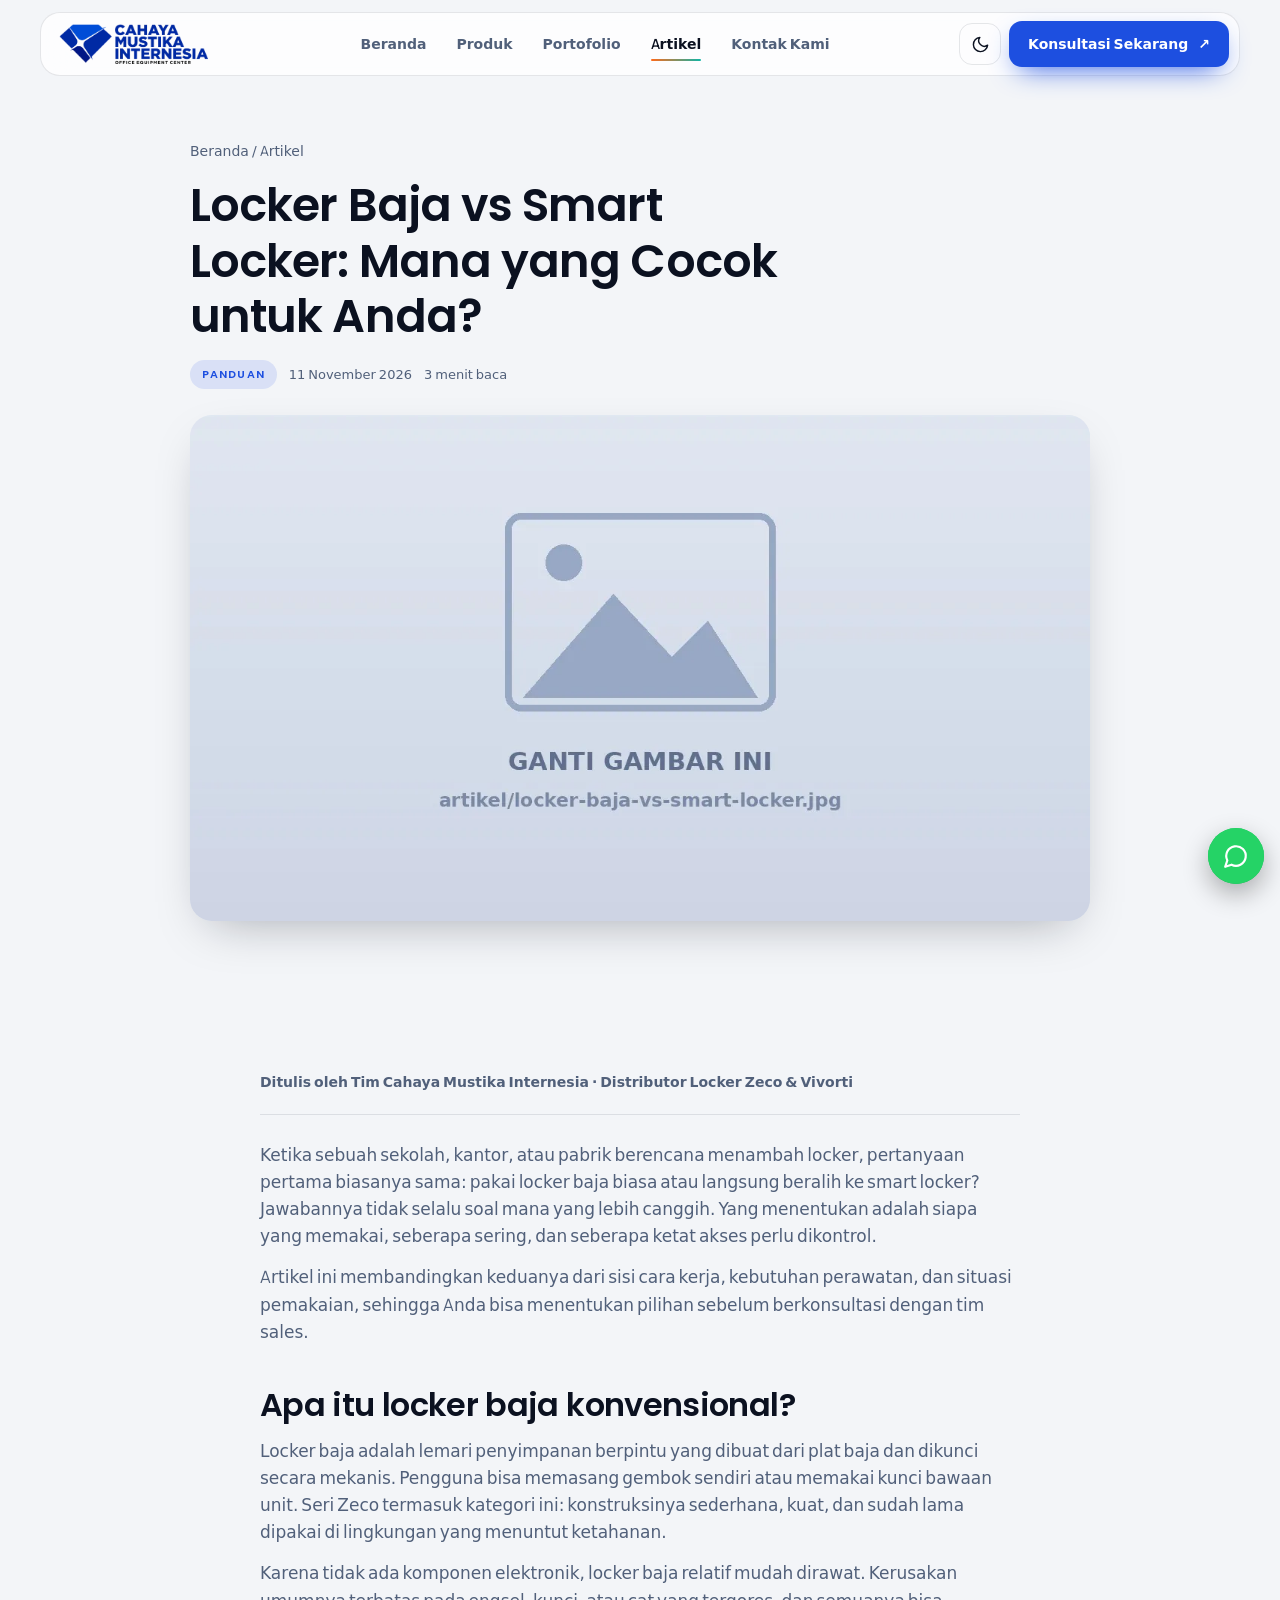
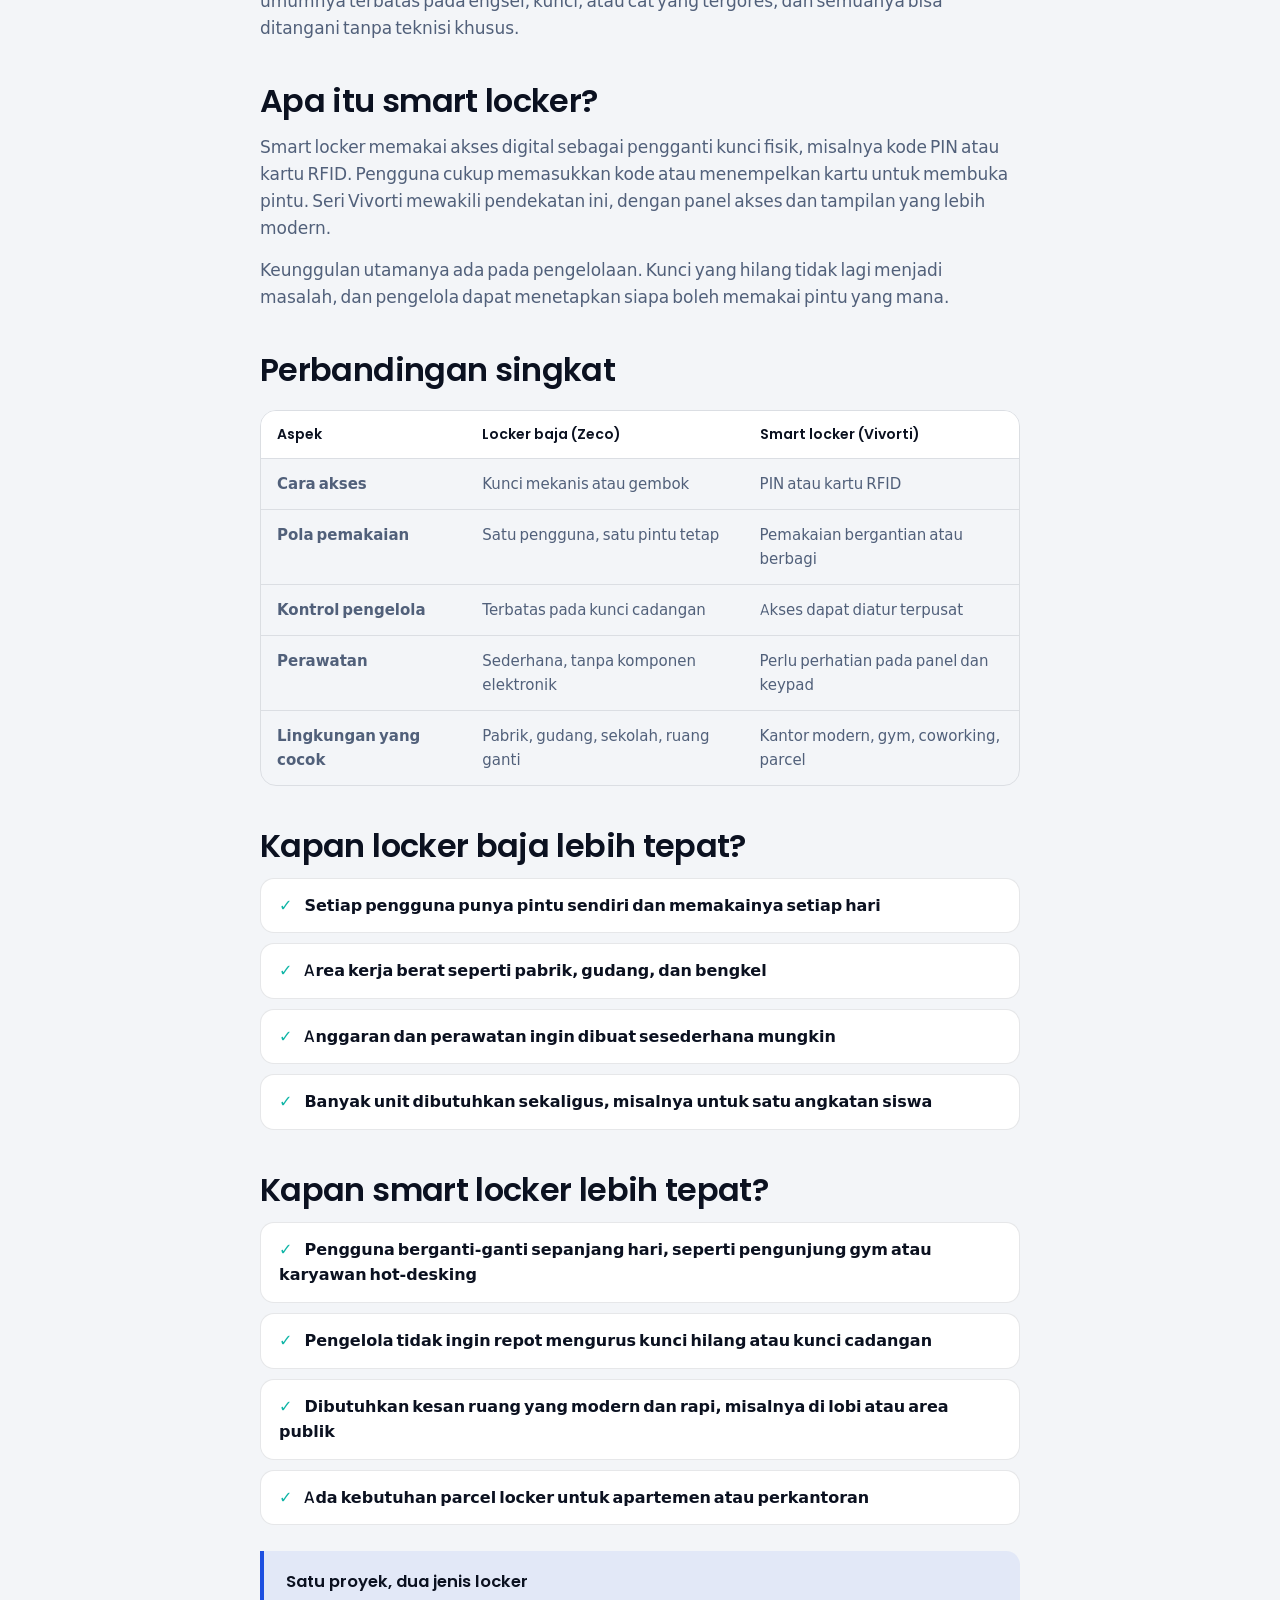
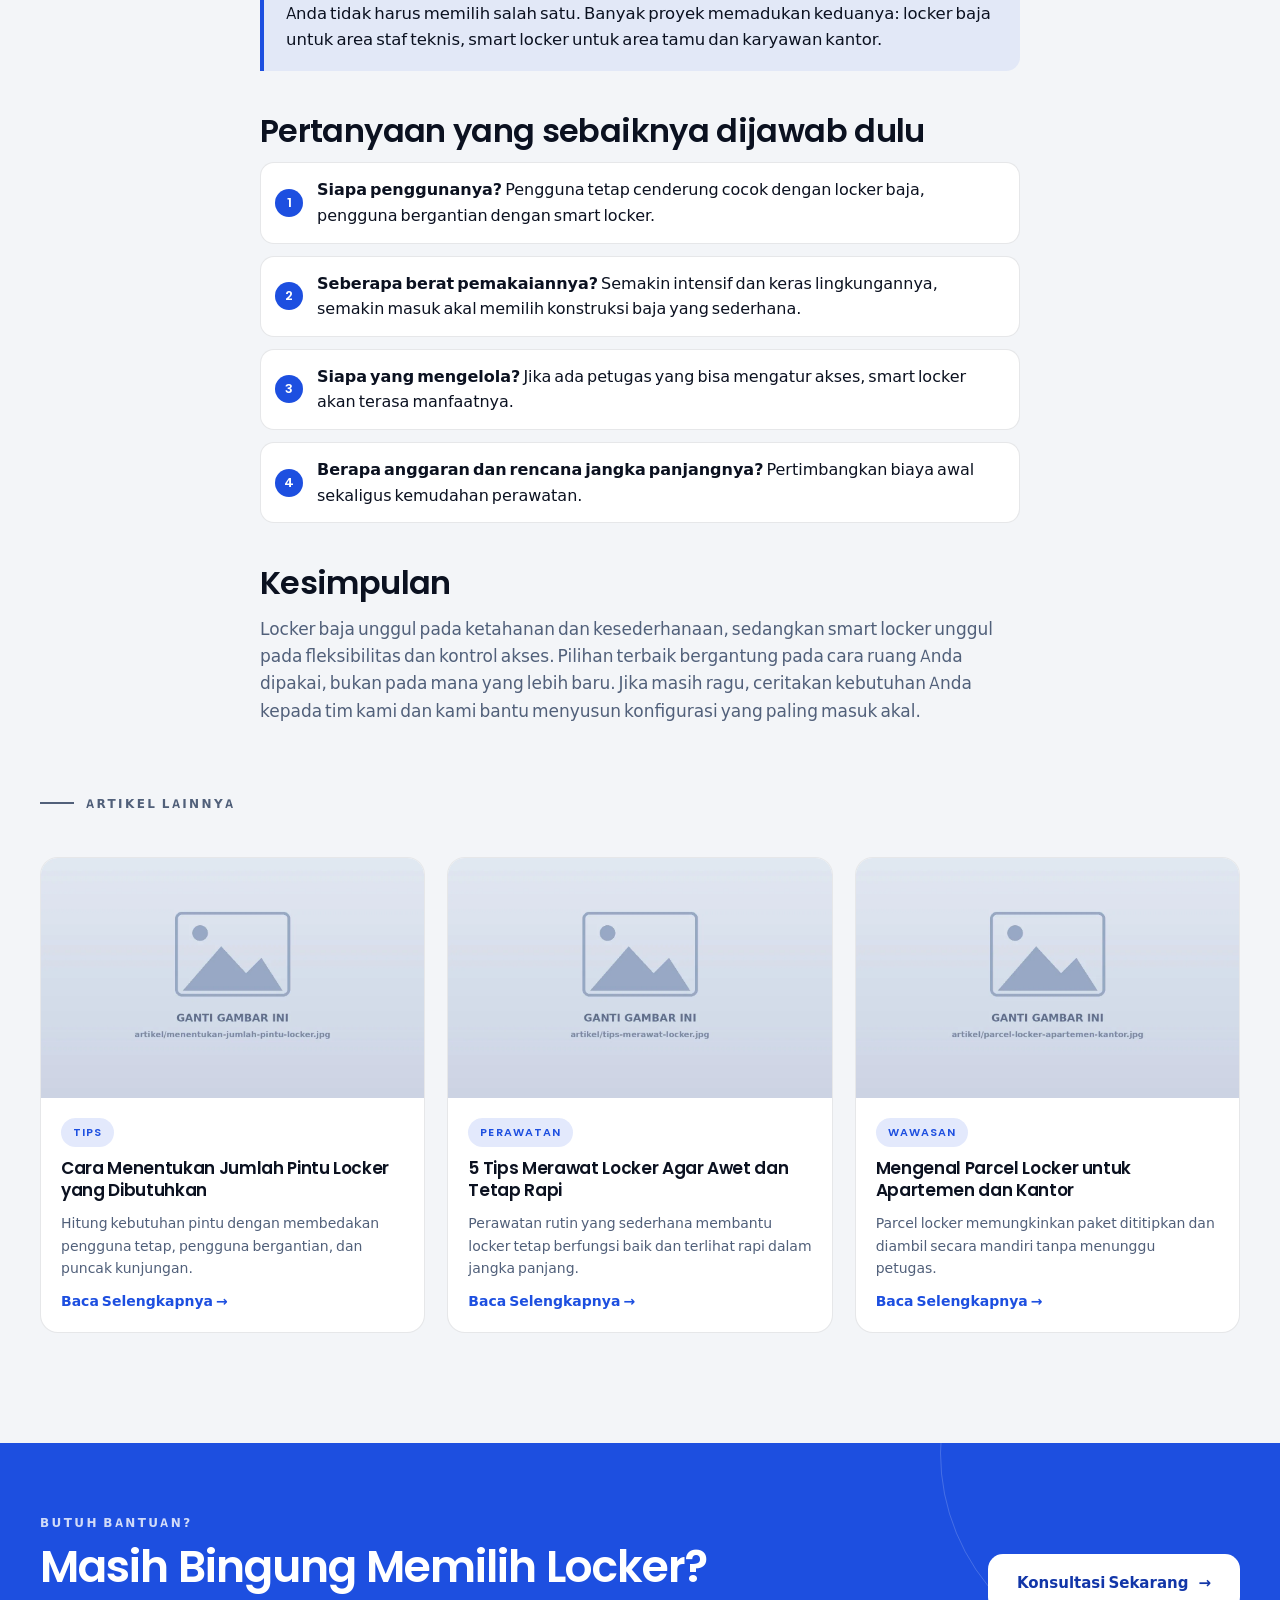
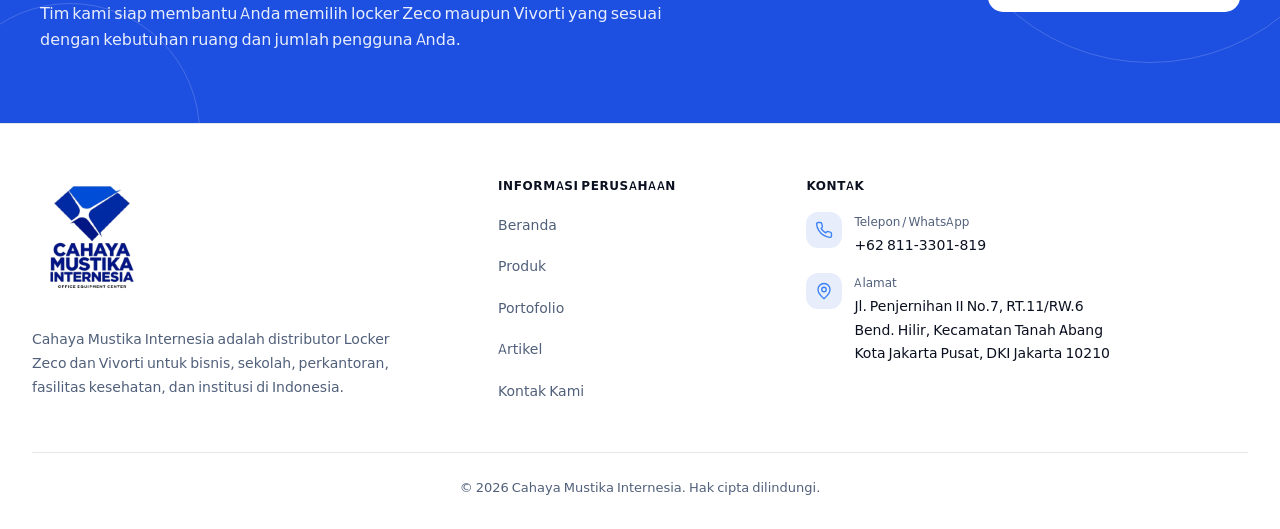
==== commit 1d97da92: "Upload website Cahaya Mustika Locker" ====
--- a/pages/artikel-locker-baja-vs-smart-locker.html
+++ b/pages/artikel-locker-baja-vs-smart-locker.html
@@ -27,9 +27,7 @@
  <nav class="mnav" id="mnav" aria-label="Navigasi seluler"><a href="../index.html">Beranda</a><a href="../pages/produk.html">Produk</a><a href="../pages/portofolio.html">Portofolio</a><a href="../pages/artikel.html" aria-current=page>Artikel</a><a href="../pages/kontak.html">Kontak Kami</a></nav>
 </header>
 <main id="main">
-<section class="hero hero-in"><div class="wrap hero-grid"><div>
-<span class="chip rv"><span class="dot"></span>Panduan · 3 menit baca</span><h1><span class="w"><span style="--w:0">Locker</span></span> <span class="w"><span style="--w:1">Baja</span></span> <span class="w"><span style="--w:2">vs</span></span> <span class="w"><span style="--w:3">Smart</span></span> <span class="w"><span style="--w:4">Locker:</span></span> <span class="w"><span style="--w:5">Mana</span></span> <span class="w"><span style="--w:6">yang</span></span> <span class="w"><span style="--w:7">Cocok</span></span> <span class="w"><span style="--w:8">untuk</span></span> <span class="w"><span style="--w:9">Anda?</span></span></h1><p class="lead rv" style="--d:.5s">Memilih antara locker baja konvensional dan smart locker digital bergantung pada pola pemakaian, anggaran, dan tingkat kontrol akses.</p><div class="hero-cta rv" style="--d:.6s"><a class="btn btn-primary" href="#isi">Mulai Membaca <span class="arr">↓</span></a><a class="btn btn-line" href="artikel.html">Semua Artikel</a></div></div>
-<div class="hero-art rv z" style="--d:.3s"><span class="wall-tag t1"><i style="background:var(--Zeco)"></i>Zeco · Baja</span><span class="wall-tag t2"><i style="background:var(--viv)"></i>Vivorti · Smart</span><div class="art loop"><svg viewBox="0 0 220 221" xmlns="http://www.w3.org/2000/svg" role="img" aria-label="Ilustrasi locker viv"><rect x="0" y="0" width="220" height="212" rx="9" fill="#aab6c4" stroke="#8895a5" stroke-opacity=".5"/><rect x="10" y="212" width="14" height="9" rx="2" fill="#8895a5"/><rect x="196" y="212" width="14" height="9" rx="2" fill="#8895a5"/><rect x="9" y="9" width="46" height="44" rx="4" fill="#06090f"/><rect x="13" y="28.8" width="38" height="2" fill="#1c2638"/><rect x="61" y="9" width="46" height="44" rx="4" fill="#06090f"/><rect x="65" y="28.8" width="38" height="2" fill="#1c2638"/><rect x="113" y="9" width="46" height="44" rx="4" fill="#06090f"/><rect x="117" y="28.8" width="38" height="2" fill="#1c2638"/><rect x="9" y="59" width="46" height="44" rx="4" fill="#06090f"/><rect x="13" y="78.8" width="38" height="2" fill="#1c2638"/><rect x="61" y="59" width="46" height="44" rx="4" fill="#06090f"/><rect x="65" y="78.8" width="38" height="2" fill="#1c2638"/><rect x="113" y="59" width="46" height="44" rx="4" fill="#06090f"/><rect x="117" y="78.8" width="38" height="2" fill="#1c2638"/><rect x="9" y="109" width="46" height="44" rx="4" fill="#06090f"/><rect x="13" y="128.8" width="38" height="2" fill="#1c2638"/><rect x="61" y="109" width="46" height="44" rx="4" fill="#06090f"/><rect x="65" y="128.8" width="38" height="2" fill="#1c2638"/><rect x="113" y="109" width="46" height="44" rx="4" fill="#06090f"/><rect x="117" y="128.8" width="38" height="2" fill="#1c2638"/><rect x="9" y="159" width="46" height="44" rx="4" fill="#06090f"/><rect x="13" y="178.8" width="38" height="2" fill="#1c2638"/><rect x="61" y="159" width="46" height="44" rx="4" fill="#06090f"/><rect x="65" y="178.8" width="38" height="2" fill="#1c2638"/><rect x="113" y="159" width="46" height="44" rx="4" fill="#06090f"/><rect x="117" y="178.8" width="38" height="2" fill="#1c2638"/><g class="dr" style="transition-delay:0.00s"><rect x="9" y="9" width="46" height="44" rx="4" fill="#f6f9fc" stroke="#8895a5" stroke-opacity=".55"/><rect x="18.2" y="16.0" width="27.6" height="2" rx="1" fill="#bcc6d2"/><rect x="18.2" y="20.5" width="27.6" height="2" rx="1" fill="#bcc6d2"/><rect x="18.2" y="25.0" width="27.6" height="2" rx="1" fill="#bcc6d2"/><circle cx="43.0" cy="31.0" r="3.6" fill="#0fb5a6"/><rect x="17.0" y="41.0" width="14" height="6" rx="1.5" fill="#0fb5a6" opacity=".85"/></g><g class="dr" style="transition-delay:0.05s"><rect x="61" y="9" width="46" height="44" rx="4" fill="#e4ebf2" stroke="#8895a5" stroke-opacity=".55"/><rect x="70.2" y="16.0" width="27.6" height="2" rx="1" fill="#bcc6d2"/><rect x="70.2" y="20.5" width="27.6" height="2" rx="1" fill="#bcc6d2"/><rect x="70.2" y="25.0" width="27.6" height="2" rx="1" fill="#bcc6d2"/><circle cx="95.0" cy="31.0" r="3.6" fill="#0fb5a6"/><rect x="69.0" y="41.0" width="14" height="6" rx="1.5" fill="#0fb5a6" opacity=".85"/></g><g class="dr" style="transition-delay:0.10s"><rect x="113" y="9" width="46" height="44" rx="4" fill="#f6f9fc" stroke="#8895a5" stroke-opacity=".55"/><rect x="122.2" y="16.0" width="27.6" height="2" rx="1" fill="#bcc6d2"/><rect x="122.2" y="20.5" width="27.6" height="2" rx="1" fill="#bcc6d2"/><rect x="122.2" y="25.0" width="27.6" height="2" rx="1" fill="#bcc6d2"/><circle cx="147.0" cy="31.0" r="3.6" fill="#0fb5a6"/><rect x="121.0" y="41.0" width="14" height="6" rx="1.5" fill="#0fb5a6" opacity=".85"/></g><g class="dr" style="transition-delay:0.15s"><rect x="9" y="59" width="46" height="44" rx="4" fill="#e4ebf2" stroke="#8895a5" stroke-opacity=".55"/><rect x="18.2" y="66.0" width="27.6" height="2" rx="1" fill="#bcc6d2"/><rect x="18.2" y="70.5" width="27.6" height="2" rx="1" fill="#bcc6d2"/><rect x="18.2" y="75.0" width="27.6" height="2" rx="1" fill="#bcc6d2"/><circle cx="43.0" cy="81.0" r="3.6" fill="#0fb5a6"/><rect x="17.0" y="91.0" width="14" height="6" rx="1.5" fill="#0fb5a6" opacity=".85"/></g><g class="dr" style="transition-delay:0.20s"><rect x="61" y="59" width="46" height="44" rx="4" fill="#f6f9fc" stroke="#8895a5" stroke-opacity=".55"/><rect x="70.2" y="66.0" width="27.6" height="2" rx="1" fill="#bcc6d2"/><rect x="70.2" y="70.5" width="27.6" height="2" rx="1" fill="#bcc6d2"/><rect x="70.2" y="75.0" width="27.6" height="2" rx="1" fill="#bcc6d2"/><circle cx="95.0" cy="81.0" r="3.6" fill="#0fb5a6"/><rect x="69.0" y="91.0" width="14" height="6" rx="1.5" fill="#0fb5a6" opacity=".85"/></g><g class="dr" style="transition-delay:0.00s"><rect x="113" y="59" width="46" height="44" rx="4" fill="#e4ebf2" stroke="#8895a5" stroke-opacity=".55"/><rect x="122.2" y="66.0" width="27.6" height="2" rx="1" fill="#bcc6d2"/><rect x="122.2" y="70.5" width="27.6" height="2" rx="1" fill="#bcc6d2"/><rect x="122.2" y="75.0" width="27.6" height="2" rx="1" fill="#bcc6d2"/><circle cx="147.0" cy="81.0" r="3.6" fill="#0fb5a6"/><rect x="121.0" y="91.0" width="14" height="6" rx="1.5" fill="#0fb5a6" opacity=".85"/></g><g class="dr" style="transition-delay:0.05s"><rect x="9" y="109" width="46" height="44" rx="4" fill="#f6f9fc" stroke="#8895a5" stroke-opacity=".55"/><rect x="18.2" y="116.0" width="27.6" height="2" rx="1" fill="#bcc6d2"/><rect x="18.2" y="120.5" width="27.6" height="2" rx="1" fill="#bcc6d2"/><rect x="18.2" y="125.0" width="27.6" height="2" rx="1" fill="#bcc6d2"/><circle cx="43.0" cy="131.0" r="3.6" fill="#0fb5a6"/><rect x="17.0" y="141.0" width="14" height="6" rx="1.5" fill="#0fb5a6" opacity=".85"/></g><g class="dr" style="transition-delay:0.10s"><rect x="61" y="109" width="46" height="44" rx="4" fill="#e4ebf2" stroke="#8895a5" stroke-opacity=".55"/><rect x="70.2" y="116.0" width="27.6" height="2" rx="1" fill="#bcc6d2"/><rect x="70.2" y="120.5" width="27.6" height="2" rx="1" fill="#bcc6d2"/><rect x="70.2" y="125.0" width="27.6" height="2" rx="1" fill="#bcc6d2"/><circle cx="95.0" cy="131.0" r="3.6" fill="#0fb5a6"/><rect x="69.0" y="141.0" width="14" height="6" rx="1.5" fill="#0fb5a6" opacity=".85"/></g><g class="dr" style="transition-delay:0.15s"><rect x="113" y="109" width="46" height="44" rx="4" fill="#f6f9fc" stroke="#8895a5" stroke-opacity=".55"/><rect x="122.2" y="116.0" width="27.6" height="2" rx="1" fill="#bcc6d2"/><rect x="122.2" y="120.5" width="27.6" height="2" rx="1" fill="#bcc6d2"/><rect x="122.2" y="125.0" width="27.6" height="2" rx="1" fill="#bcc6d2"/><circle cx="147.0" cy="131.0" r="3.6" fill="#0fb5a6"/><rect x="121.0" y="141.0" width="14" height="6" rx="1.5" fill="#0fb5a6" opacity=".85"/></g><g class="dr" style="transition-delay:0.20s"><rect x="9" y="159" width="46" height="44" rx="4" fill="#e4ebf2" stroke="#8895a5" stroke-opacity=".55"/><rect x="18.2" y="166.0" width="27.6" height="2" rx="1" fill="#bcc6d2"/><rect x="18.2" y="170.5" width="27.6" height="2" rx="1" fill="#bcc6d2"/><rect x="18.2" y="175.0" width="27.6" height="2" rx="1" fill="#bcc6d2"/><circle cx="43.0" cy="181.0" r="3.6" fill="#0fb5a6"/><rect x="17.0" y="191.0" width="14" height="6" rx="1.5" fill="#0fb5a6" opacity=".85"/></g><g class="dr" style="transition-delay:0.00s"><rect x="61" y="159" width="46" height="44" rx="4" fill="#f6f9fc" stroke="#8895a5" stroke-opacity=".55"/><rect x="70.2" y="166.0" width="27.6" height="2" rx="1" fill="#bcc6d2"/><rect x="70.2" y="170.5" width="27.6" height="2" rx="1" fill="#bcc6d2"/><rect x="70.2" y="175.0" width="27.6" height="2" rx="1" fill="#bcc6d2"/><circle cx="95.0" cy="181.0" r="3.6" fill="#0fb5a6"/><rect x="69.0" y="191.0" width="14" height="6" rx="1.5" fill="#0fb5a6" opacity=".85"/></g><g class="dr" style="transition-delay:0.05s"><rect x="113" y="159" width="46" height="44" rx="4" fill="#e4ebf2" stroke="#8895a5" stroke-opacity=".55"/><rect x="122.2" y="166.0" width="27.6" height="2" rx="1" fill="#bcc6d2"/><rect x="122.2" y="170.5" width="27.6" height="2" rx="1" fill="#bcc6d2"/><rect x="122.2" y="175.0" width="27.6" height="2" rx="1" fill="#bcc6d2"/><circle cx="147.0" cy="181.0" r="3.6" fill="#0fb5a6"/><rect x="121.0" y="191.0" width="14" height="6" rx="1.5" fill="#0fb5a6" opacity=".85"/></g><rect x="165" y="9" width="46" height="194" rx="4" fill="#0a0f1a" stroke="#0fb5a6" stroke-opacity=".6"/><rect x="171" y="15" width="34" height="66.0" rx="3" fill="#0fb5a6" opacity=".9"/><circle cx="176.5" cy="115.7" r="2.4" fill="#cdd9ea" opacity=".75"/><circle cx="188.0" cy="115.7" r="2.4" fill="#cdd9ea" opacity=".75"/><circle cx="199.5" cy="115.7" r="2.4" fill="#cdd9ea" opacity=".75"/><circle cx="176.5" cy="140.9" r="2.4" fill="#cdd9ea" opacity=".75"/><circle cx="188.0" cy="140.9" r="2.4" fill="#cdd9ea" opacity=".75"/><circle cx="199.5" cy="140.9" r="2.4" fill="#cdd9ea" opacity=".75"/><circle cx="176.5" cy="166.1" r="2.4" fill="#cdd9ea" opacity=".75"/><circle cx="188.0" cy="166.1" r="2.4" fill="#cdd9ea" opacity=".75"/><circle cx="199.5" cy="166.1" r="2.4" fill="#cdd9ea" opacity=".75"/></svg></div></div></div></section><section class="sec" id="isi"><div class="wrap"><article class="prose rv"><p class="byline">Ditulis oleh Tim Cahaya Mustika Internesia · Distributor Locker Zeco &amp; Vivorti</p>
+<section class="sec pt-hdr art-top"><div class="wrap art-wrap"><nav class="crumb" aria-label="Breadcrumb"><a href="../index.html">Beranda</a> / <a href="artikel.html">Artikel</a></nav><h1>Locker Baja vs Smart Locker: Mana yang Cocok untuk Anda?</h1><div class="bc-meta"><span class="tagp">Panduan</span><span>11 November 2026</span><span>3 menit baca</span></div><figure class="art-cover"><img src="../assets/images/artikel/locker-baja-vs-smart-locker.webp" alt="Locker Baja vs Smart Locker: Mana yang Cocok untuk Anda?" width="1200" height="750"></figure></div></section><section class="sec" id="isi"><div class="wrap"><article class="prose rv"><p class="byline">Ditulis oleh Tim Cahaya Mustika Internesia · Distributor Locker Zeco &amp; Vivorti</p>
 <p>Ketika sebuah sekolah, kantor, atau pabrik berencana menambah locker, pertanyaan pertama biasanya sama: pakai locker baja biasa atau langsung beralih ke smart locker? Jawabannya tidak selalu soal mana yang lebih canggih. Yang menentukan adalah siapa yang memakai, seberapa sering, dan seberapa ketat akses perlu dikontrol.</p>
 <p>Artikel ini membandingkan keduanya dari sisi cara kerja, kebutuhan perawatan, dan situasi pemakaian, sehingga Anda bisa menentukan pilihan sebelum berkonsultasi dengan tim sales.</p>
 <h2>Apa itu locker baja konvensional?</h2>
@@ -55,7 +53,7 @@
 <ol><li><b>Siapa penggunanya?</b> Pengguna tetap cenderung cocok dengan locker baja, pengguna bergantian dengan smart locker.</li><li><b>Seberapa berat pemakaiannya?</b> Semakin intensif dan keras lingkungannya, semakin masuk akal memilih konstruksi baja yang sederhana.</li><li><b>Siapa yang mengelola?</b> Jika ada petugas yang bisa mengatur akses, smart locker akan terasa manfaatnya.</li><li><b>Berapa anggaran dan rencana jangka panjangnya?</b> Pertimbangkan biaya awal sekaligus kemudahan perawatan.</li></ol>
 <h2>Kesimpulan</h2>
 <p>Locker baja unggul pada ketahanan dan kesederhanaan, sedangkan smart locker unggul pada fleksibilitas dan kontrol akses. Pilihan terbaik bergantung pada cara ruang Anda dipakai, bukan pada mana yang lebih baru. Jika masih ragu, ceritakan kebutuhan Anda kepada tim kami dan kami bantu menyusun konfigurasi yang paling masuk akal.</p></article>
-<div class="sec-h" style="margin-top:70px"><div><p class="eyebrow rv">Artikel Lainnya</p></div></div><div class="agrid3"><a class="acard rv" href="artikel-menentukan-jumlah-pintu-locker.html"><div class="acard-art"><div class="art"><svg viewBox="0 0 236 213" xmlns="http://www.w3.org/2000/svg" role="img" aria-label="Ilustrasi locker Zeco"><rect x="0" y="0" width="236" height="204" rx="9" fill="#141a24" stroke="#566176" stroke-opacity=".5"/><rect x="10" y="204" width="14" height="9" rx="2" fill="#566176"/><rect x="212" y="204" width="14" height="9" rx="2" fill="#566176"/><rect x="9" y="9" width="50" height="58" rx="4" fill="#06090f"/><rect x="13" y="35.1" width="42" height="2" fill="#1c2638"/><rect x="65" y="9" width="50" height="58" rx="4" fill="#06090f"/><rect x="69" y="35.1" width="42" height="2" fill="#1c2638"/><rect x="121" y="9" width="50" height="58" rx="4" fill="#06090f"/><rect x="125" y="35.1" width="42" height="2" fill="#1c2638"/><rect x="177" y="9" width="50" height="58" rx="4" fill="#06090f"/><rect x="181" y="35.1" width="42" height="2" fill="#1c2638"/><rect x="9" y="73" width="50" height="58" rx="4" fill="#06090f"/><rect x="13" y="99.1" width="42" height="2" fill="#1c2638"/><rect x="65" y="73" width="50" height="58" rx="4" fill="#06090f"/><rect x="69" y="99.1" width="42" height="2" fill="#1c2638"/><rect x="121" y="73" width="50" height="58" rx="4" fill="#06090f"/><rect x="125" y="99.1" width="42" height="2" fill="#1c2638"/><rect x="177" y="73" width="50" height="58" rx="4" fill="#06090f"/><rect x="181" y="99.1" width="42" height="2" fill="#1c2638"/><rect x="9" y="137" width="50" height="58" rx="4" fill="#06090f"/><rect x="13" y="163.1" width="42" height="2" fill="#1c2638"/><rect x="65" y="137" width="50" height="58" rx="4" fill="#06090f"/><rect x="69" y="163.1" width="42" height="2" fill="#1c2638"/><rect x="121" y="137" width="50" height="58" rx="4" fill="#06090f"/><rect x="125" y="163.1" width="42" height="2" fill="#1c2638"/><rect x="177" y="137" width="50" height="58" rx="4" fill="#06090f"/><rect x="181" y="163.1" width="42" height="2" fill="#1c2638"/><g class="dr" style="transition-delay:0.00s"><rect x="9" y="9" width="50" height="58" rx="4" fill="#2a3341" stroke="#566176" stroke-opacity=".55"/><rect x="19.0" y="16.0" width="30.0" height="2" rx="1" fill="#0b0f16"/><rect x="19.0" y="20.5" width="30.0" height="2" rx="1" fill="#0b0f16"/><rect x="19.0" y="25.0" width="30.0" height="2" rx="1" fill="#0b0f16"/><rect x="45.0" y="31.0" width="6" height="14" rx="3" fill="#ff6a1a"/><rect x="17.0" y="55.0" width="14" height="6" rx="1.5" fill="#ff6a1a" opacity=".85"/></g><g class="dr" style="transition-delay:0.05s"><rect x="65" y="9" width="50" height="58" rx="4" fill="#34404f" stroke="#566176" stroke-opacity=".55"/><rect x="75.0" y="16.0" width="30.0" height="2" rx="1" fill="#0b0f16"/><rect x="75.0" y="20.5" width="30.0" height="2" rx="1" fill="#0b0f16"/><rect x="75.0" y="25.0" width="30.0" height="2" rx="1" fill="#0b0f16"/><rect x="101.0" y="31.0" width="6" height="14" rx="3" fill="#ff6a1a"/><rect x="73.0" y="55.0" width="14" height="6" rx="1.5" fill="#ff6a1a" opacity=".85"/></g><g class="dr" style="transition-delay:0.10s"><rect x="121" y="9" width="50" height="58" rx="4" fill="#2a3341" stroke="#566176" stroke-opacity=".55"/><rect x="131.0" y="16.0" width="30.0" height="2" rx="1" fill="#0b0f16"/><rect x="131.0" y="20.5" width="30.0" height="2" rx="1" fill="#0b0f16"/><rect x="131.0" y="25.0" width="30.0" height="2" rx="1" fill="#0b0f16"/><rect x="157.0" y="31.0" width="6" height="14" rx="3" fill="#ff6a1a"/><rect x="129.0" y="55.0" width="14" height="6" rx="1.5" fill="#ff6a1a" opacity=".85"/></g><g class="dr" style="transition-delay:0.15s"><rect x="177" y="9" width="50" height="58" rx="4" fill="#34404f" stroke="#566176" stroke-opacity=".55"/><rect x="187.0" y="16.0" width="30.0" height="2" rx="1" fill="#0b0f16"/><rect x="187.0" y="20.5" width="30.0" height="2" rx="1" fill="#0b0f16"/><rect x="187.0" y="25.0" width="30.0" height="2" rx="1" fill="#0b0f16"/><rect x="213.0" y="31.0" width="6" height="14" rx="3" fill="#ff6a1a"/><rect x="185.0" y="55.0" width="14" height="6" rx="1.5" fill="#ff6a1a" opacity=".85"/></g><g class="dr" style="transition-delay:0.20s"><rect x="9" y="73" width="50" height="58" rx="4" fill="#34404f" stroke="#566176" stroke-opacity=".55"/><rect x="19.0" y="80.0" width="30.0" height="2" rx="1" fill="#0b0f16"/><rect x="19.0" y="84.5" width="30.0" height="2" rx="1" fill="#0b0f16"/><rect x="19.0" y="89.0" width="30.0" height="2" rx="1" fill="#0b0f16"/><rect x="45.0" y="95.0" width="6" height="14" rx="3" fill="#ff6a1a"/><rect x="17.0" y="119.0" width="14" height="6" rx="1.5" fill="#ff6a1a" opacity=".85"/></g><g class="dr" style="transition-delay:0.00s"><rect x="65" y="73" width="50" height="58" rx="4" fill="#2a3341" stroke="#566176" stroke-opacity=".55"/><rect x="75.0" y="80.0" width="30.0" height="2" rx="1" fill="#0b0f16"/><rect x="75.0" y="84.5" width="30.0" height="2" rx="1" fill="#0b0f16"/><rect x="75.0" y="89.0" width="30.0" height="2" rx="1" fill="#0b0f16"/><rect x="101.0" y="95.0" width="6" height="14" rx="3" fill="#ff6a1a"/><rect x="73.0" y="119.0" width="14" height="6" rx="1.5" fill="#ff6a1a" opacity=".85"/></g><g class="dr" style="transition-delay:0.05s"><rect x="121" y="73" width="50" height="58" rx="4" fill="#34404f" stroke="#566176" stroke-opacity=".55"/><rect x="131.0" y="80.0" width="30.0" height="2" rx="1" fill="#0b0f16"/><rect x="131.0" y="84.5" width="30.0" height="2" rx="1" fill="#0b0f16"/><rect x="131.0" y="89.0" width="30.0" height="2" rx="1" fill="#0b0f16"/><rect x="157.0" y="95.0" width="6" height="14" rx="3" fill="#ff6a1a"/><rect x="129.0" y="119.0" width="14" height="6" rx="1.5" fill="#ff6a1a" opacity=".85"/></g><g class="dr" style="transition-delay:0.10s"><rect x="177" y="73" width="50" height="58" rx="4" fill="#2a3341" stroke="#566176" stroke-opacity=".55"/><rect x="187.0" y="80.0" width="30.0" height="2" rx="1" fill="#0b0f16"/><rect x="187.0" y="84.5" width="30.0" height="2" rx="1" fill="#0b0f16"/><rect x="187.0" y="89.0" width="30.0" height="2" rx="1" fill="#0b0f16"/><rect x="213.0" y="95.0" width="6" height="14" rx="3" fill="#ff6a1a"/><rect x="185.0" y="119.0" width="14" height="6" rx="1.5" fill="#ff6a1a" opacity=".85"/></g><g class="dr" style="transition-delay:0.15s"><rect x="9" y="137" width="50" height="58" rx="4" fill="#2a3341" stroke="#566176" stroke-opacity=".55"/><rect x="19.0" y="144.0" width="30.0" height="2" rx="1" fill="#0b0f16"/><rect x="19.0" y="148.5" width="30.0" height="2" rx="1" fill="#0b0f16"/><rect x="19.0" y="153.0" width="30.0" height="2" rx="1" fill="#0b0f16"/><rect x="45.0" y="159.0" width="6" height="14" rx="3" fill="#ff6a1a"/><rect x="17.0" y="183.0" width="14" height="6" rx="1.5" fill="#ff6a1a" opacity=".85"/></g><g class="dr" style="transition-delay:0.20s"><rect x="65" y="137" width="50" height="58" rx="4" fill="#34404f" stroke="#566176" stroke-opacity=".55"/><rect x="75.0" y="144.0" width="30.0" height="2" rx="1" fill="#0b0f16"/><rect x="75.0" y="148.5" width="30.0" height="2" rx="1" fill="#0b0f16"/><rect x="75.0" y="153.0" width="30.0" height="2" rx="1" fill="#0b0f16"/><rect x="101.0" y="159.0" width="6" height="14" rx="3" fill="#ff6a1a"/><rect x="73.0" y="183.0" width="14" height="6" rx="1.5" fill="#ff6a1a" opacity=".85"/></g><g class="dr" style="transition-delay:0.00s"><rect x="121" y="137" width="50" height="58" rx="4" fill="#2a3341" stroke="#566176" stroke-opacity=".55"/><rect x="131.0" y="144.0" width="30.0" height="2" rx="1" fill="#0b0f16"/><rect x="131.0" y="148.5" width="30.0" height="2" rx="1" fill="#0b0f16"/><rect x="131.0" y="153.0" width="30.0" height="2" rx="1" fill="#0b0f16"/><rect x="157.0" y="159.0" width="6" height="14" rx="3" fill="#ff6a1a"/><rect x="129.0" y="183.0" width="14" height="6" rx="1.5" fill="#ff6a1a" opacity=".85"/></g><g class="dr" style="transition-delay:0.05s"><rect x="177" y="137" width="50" height="58" rx="4" fill="#34404f" stroke="#566176" stroke-opacity=".55"/><rect x="187.0" y="144.0" width="30.0" height="2" rx="1" fill="#0b0f16"/><rect x="187.0" y="148.5" width="30.0" height="2" rx="1" fill="#0b0f16"/><rect x="187.0" y="153.0" width="30.0" height="2" rx="1" fill="#0b0f16"/><rect x="213.0" y="159.0" width="6" height="14" rx="3" fill="#ff6a1a"/><rect x="185.0" y="183.0" width="14" height="6" rx="1.5" fill="#ff6a1a" opacity=".85"/></g></svg></div></div><div class="acard-body"><span class="chip">Tips · 3 menit baca</span><h3>Cara Menentukan Jumlah Pintu Locker yang Dibutuhkan</h3><p>Hitung kebutuhan pintu dengan membedakan pengguna tetap, pengguna bergantian, dan puncak kunjungan.</p><span class="more">Baca artikel <span class="arr">→</span></span></div></a><a class="acard rv" href="artikel-tips-merawat-locker.html"><div class="acard-art"><div class="art"><svg viewBox="0 0 210 201" xmlns="http://www.w3.org/2000/svg" role="img" aria-label="Ilustrasi locker Zeco"><rect x="0" y="0" width="210" height="192" rx="9" fill="#141a24" stroke="#566176" stroke-opacity=".5"/><rect x="10" y="192" width="14" height="9" rx="2" fill="#566176"/><rect x="186" y="192" width="14" height="9" rx="2" fill="#566176"/><rect x="9" y="9" width="60" height="84" rx="4" fill="#06090f"/><rect x="13" y="46.800000000000004" width="52" height="2" fill="#1c2638"/><rect x="75" y="9" width="60" height="84" rx="4" fill="#06090f"/><rect x="79" y="46.800000000000004" width="52" height="2" fill="#1c2638"/><rect x="141" y="9" width="60" height="84" rx="4" fill="#06090f"/><rect x="145" y="46.800000000000004" width="52" height="2" fill="#1c2638"/><rect x="9" y="99" width="60" height="84" rx="4" fill="#06090f"/><rect x="13" y="136.8" width="52" height="2" fill="#1c2638"/><rect x="75" y="99" width="60" height="84" rx="4" fill="#06090f"/><rect x="79" y="136.8" width="52" height="2" fill="#1c2638"/><rect x="141" y="99" width="60" height="84" rx="4" fill="#06090f"/><rect x="145" y="136.8" width="52" height="2" fill="#1c2638"/><g class="dr" style="transition-delay:0.00s"><rect x="9" y="9" width="60" height="84" rx="4" fill="#2a3341" stroke="#566176" stroke-opacity=".55"/><rect x="21.0" y="16.0" width="36.0" height="2" rx="1" fill="#0b0f16"/><rect x="21.0" y="20.5" width="36.0" height="2" rx="1" fill="#0b0f16"/><rect x="21.0" y="25.0" width="36.0" height="2" rx="1" fill="#0b0f16"/><rect x="55.0" y="44.0" width="6" height="14" rx="3" fill="#ff6a1a"/><rect x="17.0" y="81.0" width="14" height="6" rx="1.5" fill="#ff6a1a" opacity=".85"/></g><g class="dr" style="transition-delay:0.05s"><rect x="75" y="9" width="60" height="84" rx="4" fill="#34404f" stroke="#566176" stroke-opacity=".55"/><rect x="87.0" y="16.0" width="36.0" height="2" rx="1" fill="#0b0f16"/><rect x="87.0" y="20.5" width="36.0" height="2" rx="1" fill="#0b0f16"/><rect x="87.0" y="25.0" width="36.0" height="2" rx="1" fill="#0b0f16"/><rect x="121.0" y="44.0" width="6" height="14" rx="3" fill="#ff6a1a"/><rect x="83.0" y="81.0" width="14" height="6" rx="1.5" fill="#ff6a1a" opacity=".85"/></g><g class="dr" style="transition-delay:0.10s"><rect x="141" y="9" width="60" height="84" rx="4" fill="#2a3341" stroke="#566176" stroke-opacity=".55"/><rect x="153.0" y="16.0" width="36.0" height="2" rx="1" fill="#0b0f16"/><rect x="153.0" y="20.5" width="36.0" height="2" rx="1" fill="#0b0f16"/><rect x="153.0" y="25.0" width="36.0" height="2" rx="1" fill="#0b0f16"/><rect x="187.0" y="44.0" width="6" height="14" rx="3" fill="#ff6a1a"/><rect x="149.0" y="81.0" width="14" height="6" rx="1.5" fill="#ff6a1a" opacity=".85"/></g><g class="dr" style="transition-delay:0.15s"><rect x="9" y="99" width="60" height="84" rx="4" fill="#34404f" stroke="#566176" stroke-opacity=".55"/><rect x="21.0" y="106.0" width="36.0" height="2" rx="1" fill="#0b0f16"/><rect x="21.0" y="110.5" width="36.0" height="2" rx="1" fill="#0b0f16"/><rect x="21.0" y="115.0" width="36.0" height="2" rx="1" fill="#0b0f16"/><rect x="55.0" y="134.0" width="6" height="14" rx="3" fill="#ff6a1a"/><rect x="17.0" y="171.0" width="14" height="6" rx="1.5" fill="#ff6a1a" opacity=".85"/></g><g class="dr" style="transition-delay:0.20s"><rect x="75" y="99" width="60" height="84" rx="4" fill="#2a3341" stroke="#566176" stroke-opacity=".55"/><rect x="87.0" y="106.0" width="36.0" height="2" rx="1" fill="#0b0f16"/><rect x="87.0" y="110.5" width="36.0" height="2" rx="1" fill="#0b0f16"/><rect x="87.0" y="115.0" width="36.0" height="2" rx="1" fill="#0b0f16"/><rect x="121.0" y="134.0" width="6" height="14" rx="3" fill="#ff6a1a"/><rect x="83.0" y="171.0" width="14" height="6" rx="1.5" fill="#ff6a1a" opacity=".85"/></g><g class="dr" style="transition-delay:0.00s"><rect x="141" y="99" width="60" height="84" rx="4" fill="#34404f" stroke="#566176" stroke-opacity=".55"/><rect x="153.0" y="106.0" width="36.0" height="2" rx="1" fill="#0b0f16"/><rect x="153.0" y="110.5" width="36.0" height="2" rx="1" fill="#0b0f16"/><rect x="153.0" y="115.0" width="36.0" height="2" rx="1" fill="#0b0f16"/><rect x="187.0" y="134.0" width="6" height="14" rx="3" fill="#ff6a1a"/><rect x="149.0" y="171.0" width="14" height="6" rx="1.5" fill="#ff6a1a" opacity=".85"/></g></svg></div></div><div class="acard-body"><span class="chip">Perawatan · 3 menit baca</span><h3>5 Tips Merawat Locker Agar Awet dan Tetap Rapi</h3><p>Perawatan rutin yang sederhana membantu locker tetap berfungsi baik dan terlihat rapi dalam jangka panjang.</p><span class="more">Baca artikel <span class="arr">→</span></span></div></a><a class="acard rv" href="artikel-parcel-locker-apartemen-kantor.html"><div class="acard-art"><div class="art"><svg viewBox="0 0 174 207" xmlns="http://www.w3.org/2000/svg" role="img" aria-label="Ilustrasi locker viv"><rect x="0" y="0" width="174" height="198" rx="9" fill="#aab6c4" stroke="#8895a5" stroke-opacity=".5"/><rect x="10" y="198" width="14" height="9" rx="2" fill="#8895a5"/><rect x="150" y="198" width="14" height="9" rx="2" fill="#8895a5"/><rect x="9" y="9" width="48" height="56" rx="4" fill="#06090f"/><rect x="13" y="34.2" width="40" height="2" fill="#1c2638"/><rect x="63" y="9" width="48" height="56" rx="4" fill="#06090f"/><rect x="67" y="34.2" width="40" height="2" fill="#1c2638"/><rect x="9" y="71" width="102" height="56" rx="4" fill="#06090f"/><rect x="13" y="96.2" width="94" height="2" fill="#1c2638"/><rect x="9" y="133" width="48" height="56" rx="4" fill="#06090f"/><rect x="13" y="158.2" width="40" height="2" fill="#1c2638"/><rect x="63" y="133" width="48" height="56" rx="4" fill="#06090f"/><rect x="67" y="158.2" width="40" height="2" fill="#1c2638"/><g class="dr" style="transition-delay:0.00s"><rect x="9" y="9" width="48" height="56" rx="4" fill="#f6f9fc" stroke="#8895a5" stroke-opacity=".55"/><rect x="18.6" y="16.0" width="28.8" height="2" rx="1" fill="#bcc6d2"/><rect x="18.6" y="20.5" width="28.8" height="2" rx="1" fill="#bcc6d2"/><rect x="18.6" y="25.0" width="28.8" height="2" rx="1" fill="#bcc6d2"/><circle cx="45.0" cy="37.0" r="3.6" fill="#0fb5a6"/><rect x="17.0" y="53.0" width="14" height="6" rx="1.5" fill="#0fb5a6" opacity=".85"/></g><g class="dr" style="transition-delay:0.05s"><rect x="63" y="9" width="48" height="56" rx="4" fill="#e4ebf2" stroke="#8895a5" stroke-opacity=".55"/><rect x="72.6" y="16.0" width="28.8" height="2" rx="1" fill="#bcc6d2"/><rect x="72.6" y="20.5" width="28.8" height="2" rx="1" fill="#bcc6d2"/><rect x="72.6" y="25.0" width="28.8" height="2" rx="1" fill="#bcc6d2"/><circle cx="99.0" cy="37.0" r="3.6" fill="#0fb5a6"/><rect x="71.0" y="53.0" width="14" height="6" rx="1.5" fill="#0fb5a6" opacity=".85"/></g><g class="dr" style="transition-delay:0.10s"><rect x="9" y="71" width="102" height="56" rx="4" fill="#e4ebf2" stroke="#8895a5" stroke-opacity=".55"/><rect x="29.4" y="78.0" width="61.2" height="2" rx="1" fill="#bcc6d2"/><rect x="29.4" y="82.5" width="61.2" height="2" rx="1" fill="#bcc6d2"/><rect x="29.4" y="87.0" width="61.2" height="2" rx="1" fill="#bcc6d2"/><circle cx="99.0" cy="99.0" r="3.6" fill="#0fb5a6"/><rect x="17.0" y="115.0" width="14" height="6" rx="1.5" fill="#0fb5a6" opacity=".85"/></g><g class="dr" style="transition-delay:0.15s"><rect x="9" y="133" width="48" height="56" rx="4" fill="#f6f9fc" stroke="#8895a5" stroke-opacity=".55"/><rect x="18.6" y="140.0" width="28.8" height="2" rx="1" fill="#bcc6d2"/><rect x="18.6" y="144.5" width="28.8" height="2" rx="1" fill="#bcc6d2"/><rect x="18.6" y="149.0" width="28.8" height="2" rx="1" fill="#bcc6d2"/><circle cx="45.0" cy="161.0" r="3.6" fill="#0fb5a6"/><rect x="17.0" y="177.0" width="14" height="6" rx="1.5" fill="#0fb5a6" opacity=".85"/></g><g class="dr" style="transition-delay:0.20s"><rect x="63" y="133" width="48" height="56" rx="4" fill="#e4ebf2" stroke="#8895a5" stroke-opacity=".55"/><rect x="72.6" y="140.0" width="28.8" height="2" rx="1" fill="#bcc6d2"/><rect x="72.6" y="144.5" width="28.8" height="2" rx="1" fill="#bcc6d2"/><rect x="72.6" y="149.0" width="28.8" height="2" rx="1" fill="#bcc6d2"/><circle cx="99.0" cy="161.0" r="3.6" fill="#0fb5a6"/><rect x="71.0" y="177.0" width="14" height="6" rx="1.5" fill="#0fb5a6" opacity=".85"/></g><rect x="117" y="9" width="48" height="180" rx="4" fill="#0a0f1a" stroke="#0fb5a6" stroke-opacity=".6"/><rect x="123" y="15" width="36" height="61.2" rx="3" fill="#0fb5a6" opacity=".9"/><circle cx="129.0" cy="108.0" r="2.4" fill="#cdd9ea" opacity=".75"/><circle cx="141.0" cy="108.0" r="2.4" fill="#cdd9ea" opacity=".75"/><circle cx="153.0" cy="108.0" r="2.4" fill="#cdd9ea" opacity=".75"/><circle cx="129.0" cy="131.4" r="2.4" fill="#cdd9ea" opacity=".75"/><circle cx="141.0" cy="131.4" r="2.4" fill="#cdd9ea" opacity=".75"/><circle cx="153.0" cy="131.4" r="2.4" fill="#cdd9ea" opacity=".75"/><circle cx="129.0" cy="154.8" r="2.4" fill="#cdd9ea" opacity=".75"/><circle cx="141.0" cy="154.8" r="2.4" fill="#cdd9ea" opacity=".75"/><circle cx="153.0" cy="154.8" r="2.4" fill="#cdd9ea" opacity=".75"/></svg></div></div><div class="acard-body"><span class="chip">Wawasan · 3 menit baca</span><h3>Mengenal Parcel Locker untuk Apartemen dan Kantor</h3><p>Parcel locker memungkinkan paket dititipkan dan diambil secara mandiri tanpa menunggu petugas.</p><span class="more">Baca artikel <span class="arr">→</span></span></div></a></div></div></section></main>
+<div class="sec-h" style="margin-top:70px"><div><p class="eyebrow rv">Artikel Lainnya</p></div></div><div class="bgrid"><a class="bc rv" href="artikel-menentukan-jumlah-pintu-locker.html"><div class="bc-img"><img src="../assets/images/artikel/menentukan-jumlah-pintu-locker.webp" alt="Cara Menentukan Jumlah Pintu Locker yang Dibutuhkan" width="1200" height="750" loading="lazy"></div><div class="bc-body"><div class="bc-meta"><span class="tagp">Tips</span></div><h3>Cara Menentukan Jumlah Pintu Locker yang Dibutuhkan</h3><p>Hitung kebutuhan pintu dengan membedakan pengguna tetap, pengguna bergantian, dan puncak kunjungan.</p><span class="bc-more">Baca Selengkapnya <span class="arr">→</span></span></div></a><a class="bc rv" href="artikel-tips-merawat-locker.html"><div class="bc-img"><img src="../assets/images/artikel/tips-merawat-locker.webp" alt="5 Tips Merawat Locker Agar Awet dan Tetap Rapi" width="1200" height="750" loading="lazy"></div><div class="bc-body"><div class="bc-meta"><span class="tagp">Perawatan</span></div><h3>5 Tips Merawat Locker Agar Awet dan Tetap Rapi</h3><p>Perawatan rutin yang sederhana membantu locker tetap berfungsi baik dan terlihat rapi dalam jangka panjang.</p><span class="bc-more">Baca Selengkapnya <span class="arr">→</span></span></div></a><a class="bc rv" href="artikel-parcel-locker-apartemen-kantor.html"><div class="bc-img"><img src="../assets/images/artikel/parcel-locker-apartemen-kantor.webp" alt="Mengenal Parcel Locker untuk Apartemen dan Kantor" width="1200" height="750" loading="lazy"></div><div class="bc-body"><div class="bc-meta"><span class="tagp">Wawasan</span></div><h3>Mengenal Parcel Locker untuk Apartemen dan Kantor</h3><p>Parcel locker memungkinkan paket dititipkan dan diambil secara mandiri tanpa menunggu petugas.</p><span class="bc-more">Baca Selengkapnya <span class="arr">→</span></span></div></a></div></div></section></main>
 <section class="cta" aria-label="Konsultasi Locker"><div class="wrap cta-in"><div><p class="lab">BUTUH BANTUAN?</p><h2>Masih Bingung Memilih Locker?</h2><p>Tim kami siap membantu Anda memilih locker Zeco maupun Vivorti yang sesuai dengan kebutuhan ruang dan jumlah pengguna Anda.</p></div><a class="btn" href="https://wa.me/628113301819?text=Halo%20Cahaya%20Mustika%20Internesia%2C%20saya%20ingin%20berkonsultasi%20mengenai%20locker%20Zeco%20dan%20Vivorti%20untuk%20proyek%20saya." target="_blank" rel="noopener noreferrer">Konsultasi Sekarang <span class="arr">→</span></a></div></section>
 <footer class="ft">
  <div class="ft-grid">
--- a/assets/css/locker.css
+++ b/assets/css/locker.css
@@ -164,26 +164,27 @@
 @media(min-width:900px){.duel{grid-template-columns:1fr 1fr}}
 .bp{position:relative;border-radius:30px;padding:clamp(26px,4vw,46px);overflow:hidden;min-height:480px;display:flex;flex-direction:column;justify-content:space-between;gap:24px;isolation:isolate;transition:transform .5s var(--ease),box-shadow .5s}
 .bp:hover{transform:translateY(-8px);box-shadow:0 30px 70px -28px rgba(0,0,0,.5)}
-.bp.z{background:linear-gradient(150deg,#1a2231,#0b0f18);color:#fff}
-.bp.v{background:linear-gradient(150deg,#effaf9,#d4efec);color:#06201d}
-:root[data-theme=dark] .bp.v{background:linear-gradient(150deg,#0e2b2a,#071a1c);color:#e6fffb}
+.bp.z{background:linear-gradient(150deg,#e8f6ff,#bfe3fb);color:#082033}
+.bp.v{background:linear-gradient(150deg,#1b1b1d,#050505);color:#fff}
+:root[data-theme=dark] .bp.v{background:linear-gradient(150deg,#1b1b1d,#000);color:#fff}
+:root[data-theme=dark] .bp.z{background:linear-gradient(150deg,#e8f6ff,#bfe3fb);color:#082033}
 .bp::before{content:"";position:absolute;width:420px;height:420px;border-radius:50%;right:-120px;top:-140px;z-index:-1;filter:blur(8px);transition:transform .9s var(--ease)}
-.bp.z::before{background:radial-gradient(circle,rgba(255,106,26,.5),transparent 65%)}
-.bp.v::before{background:radial-gradient(circle,rgba(15,181,166,.45),transparent 65%)}
+.bp.z::before{background:radial-gradient(circle,rgba(56,189,248,.5),transparent 65%)}
+.bp.v::before{background:radial-gradient(circle,rgba(255,255,255,.2),transparent 65%)}
 .bp:hover::before{transform:scale(1.35) translate(-30px,30px)}
 .bp .tag{font:800 12px Poppins;letter-spacing:.22em;text-transform:uppercase;opacity:.75}
 .bp h3{font-size:clamp(46px,7vw,84px);letter-spacing:-.04em;margin:8px 0 14px}
-.bp.z h3{color:var(--Zeco)}.bp.v h3{color:var(--viv)}
+.bp.z h3{color:#0284c7}.bp.v h3{color:#fff}
 .bp p{max-width:38ch;opacity:.85}
 .bp ul{list-style:none;margin:20px 0 0;padding:0;display:grid;gap:10px}
 .bp li{display:flex;gap:10px;align-items:center;font-weight:600;font-size:15px}
 .bp li::before{content:"";width:20px;height:20px;border-radius:50%;flex:none;background:currentColor;opacity:.9;-webkit-mask:url("data:image/svg+xml,%3Csvg xmlns='http://www.w3.org/2000/svg' viewBox='0 0 20 20'%3E%3Ccircle cx='10' cy='10' r='10' fill='%23fff' opacity='.0'/%3E%3Cpath d='M5 10.5l3.2 3.2L15 6.8' fill='none' stroke='%23000' stroke-width='2.4' stroke-linecap='round' stroke-linejoin='round'/%3E%3C/svg%3E") center/contain no-repeat;mask:url("data:image/svg+xml,%3Csvg xmlns='http://www.w3.org/2000/svg' viewBox='0 0 20 20'%3E%3Cpath d='M5 10.5l3.2 3.2L15 6.8' fill='none' stroke='%23000' stroke-width='2.4' stroke-linecap='round' stroke-linejoin='round'/%3E%3C/svg%3E") center/contain no-repeat}
-.bp.z li::before{color:var(--Zeco)}.bp.v li::before{color:var(--viv)}
+.bp.z li::before{color:#0284c7}.bp.v li::before{color:#fff}
 .bp-art{position:absolute;right:clamp(14px,4vw,40px);bottom:70px;width:min(44%,240px);opacity:.96;transition:transform .6s var(--ease)}
 .bp:hover .bp-art{transform:translateY(-10px) rotate(-2deg)}
 .bp .btn{align-self:flex-start;margin-top:6px}
 @media(min-width:561px){.bp>div:first-child{max-width:calc(100% - 230px)}}
-.bp.z .btn{background:var(--Zeco);color:#1a0d02}.bp.v .btn{background:var(--viv);color:#031b18}
+.bp.z .btn{background:#0284c7;color:#fff}.bp.v .btn{background:#fff;color:#000}
 @media(max-width:560px){.bp-art{display:none}.bp{min-height:0}}
 
 /* art svg door animation */
@@ -639,3 +640,27 @@
 .bc-body p{font-size:14px;color:var(--muted);display:-webkit-box;-webkit-line-clamp:3;-webkit-box-orient:vertical;overflow:hidden}
 .bc-more{font-weight:700;font-size:14px;color:var(--brand);margin-top:auto}
 .bc-more .arr{display:inline-block;transition:transform .3s var(--ease)}.bc:hover .bc-more .arr{transform:translateX(5px)}
+
+/* daftar artikel: artikel utama + sidebar terbaru */
+.bl-split{display:grid;gap:36px}
+@media(min-width:960px){.bl-split{grid-template-columns:minmax(0,1fr) 340px;gap:0}.bl-side{border-left:1px solid var(--line);padding-left:32px;margin-left:32px}}
+.bl-lead{display:grid;gap:16px;align-content:start}
+.bl-lead figure{margin:0;border-radius:14px;overflow:hidden;aspect-ratio:16/9;background:var(--art)}
+.bl-lead img{width:100%;height:100%;object-fit:cover;transition:transform .6s var(--ease)}
+.bl-lead:hover img{transform:scale(1.03)}
+.bl-lead h2{font-size:clamp(22px,2.8vw,30px);line-height:1.3}
+.bl-lead:hover h2{color:var(--brand)}
+.bl-side h2{font-size:20px;text-transform:uppercase;letter-spacing:.01em;padding-bottom:14px;margin-bottom:6px;position:relative;border-bottom:1px solid var(--line)}
+.bl-side h2::after{content:"";position:absolute;left:0;bottom:-1px;width:30%;height:2px;background:var(--brand)}
+.sl{display:flex;align-items:center;justify-content:space-between;gap:16px;padding:16px 0}
+.sl h3{font-size:15.5px;line-height:1.45;font-weight:600}
+.sl:hover h3{color:var(--brand)}
+.sl img{flex:0 0 64px;width:64px;height:64px;border-radius:10px;object-fit:cover;background:var(--art)}
+/* halaman artikel: judul di atas lalu gambar sampul */
+.art-wrap{max-width:900px}
+.crumb{font-size:14px;color:var(--muted);margin-bottom:16px}.crumb a:hover{color:var(--brand)}
+.art-top h1{font-size:clamp(28px,4.4vw,46px);line-height:1.2;margin-bottom:16px;max-width:22ch}
+.art-top .bc-meta{margin-bottom:26px}
+.art-cover{margin:0;border-radius:22px;overflow:hidden;box-shadow:var(--shadow);aspect-ratio:16/9;background:var(--art)}
+.art-cover img{width:100%;height:100%;object-fit:cover;display:block}
+.art-top+.sec{padding-top:40px}
